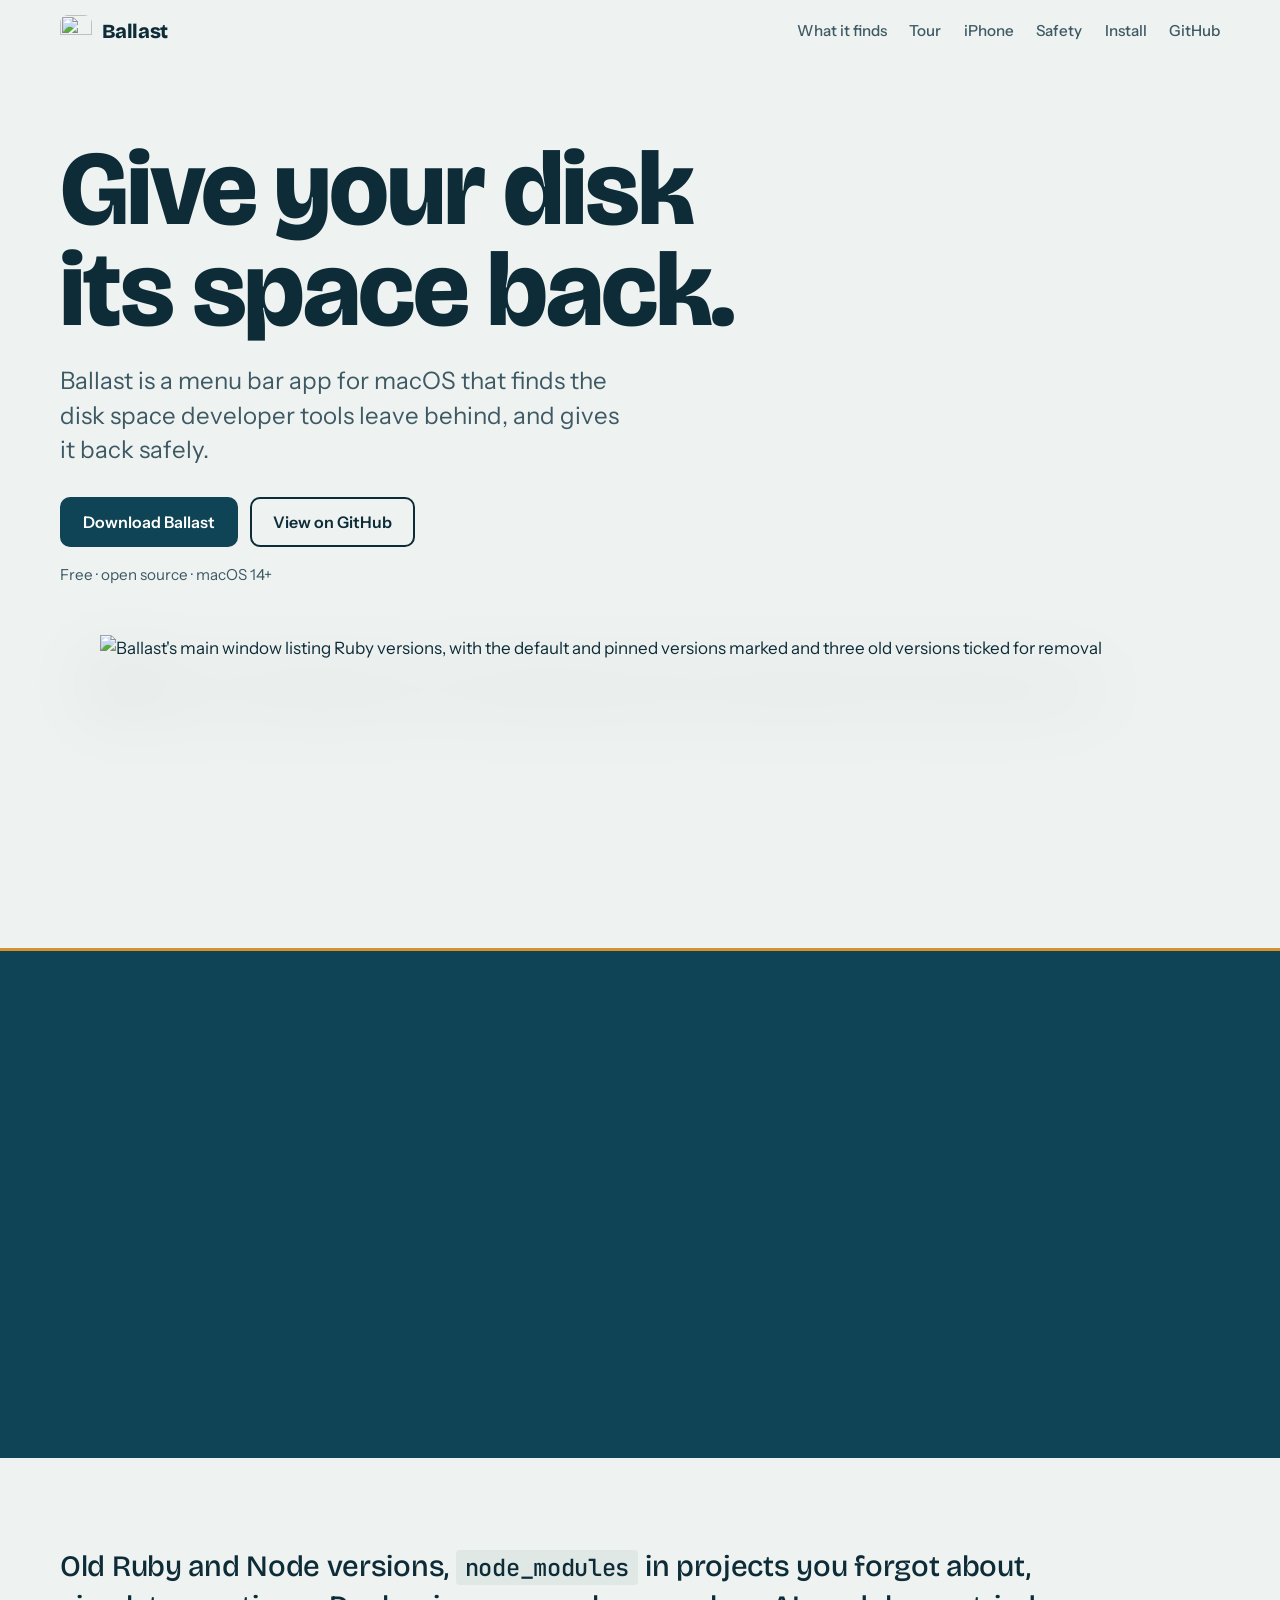
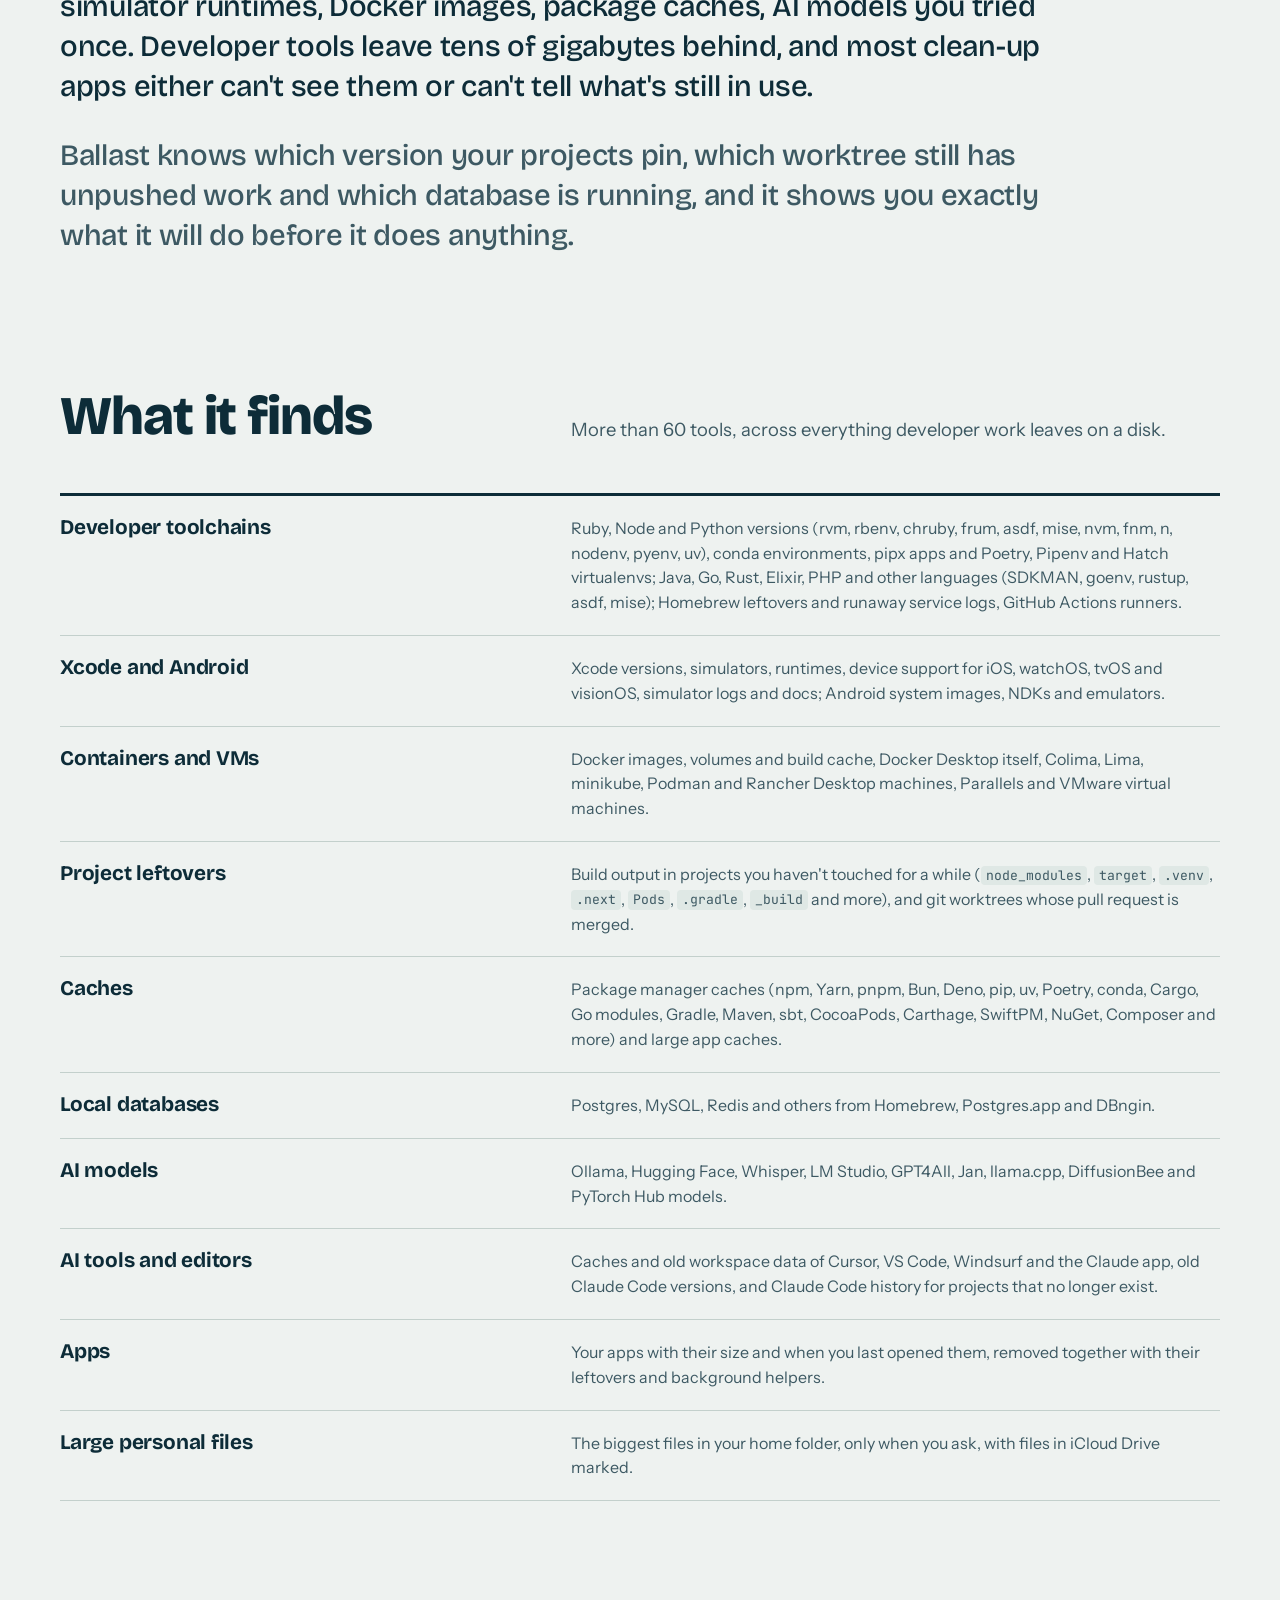
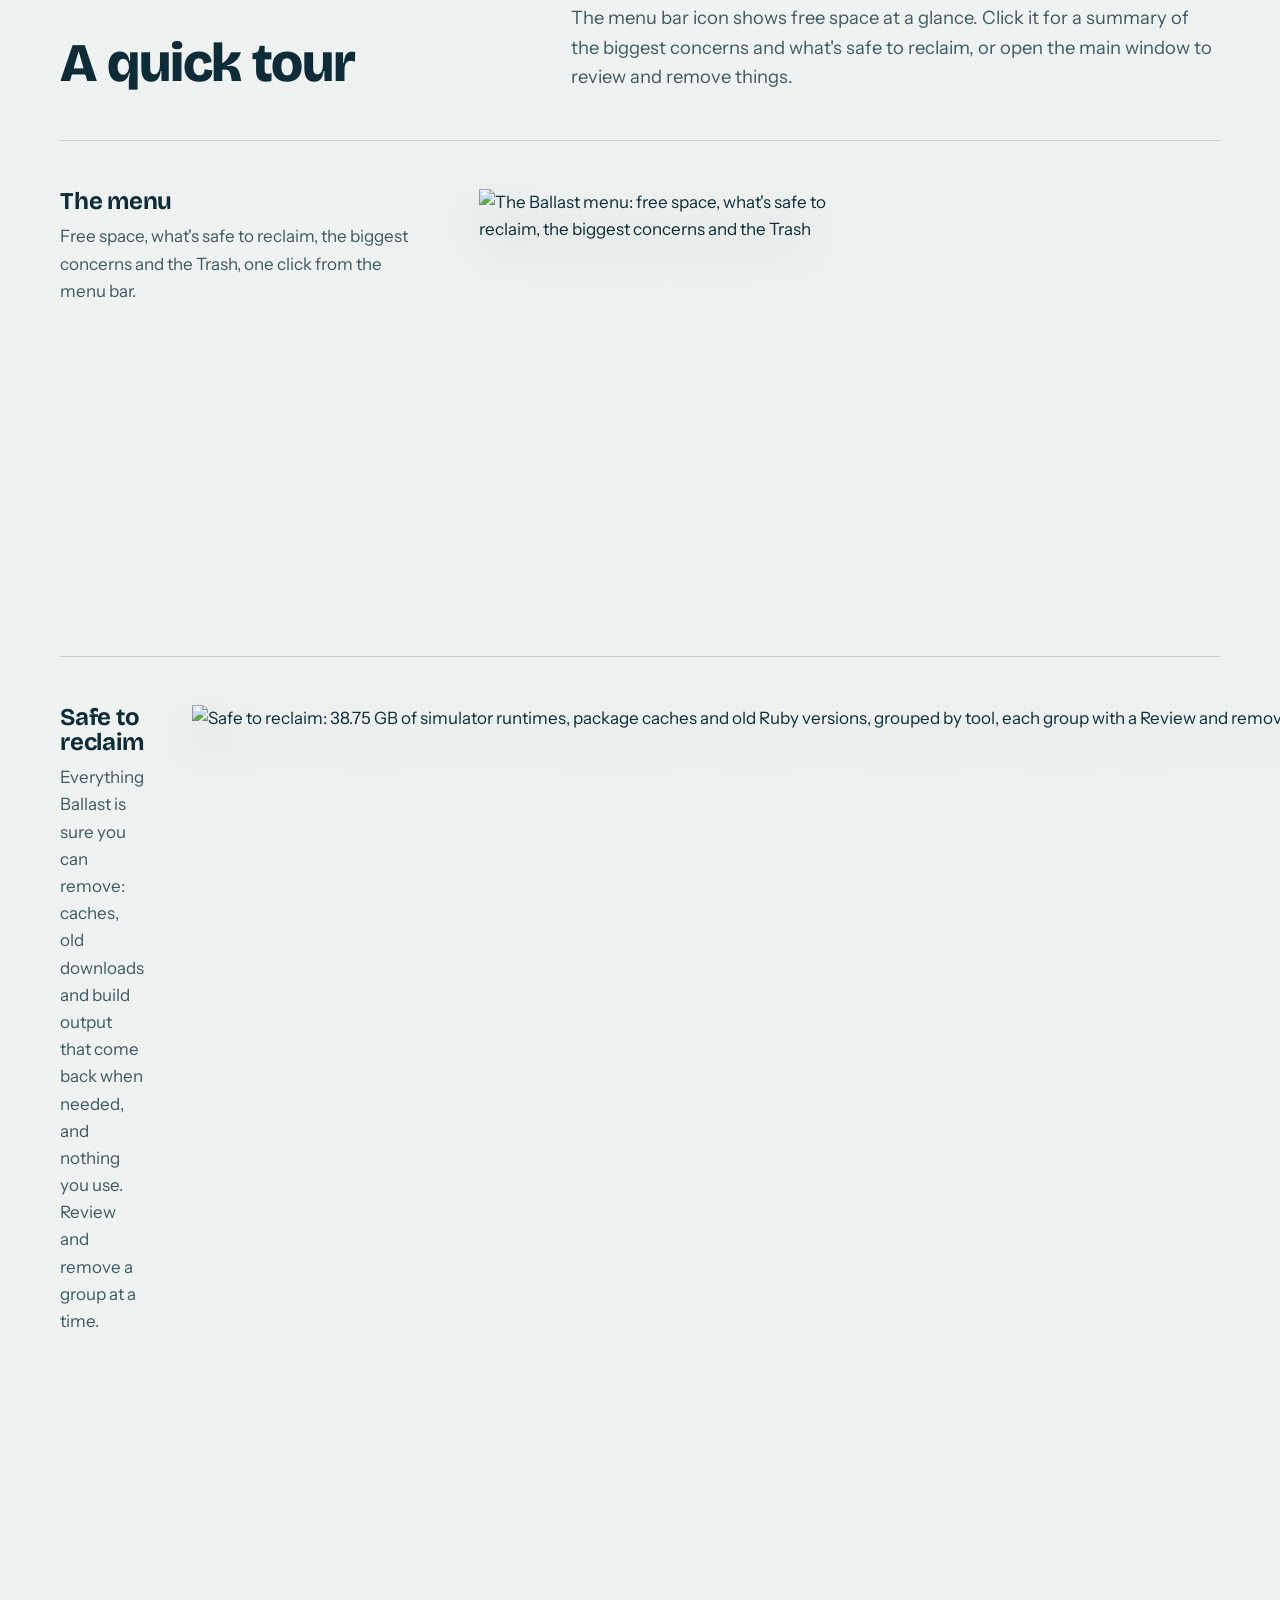
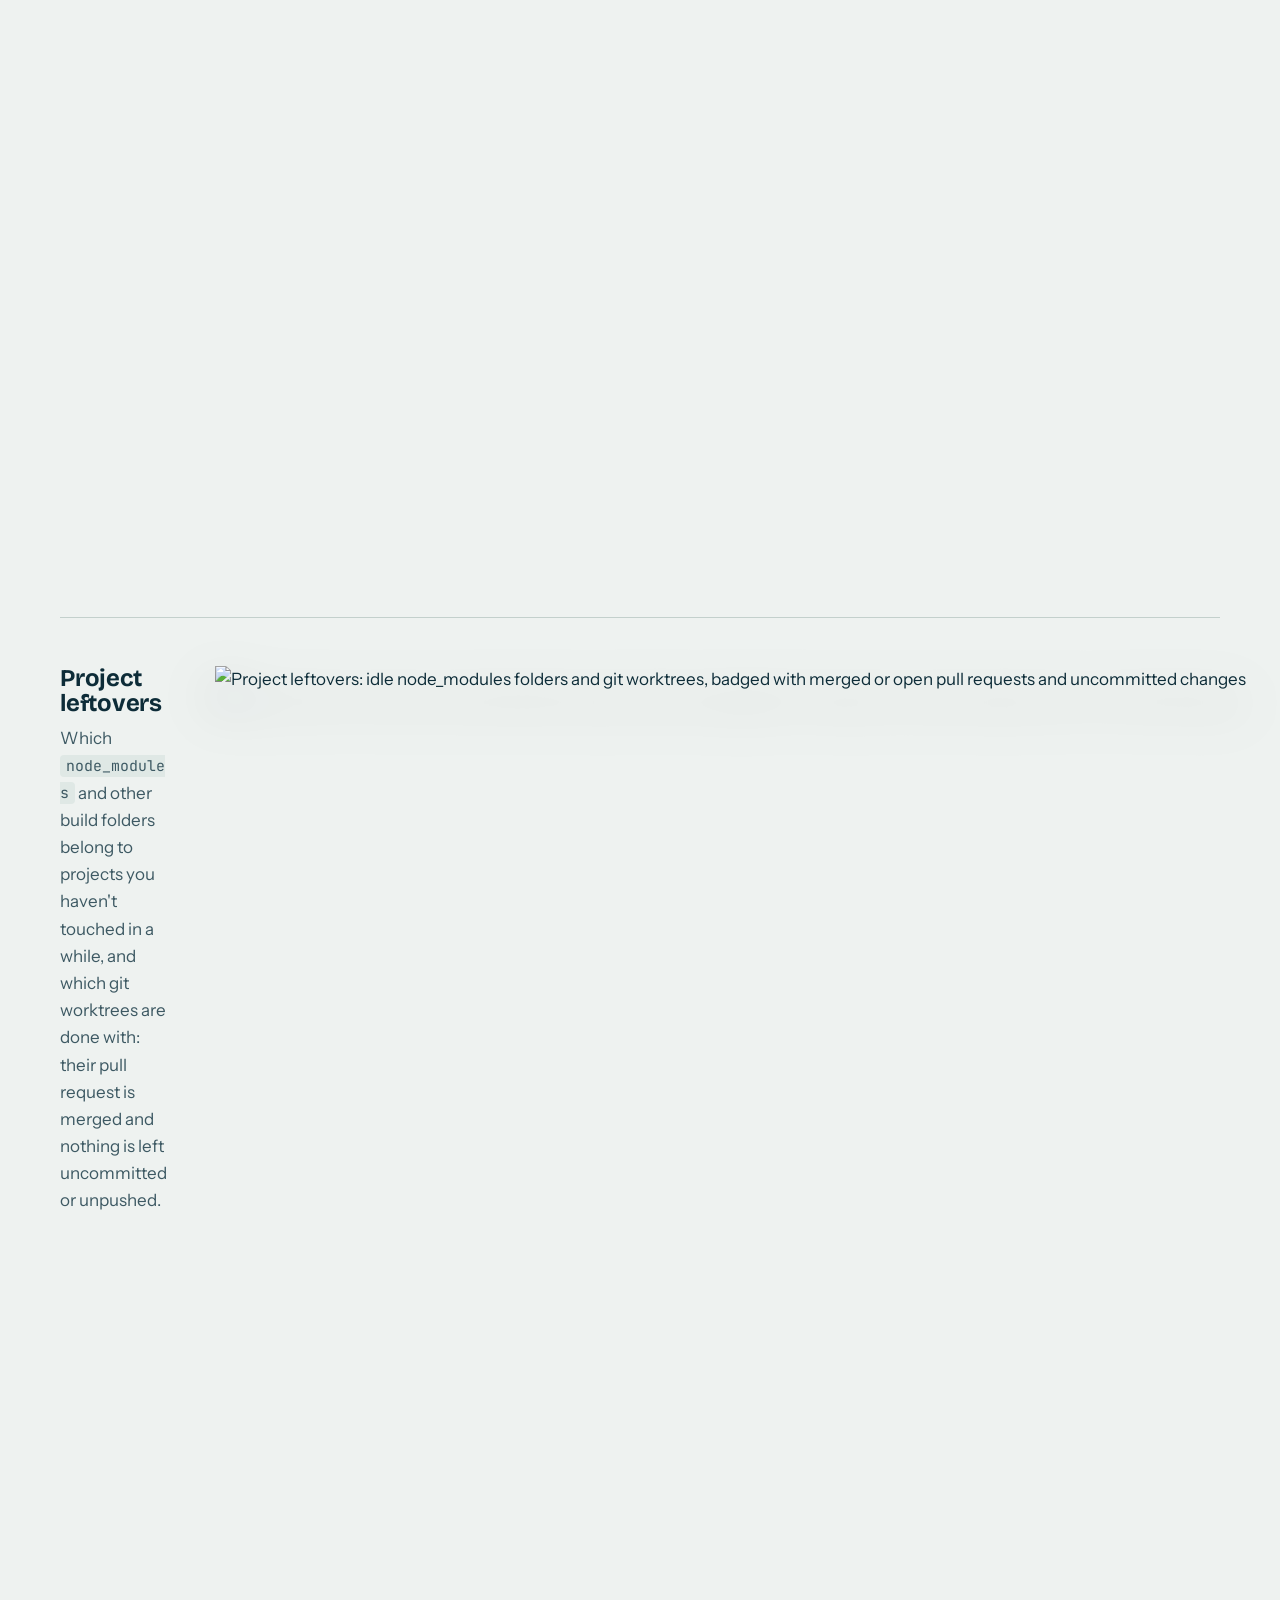
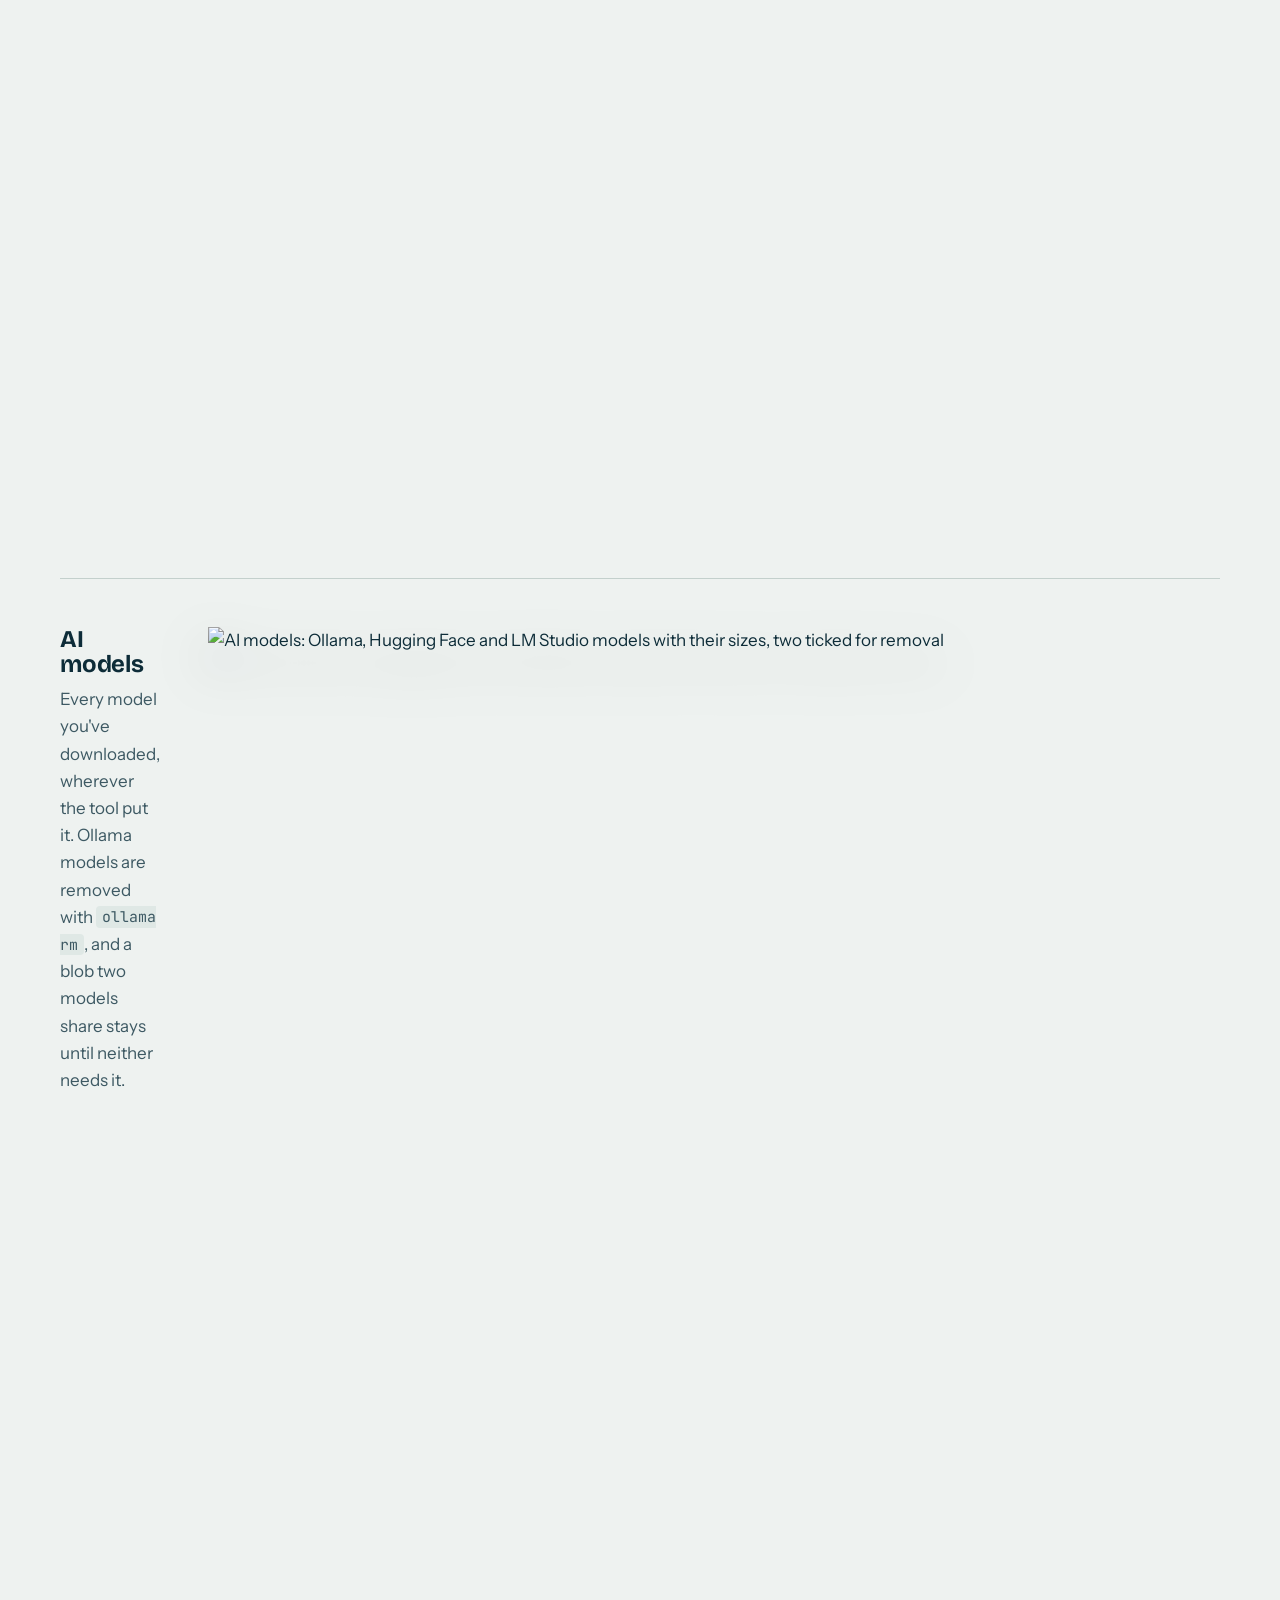
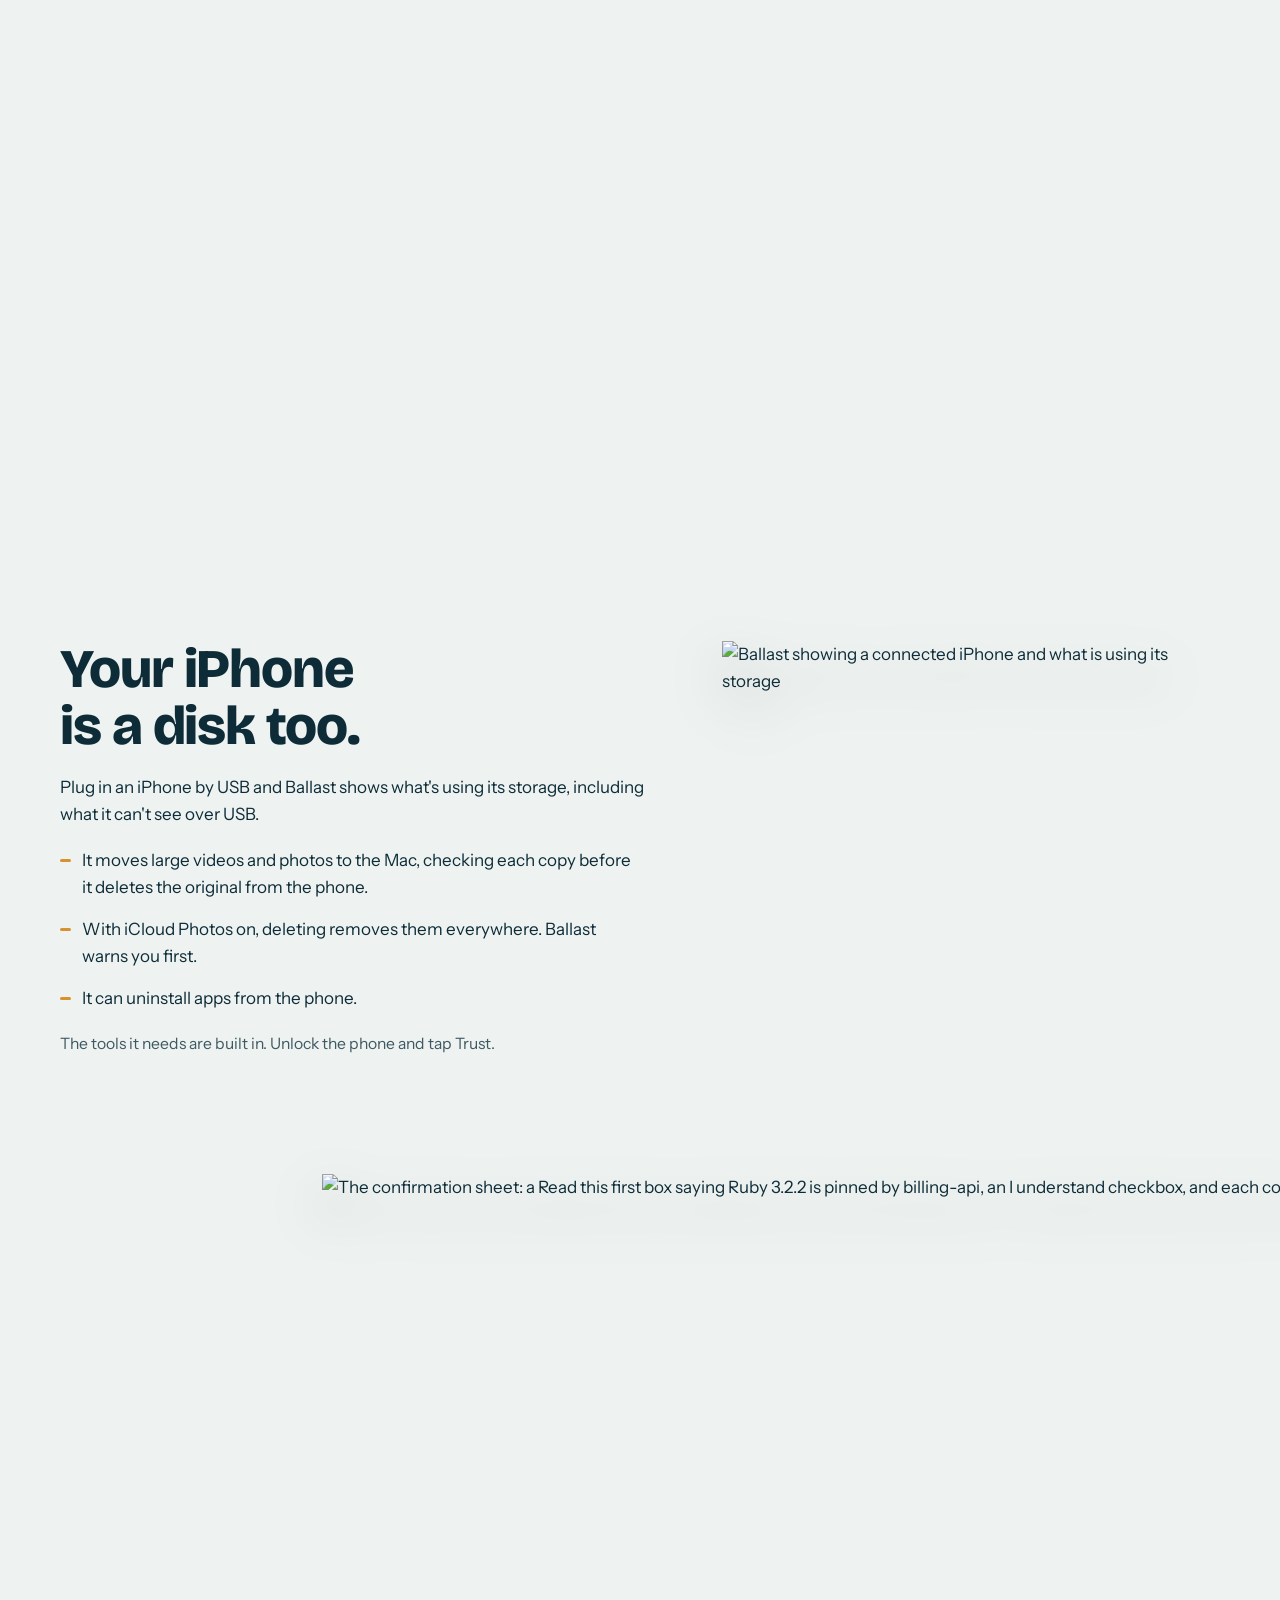
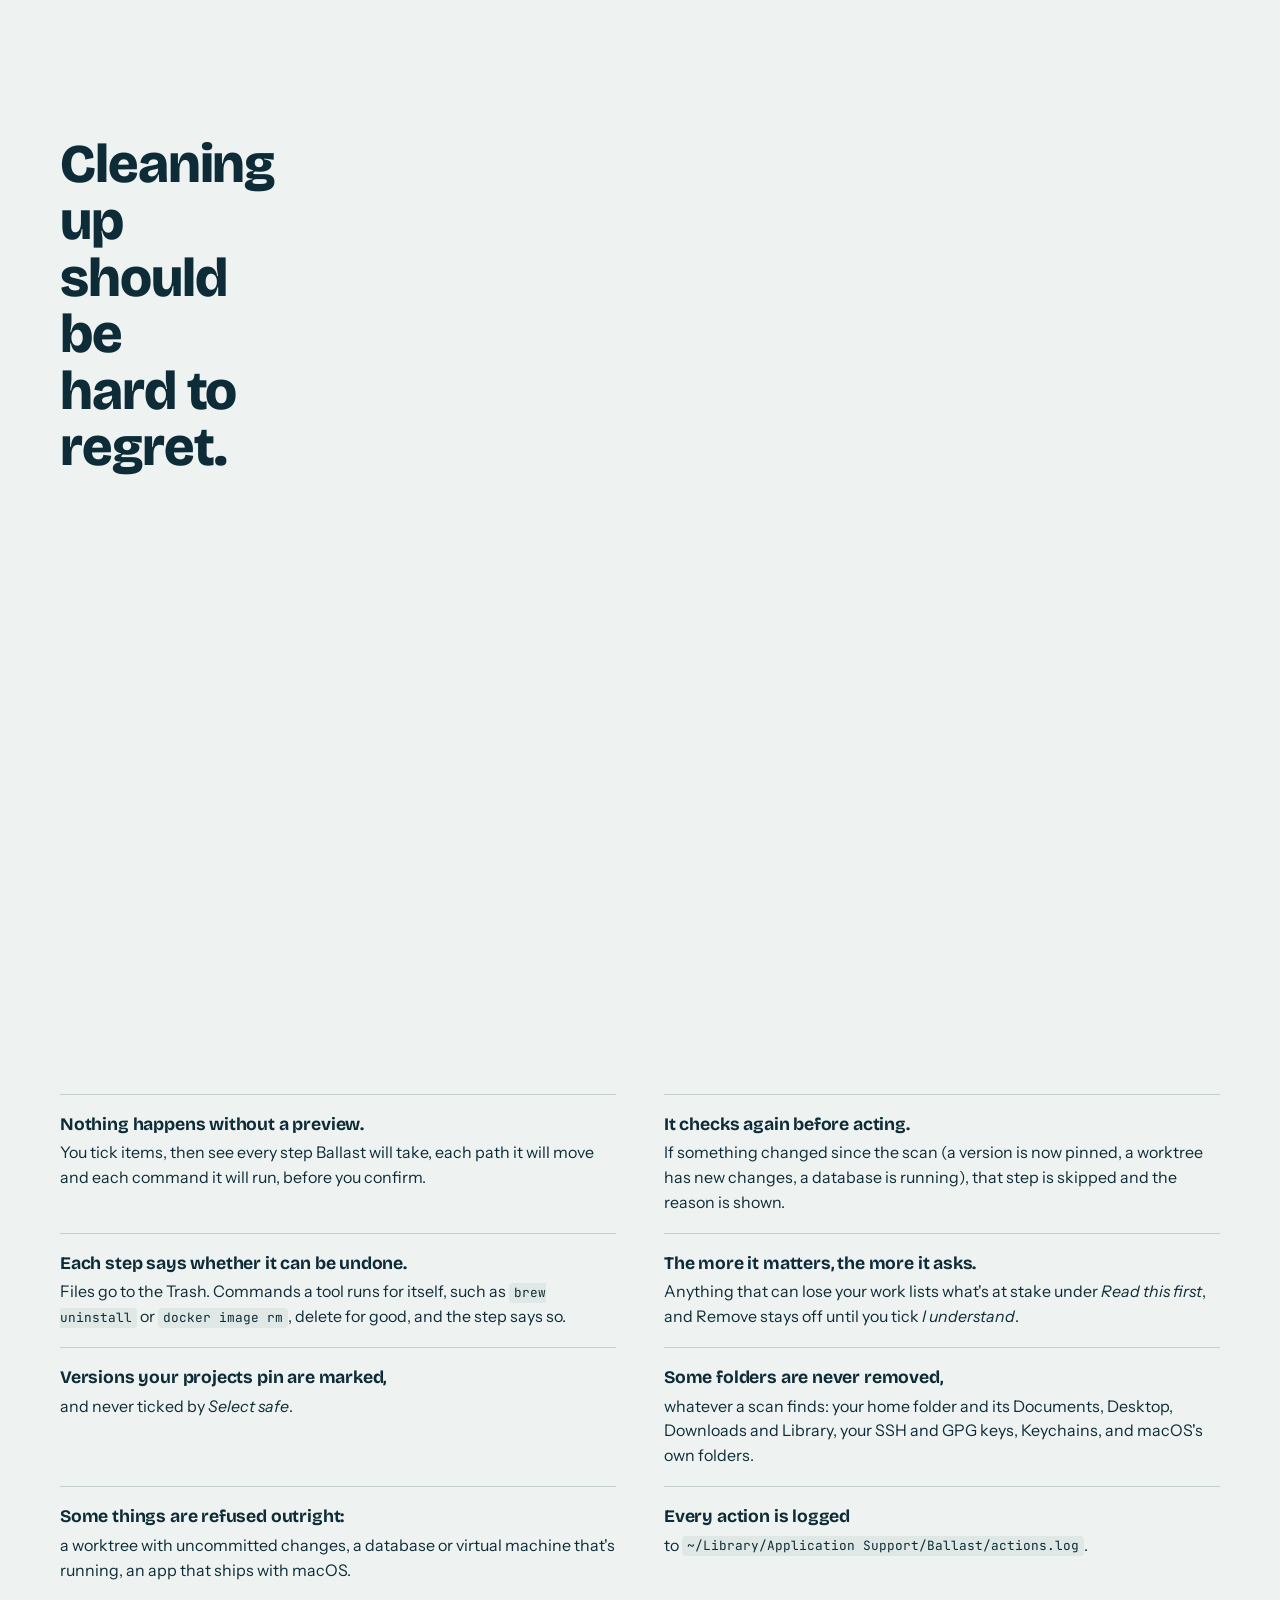
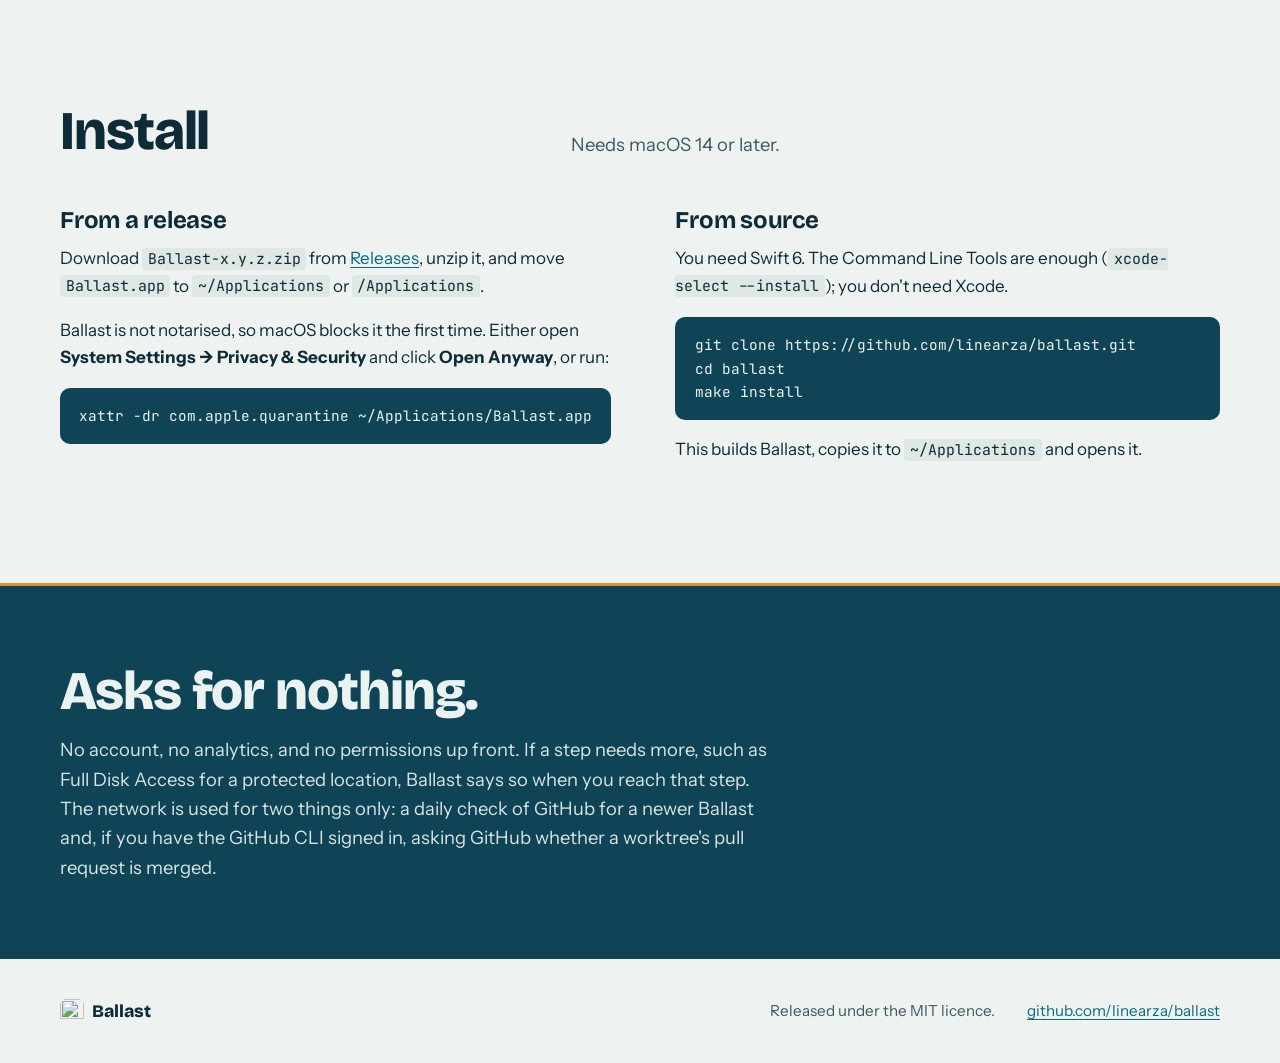
==== site/index.html @ 3a7b8b42 "Bundle the iPhone tools into the app with licences; bump to 0.5.1 Co-Authored-By: Claude Opus 5.5 <n" ====
<!doctype html>
<html lang="en">
<head>
<meta charset="utf-8">
<meta name="viewport" content="width=device-width, initial-scale=1">
<title>Ballast: get your disk space back from developer tools</title>
<meta name="description" content="Ballast is a free, open-source menu bar app for macOS that finds the disk space developer tools leave behind, and gives it back safely.">
<meta name="color-scheme" content="light dark">
<link rel="icon" href="icon.png">
<link rel="apple-touch-icon" href="icon.png">
<link rel="canonical" href="https://ballast.linear.co.za/">
<meta property="og:type" content="website">
<meta property="og:title" content="Ballast: get your disk space back from developer tools">
<meta property="og:description" content="A free, open-source macOS menu bar app that finds the disk space developer tools leave behind, and gives it back safely.">
<meta property="og:url" content="https://ballast.linear.co.za/">
<meta property="og:image" content="https://ballast.linear.co.za/screenshots/main.png">
<meta name="twitter:card" content="summary_large_image">
<link rel="preconnect" href="https://fonts.googleapis.com">
<link rel="preconnect" href="https://fonts.gstatic.com" crossorigin>
<link rel="stylesheet" href="https://fonts.googleapis.com/css2?family=Bricolage+Grotesque:opsz,wght@12..96,500;12..96,700;12..96,800&family=Instrument+Sans:wght@400;500;600&family=JetBrains+Mono:wght@400;500&display=swap">
<link rel="stylesheet" href="style.css">
</head>
<body>
<a class="skip" href="#main">Skip to content</a>

<header class="top">
  <a class="brand" href="#top" aria-label="Ballast, back to top"><img src="icon.png" width="32" height="32" alt="">Ballast</a>
  <nav aria-label="Page">
    <a href="#finds">What it finds</a>
    <a href="#tour">Tour</a>
    <a href="#iphone">iPhone</a>
    <a href="#safety">Safety</a>
    <a href="#install">Install</a>
    <a href="https://github.com/linearza/ballast">GitHub</a>
  </nav>
</header>

<main id="main">

<section class="hero" id="top">
  <div class="hero-copy">
    <h1>Give your disk its space back.</h1>
    <p class="lede">Ballast is a menu bar app for macOS that finds the disk space developer tools leave behind, and gives it back safely.</p>
    <p class="actions">
      <a class="btn btn-primary" href="https://github.com/linearza/ballast/releases/latest">Download Ballast</a>
      <a class="btn" href="https://github.com/linearza/ballast">View on GitHub</a>
    </p>
    <p class="fine">Free · open source · macOS 14+</p>
  </div>
  <figure class="hero-shot">
    <picture>
      <source media="(prefers-color-scheme: dark)" srcset="screenshots/main-dark.png">
      <img src="screenshots/main.png" width="2120" height="1464" alt="Ballast's main window listing Ruby versions, with the default and pinned versions marked and three old versions ticked for removal">
    </picture>
  </figure>
</section>

<section class="intro">
  <p>Old Ruby and Node versions, <code>node_modules</code> in projects you forgot about, simulator runtimes, Docker images, package caches, AI models you tried once. Developer tools leave tens of gigabytes behind, and most clean-up apps either can't see them or can't tell what's still in use.</p>
  <p>Ballast knows which version your projects pin, which worktree still has unpushed work and which database is running, and it shows you exactly what it will do before it does anything.</p>
</section>

<section class="finds" id="finds" aria-labelledby="finds-h">
  <div class="sec-head">
    <h2 id="finds-h">What it finds</h2>
    <p>More than 60 tools, across everything developer work leaves on a disk.</p>
  </div>
  <dl class="ledger">
    <div><dt>Developer toolchains</dt><dd>Ruby, Node and Python versions (rvm, rbenv, chruby, frum, asdf, mise, nvm, fnm, n, nodenv, pyenv, uv), conda environments, pipx apps and Poetry, Pipenv and Hatch virtualenvs; Java, Go, Rust, Elixir, PHP and other languages (SDKMAN, goenv, rustup, asdf, mise); Homebrew leftovers and runaway service logs, GitHub Actions runners.</dd></div>
    <div><dt>Xcode and Android</dt><dd>Xcode versions, simulators, runtimes, device support for iOS, watchOS, tvOS and visionOS, simulator logs and docs; Android system images, NDKs and emulators.</dd></div>
    <div><dt>Containers and VMs</dt><dd>Docker images, volumes and build cache, Docker Desktop itself, Colima, Lima, minikube, Podman and Rancher Desktop machines, Parallels and VMware virtual machines.</dd></div>
    <div><dt>Project leftovers</dt><dd>Build output in projects you haven't touched for a while (<code>node_modules</code>, <code>target</code>, <code>.venv</code>, <code>.next</code>, <code>Pods</code>, <code>.gradle</code>, <code>_build</code> and more), and git worktrees whose pull request is merged.</dd></div>
    <div><dt>Caches</dt><dd>Package manager caches (npm, Yarn, pnpm, Bun, Deno, pip, uv, Poetry, conda, Cargo, Go modules, Gradle, Maven, sbt, CocoaPods, Carthage, SwiftPM, NuGet, Composer and more) and large app caches.</dd></div>
    <div><dt>Local databases</dt><dd>Postgres, MySQL, Redis and others from Homebrew, Postgres.app and DBngin.</dd></div>
    <div><dt>AI models</dt><dd>Ollama, Hugging Face, Whisper, LM Studio, GPT4All, Jan, llama.cpp, DiffusionBee and PyTorch Hub models.</dd></div>
    <div><dt>AI tools and editors</dt><dd>Caches and old workspace data of Cursor, VS Code, Windsurf and the Claude app, old Claude Code versions, and Claude Code history for projects that no longer exist.</dd></div>
    <div><dt>Apps</dt><dd>Your apps with their size and when you last opened them, removed together with their leftovers and background helpers.</dd></div>
    <div><dt>Large personal files</dt><dd>The biggest files in your home folder, only when you ask, with files in iCloud Drive marked.</dd></div>
  </dl>
</section>

<section class="tour" id="tour" aria-labelledby="tour-h">
  <div class="sec-head">
    <h2 id="tour-h">A quick tour</h2>
    <p>The menu bar icon shows free space at a glance. Click it for a summary of the biggest concerns and what's safe to reclaim, or open the main window to review and remove things.</p>
  </div>

  <article class="step step-small">
    <div class="step-text">
      <h3>The menu</h3>
      <p>Free space, what's safe to reclaim, the biggest concerns and the Trash, one click from the menu bar.</p>
    </div>
    <figure>
      <picture>
        <source media="(prefers-color-scheme: dark)" srcset="screenshots/menu-dark.png">
        <img src="screenshots/menu.png" width="800" height="838" loading="lazy" alt="The Ballast menu: free space, what's safe to reclaim, the biggest concerns and the Trash">
      </picture>
    </figure>
  </article>

  <article class="step">
    <div class="step-text">
      <h3>Safe to reclaim</h3>
      <p>Everything Ballast is sure you can remove: caches, old downloads and build output that come back when needed, and nothing you use. Review and remove a group at a time.</p>
    </div>
    <figure>
      <picture>
        <source media="(prefers-color-scheme: dark)" srcset="screenshots/safe-dark.png">
        <img src="screenshots/safe.png" width="2120" height="1464" loading="lazy" alt="Safe to reclaim: 38.75 GB of simulator runtimes, package caches and old Ruby versions, grouped by tool, each group with a Review and remove button">
      </picture>
    </figure>
  </article>

  <article class="step">
    <div class="step-text">
      <h3>Project leftovers</h3>
      <p>Which <code>node_modules</code> and other build folders belong to projects you haven't touched in a while, and which git worktrees are done with: their pull request is merged and nothing is left uncommitted or unpushed.</p>
    </div>
    <figure>
      <picture>
        <source media="(prefers-color-scheme: dark)" srcset="screenshots/projects-dark.png">
        <img src="screenshots/projects.png" width="2120" height="1464" loading="lazy" alt="Project leftovers: idle node_modules folders and git worktrees, badged with merged or open pull requests and uncommitted changes">
      </picture>
    </figure>
  </article>

  <article class="step">
    <div class="step-text">
      <h3>AI models</h3>
      <p>Every model you've downloaded, wherever the tool put it. Ollama models are removed with <code>ollama rm</code>, and a blob two models share stays until neither needs it.</p>
    </div>
    <figure>
      <picture>
        <source media="(prefers-color-scheme: dark)" srcset="screenshots/models-dark.png">
        <img src="screenshots/models.png" width="2120" height="1464" loading="lazy" alt="AI models: Ollama, Hugging Face and LM Studio models with their sizes, two ticked for removal">
      </picture>
    </figure>
  </article>
</section>

<section class="iphone" id="iphone" aria-labelledby="iphone-h">
  <div class="iphone-text">
    <h2 id="iphone-h">Your iPhone is a disk too.</h2>
    <p>Plug in an iPhone by USB and Ballast shows what's using its storage, including what it can't see over USB.</p>
    <ul class="plain">
      <li>It moves large videos and photos to the Mac, checking each copy before it deletes the original from the phone.</li>
      <li>With iCloud Photos on, deleting removes them everywhere. Ballast warns you first.</li>
      <li>It can uninstall apps from the phone.</li>
    </ul>
    <p class="note">The tools it needs are built in. Unlock the phone and tap Trust.</p>
  </div>
  <figure>
    <picture>
      <source media="(prefers-color-scheme: dark)" srcset="screenshots/iphone-dark.png">
      <img src="screenshots/iphone.png" loading="lazy" alt="Ballast showing a connected iPhone and what is using its storage">
    </picture>
  </figure>
</section>

<section class="safety" id="safety" aria-labelledby="safety-h">
  <div class="safety-head">
    <h2 id="safety-h">Cleaning up should be hard to regret.</h2>
    <figure>
      <picture>
        <source media="(prefers-color-scheme: dark)" srcset="screenshots/confirm-dark.png">
        <img src="screenshots/confirm.png" width="2120" height="1464" loading="lazy" alt="The confirmation sheet: a Read this first box saying Ruby 3.2.2 is pinned by billing-api, an I understand checkbox, and each command marked Deleted for good">
      </picture>
    </figure>
  </div>
  <ul class="rules">
    <li><strong>Nothing happens without a preview.</strong> You tick items, then see every step Ballast will take, each path it will move and each command it will run, before you confirm.</li>
    <li><strong>It checks again before acting.</strong> If something changed since the scan (a version is now pinned, a worktree has new changes, a database is running), that step is skipped and the reason is shown.</li>
    <li><strong>Each step says whether it can be undone.</strong> Files go to the Trash. Commands a tool runs for itself, such as <code>brew uninstall</code> or <code>docker image rm</code>, delete for good, and the step says so.</li>
    <li><strong>The more it matters, the more it asks.</strong> Anything that can lose your work lists what's at stake under <em>Read this first</em>, and Remove stays off until you tick <em>I understand</em>.</li>
    <li><strong>Versions your projects pin are marked,</strong> and never ticked by <em>Select safe</em>.</li>
    <li><strong>Some folders are never removed,</strong> whatever a scan finds: your home folder and its Documents, Desktop, Downloads and Library, your SSH and GPG keys, Keychains, and macOS's own folders.</li>
    <li><strong>Some things are refused outright:</strong> a worktree with uncommitted changes, a database or virtual machine that's running, an app that ships with macOS.</li>
    <li><strong>Every action is logged</strong> to <code>~/Library/Application Support/Ballast/actions.log</code>.</li>
  </ul>
</section>

<section class="install" id="install" aria-labelledby="install-h">
  <div class="sec-head">
    <h2 id="install-h">Install</h2>
    <p>Needs macOS 14 or later.</p>
  </div>
  <div class="install-grid">
    <div>
      <h3>From a release</h3>
      <p>Download <code>Ballast-x.y.z.zip</code> from <a href="https://github.com/linearza/ballast/releases/latest">Releases</a>, unzip it, and move <code>Ballast.app</code> to <code>~/Applications</code> or <code>/Applications</code>.</p>
      <p>Ballast is not notarised, so macOS blocks it the first time. Either open <strong>System Settings → Privacy &amp; Security</strong> and click <strong>Open Anyway</strong>, or run:</p>
      <pre><code>xattr -dr com.apple.quarantine ~/Applications/Ballast.app</code></pre>
    </div>
    <div>
      <h3>From source</h3>
      <p>You need Swift 6. The Command Line Tools are enough (<code>xcode-select --install</code>); you don't need Xcode.</p>
      <pre><code>git clone https://github.com/linearza/ballast.git
cd ballast
make install</code></pre>
      <p>This builds Ballast, copies it to <code>~/Applications</code> and opens it.</p>
    </div>
  </div>
</section>

<section class="privacy" aria-labelledby="privacy-h">
  <h2 id="privacy-h">Asks for nothing.</h2>
  <p>No account, no analytics, and no permissions up front. If a step needs more, such as Full Disk Access for a protected location, Ballast says so when you reach that step. The network is used for two things only: a daily check of GitHub for a newer Ballast and, if you have the GitHub CLI signed in, asking GitHub whether a worktree's pull request is merged.</p>
</section>

</main>

<footer class="foot">
  <p class="foot-brand"><img src="icon.png" width="24" height="24" alt="">Ballast</p>
  <p>Released under the MIT licence.</p>
  <p><a href="https://github.com/linearza/ballast">github.com/linearza/ballast</a></p>
</footer>
</body>
</html>
---- site/style.css ----
/* Ballast site. Palette comes from the app icon: harbour teal, white weight, a brass waterline. */
:root {
  --paper: #eef2f0;
  --paper-2: #e2e9e6;
  --ink: #0d2c38;
  --ink-soft: #3d5963;
  --rule: #c3d0cc;
  --deep: #0f4456;
  --deep-ink: #eaf3f1;
  --brass: #d9902f;
  --brass-ink: #6b3f00;
  --link: #0b6a82;
  --btn-bg: #0f4456;
  --btn-fg: #ffffff;
  --code-bg: #dfe8e5;
  --shadow: 0 30px 60px -28px rgba(8, 40, 52, .55);
  --display: "Bricolage Grotesque", "Avenir Next", "Segoe UI", system-ui, sans-serif;
  --body: "Instrument Sans", system-ui, -apple-system, "Segoe UI", sans-serif;
  --mono: "JetBrains Mono", ui-monospace, "SF Mono", Menlo, monospace;
  --gutter: 16px;
  --wrap: 1160px;
}

@media (prefers-color-scheme: dark) {
  :root:not([data-theme="light"]) {
    --paper: #0a171d;
    --paper-2: #112630;
    --ink: #e6efed;
    --ink-soft: #9db5bb;
    --rule: #223d47;
    --deep: #0f3a4a;
    --deep-ink: #eaf3f1;
    --brass: #e9a443;
    --brass-ink: #f3c27a;
    --link: #6cc6dd;
    --btn-bg: #e9a443;
    --btn-fg: #1b1100;
    --code-bg: #14303b;
    --shadow: 0 30px 60px -24px rgba(0, 0, 0, .8);
  }
}

*, *::before, *::after { box-sizing: border-box; }
html { scroll-behavior: smooth; -webkit-text-size-adjust: 100%; }
@media (prefers-reduced-motion: reduce) { html { scroll-behavior: auto; } }

body {
  margin: 0;
  background: var(--paper);
  color: var(--ink);
  font: 400 1.0625rem/1.6 var(--body);
  overflow-x: hidden;
}

img { max-width: 100%; height: auto; display: block; }
a { color: var(--link); text-underline-offset: .18em; }
a:hover { text-decoration-thickness: 2px; }
:focus-visible { outline: 3px solid var(--brass); outline-offset: 3px; border-radius: 4px; }

code, pre { font-family: var(--mono); font-size: .875em; }
code { background: var(--code-bg); padding: .1em .38em; border-radius: 4px; overflow-wrap: anywhere; }

h1, h2, h3 { font-family: var(--display); line-height: 1.04; margin: 0; letter-spacing: -.02em; text-wrap: balance; }
h2 { font-size: clamp(2rem, 1.3rem + 3vw, 3.4rem); font-weight: 800; }
h3 { font-size: 1.5rem; font-weight: 700; letter-spacing: -.01em; }
p { margin: 0 0 1em; max-width: 66ch; }

.skip { position: absolute; left: var(--gutter); top: -4rem; background: var(--ink); color: var(--paper); padding: .6rem 1rem; border-radius: 6px; z-index: 10; }
.skip:focus { top: var(--gutter); }

/* Page rhythm: every section pads itself to the same centred column. */
.top, .intro, .finds, .tour, .iphone, .safety, .install, .privacy, .foot, .hero-copy {
  padding-inline: max(var(--gutter), calc((100% - var(--wrap)) / 2));
}
.finds, .tour, .iphone, .safety, .install, .privacy { padding-block: clamp(3.5rem, 8vw, 7rem) 0; }

/* Header */
.top { display: flex; align-items: center; justify-content: space-between; gap: 1rem; padding-block: 14px; }
.brand { display: inline-flex; align-items: center; gap: .6rem; font: 800 1.25rem var(--display); color: var(--ink); text-decoration: none; letter-spacing: -.02em; }
.brand img { border-radius: 8px; }
.top nav { display: flex; gap: 1.4rem; font-size: .95rem; font-weight: 500; }
.top nav a { color: var(--ink-soft); text-decoration: none; padding: .3rem 0; }
.top nav a:hover { color: var(--ink); text-decoration: underline; text-underline-offset: .3em; }
@media (max-width: 760px) { .top nav a:not(:last-child) { display: none; } }

/* Buttons */
.btn { display: inline-block; font: 600 1rem var(--body); text-decoration: none; padding: .8rem 1.3rem; border-radius: 10px; border: 2px solid var(--ink); color: var(--ink); background: transparent; }
.btn:hover { background: var(--paper-2); }
.btn-primary { background: var(--btn-bg); border-color: var(--btn-bg); color: var(--btn-fg); }
.btn-primary:hover { background: var(--btn-bg); filter: brightness(1.12); }

/* Hero: the window straddles a waterline, half in the paper, half in the deep. */
.hero { padding-top: clamp(2rem, 6vw, 5rem); }
.hero-copy { max-width: none; }
.hero h1 { font-size: clamp(2.9rem, 1.2rem + 7vw, 6.6rem); font-weight: 800; letter-spacing: -.02em; line-height: .96; max-width: 11ch; margin-bottom: 1.4rem; }
.lede { font-size: clamp(1.15rem, 1rem + .7vw, 1.5rem); line-height: 1.45; max-width: 36ch; color: var(--ink-soft); }
.actions { display: flex; flex-wrap: wrap; gap: .8rem; margin: 1.8rem 0 1rem; }
.fine { font-size: .95rem; color: var(--ink-soft); margin: 0; }

.hero-shot {
  margin: clamp(1rem, 4vw, 3rem) 0 0;
  padding: 0 var(--gutter) clamp(2rem, 6vw, 5rem);
  background: linear-gradient(to bottom, transparent 0 38%, var(--brass) 38% calc(38% + 3px), var(--deep) calc(38% + 3px));
}
.hero-shot picture { display: block; max-width: 1080px; margin-inline: auto; }
.hero-shot img { width: 100%; filter: drop-shadow(0 40px 40px rgba(4, 24, 32, .45)); }

/* Intro */
.intro { padding-block: clamp(3rem, 7vw, 6rem) 0; }
.intro p { font: 500 clamp(1.25rem, 1rem + 1.2vw, 1.85rem)/1.35 var(--display); letter-spacing: -.01em; max-width: 34em; }
.intro p + p { color: var(--ink-soft); font-weight: 500; }
.intro code { font-size: .8em; }

.sec-head { margin-bottom: clamp(1.8rem, 4vw, 3rem); display: grid; grid-template-columns: minmax(0, 1fr); gap: 1rem; }
.sec-head p { margin: 0; color: var(--ink-soft); font-size: 1.15rem; }
@media (min-width: 900px) {
  .sec-head { grid-template-columns: 5fr 7fr; align-items: end; gap: 3rem; }
}

/* What it finds: a ledger, rules not cards */
.ledger { margin: 0; border-top: 3px solid var(--ink); }
.ledger > div { display: grid; grid-template-columns: minmax(0, 1fr); gap: .35rem 3rem; padding: 1.25rem 0; border-bottom: 1px solid var(--rule); }
.ledger dt { font: 700 1.3rem/1.2 var(--display); letter-spacing: -.01em; }
.ledger dd { margin: 0; color: var(--ink-soft); font-size: 1rem; line-height: 1.55; max-width: 70ch; }
.ledger code { font-size: .82em; }
@media (min-width: 900px) {
  .ledger > div { grid-template-columns: 5fr 7fr; }
}

/* Tour */
.step { display: grid; grid-template-columns: minmax(0, 1fr); gap: 1.4rem; padding-block: clamp(1.8rem, 4vw, 3rem); border-top: 1px solid var(--rule); }
.step-text p { margin: .6rem 0 0; color: var(--ink-soft); }
.step figure, .iphone figure, .safety figure { margin: 0; }
.step img, .iphone img, .safety-head img { filter: drop-shadow(0 22px 26px rgba(4, 24, 32, .28)); }
@media (min-width: 900px) {
  .step { grid-template-columns: 4fr 8fr; gap: 3rem; align-items: center; }
  .step-text { align-self: start; position: sticky; top: 2rem; }
  .step-small figure { max-width: 400px; }
  .step-small { align-items: center; }
}

/* iPhone */
.iphone { display: grid; grid-template-columns: minmax(0, 1fr); gap: 2.4rem; }
.iphone-text { align-self: center; }
.iphone h2 { margin-bottom: 1.2rem; }
.iphone figure img { max-width: min(520px, 100%); margin-inline: auto; }
.plain { list-style: none; margin: 1.2rem 0; padding: 0; display: grid; gap: .9rem; }
.plain li { padding-left: 1.4rem; position: relative; max-width: 52ch; }
.plain li::before { content: ""; position: absolute; left: 0; top: .72em; width: .7rem; height: 3px; background: var(--brass); border-radius: 2px; }
.note { color: var(--ink-soft); font-size: .98rem; }
@media (min-width: 900px) { .iphone { grid-template-columns: 6fr 5fr; gap: 4rem; } }

/* Safety */
.safety-head { display: grid; grid-template-columns: minmax(0, 1fr); gap: 2rem; margin-bottom: clamp(2rem, 5vw, 3.5rem); }
.safety h2 { max-width: 14ch; }
.rules { list-style: none; margin: 0; padding: 0; display: grid; grid-template-columns: minmax(0, 1fr); gap: 0 3rem; counter-reset: none; }
.rules li { padding: 1.15rem 0; border-top: 1px solid var(--rule); font-size: 1rem; line-height: 1.55; }
.rules strong { display: block; font: 700 1.1rem/1.3 var(--display); letter-spacing: -.01em; margin-bottom: .25rem; }
.rules code { font-size: .8em; }
@media (min-width: 900px) {
  .safety-head { grid-template-columns: 4fr 8fr; align-items: center; gap: 3rem; }
  .rules { grid-template-columns: 1fr 1fr; }
}

/* Install */
.install-grid { display: grid; grid-template-columns: minmax(0, 1fr); gap: 2.5rem; }
.install h3 { margin-bottom: .8rem; }
pre { background: var(--deep); color: var(--deep-ink); padding: 1rem 1.2rem; border-radius: 10px; overflow-x: auto; line-height: 1.6; margin: 1rem 0; }
pre code { background: none; padding: 0; overflow-wrap: normal; font-size: .9rem; }
@media (min-width: 900px) { .install-grid { grid-template-columns: 1fr 1fr; gap: 4rem; } }

/* Privacy: the second waterline */
.privacy { margin-top: clamp(3.5rem, 8vw, 7rem); padding-block: clamp(3rem, 6vw, 5rem); background: var(--deep); color: var(--deep-ink); border-top: 3px solid var(--brass); }
.privacy h2 { margin-bottom: 1rem; }
.privacy p { font-size: 1.15rem; max-width: 60ch; margin: 0; color: var(--deep-ink); opacity: .92; }

/* Footer */
.foot { padding-block: 2.5rem; display: flex; flex-wrap: wrap; gap: .6rem 2rem; align-items: center; font-size: .95rem; color: var(--ink-soft); }
.foot p { margin: 0; }
.foot-brand { display: inline-flex; align-items: center; gap: .5rem; font: 800 1.1rem var(--display); color: var(--ink); margin-right: auto !important; }
.foot-brand img { border-radius: 6px; }

/* 404 */
.lost { min-height: 100vh; display: grid; place-items: center; text-align: center; padding: var(--gutter); }
.lost img { margin: 0 auto 1.5rem; border-radius: 22px; }
.lost h1 { font-size: clamp(2.4rem, 8vw, 4rem); font-weight: 800; margin-bottom: 1rem; }
.lost p { margin-inline: auto; }

@media (max-width: 560px) {
  body { font-size: 1rem; }
  .btn { padding: .75rem 1.1rem; }
}
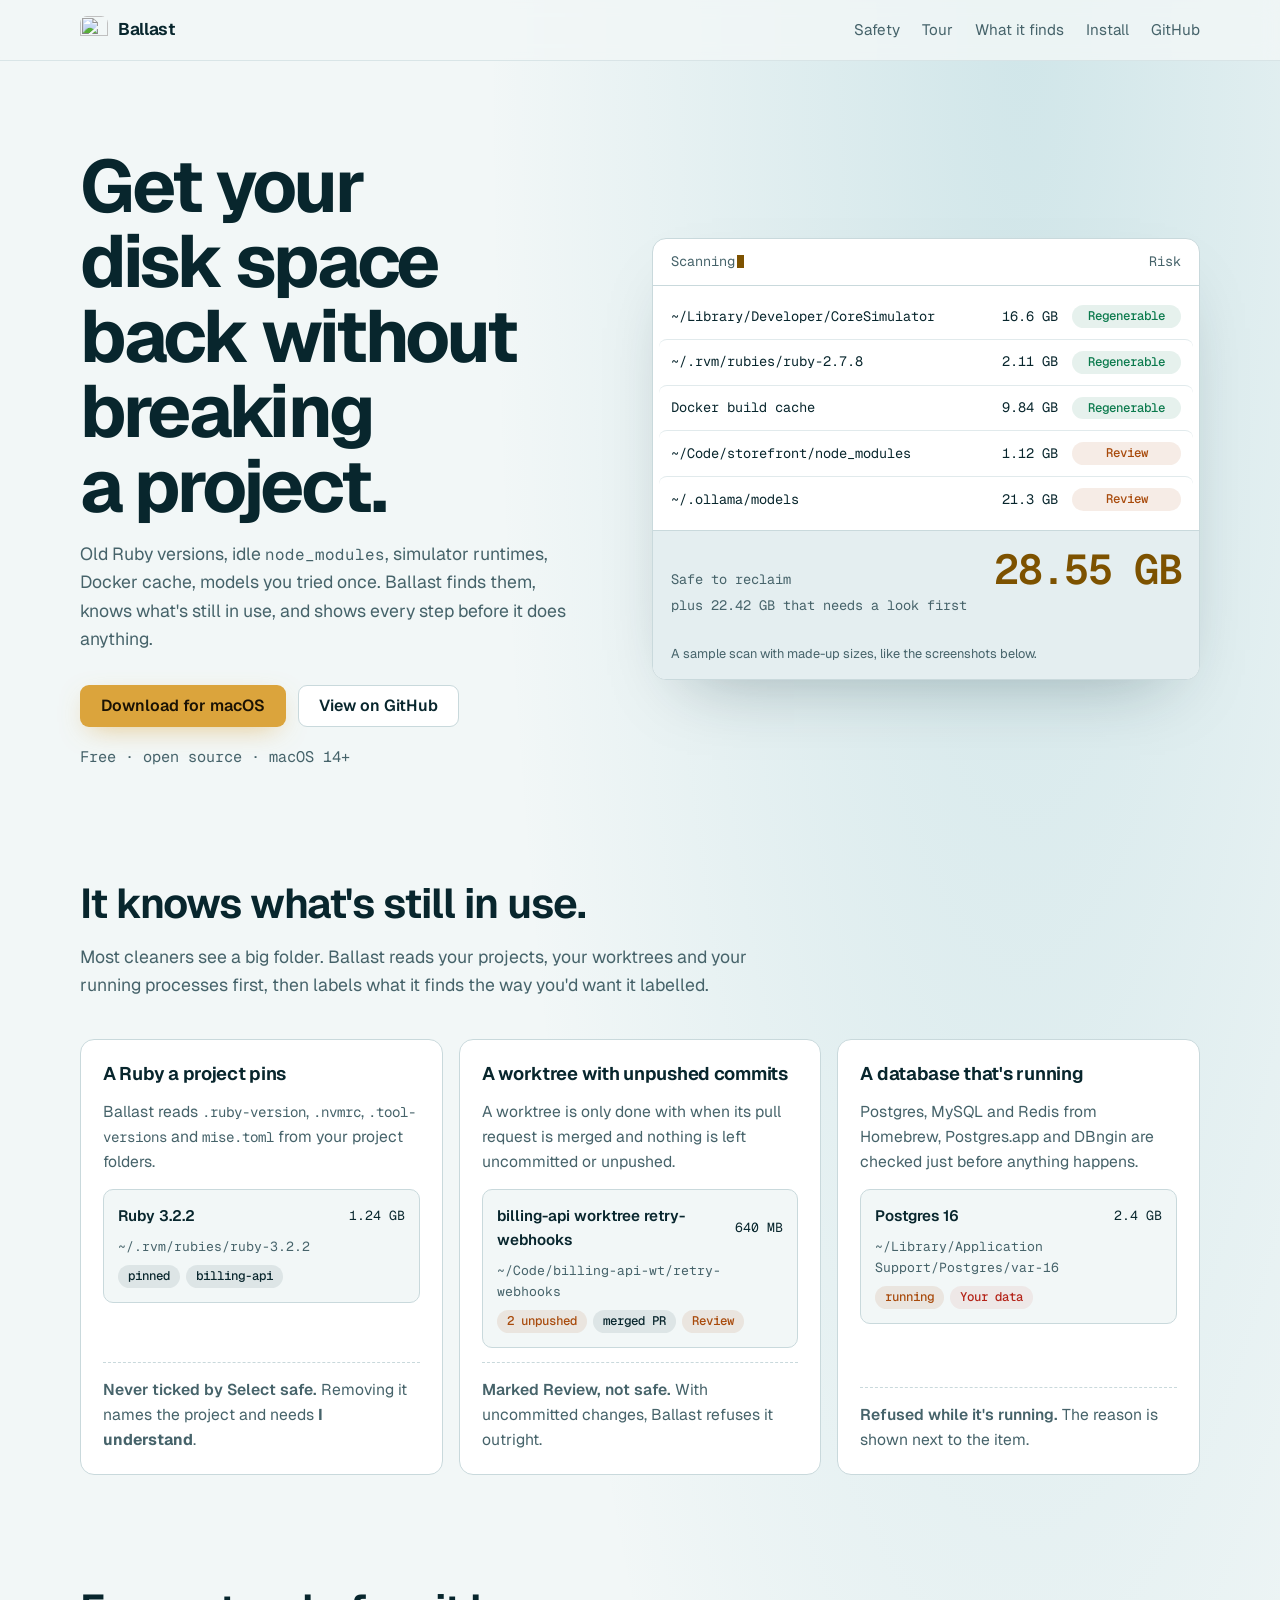
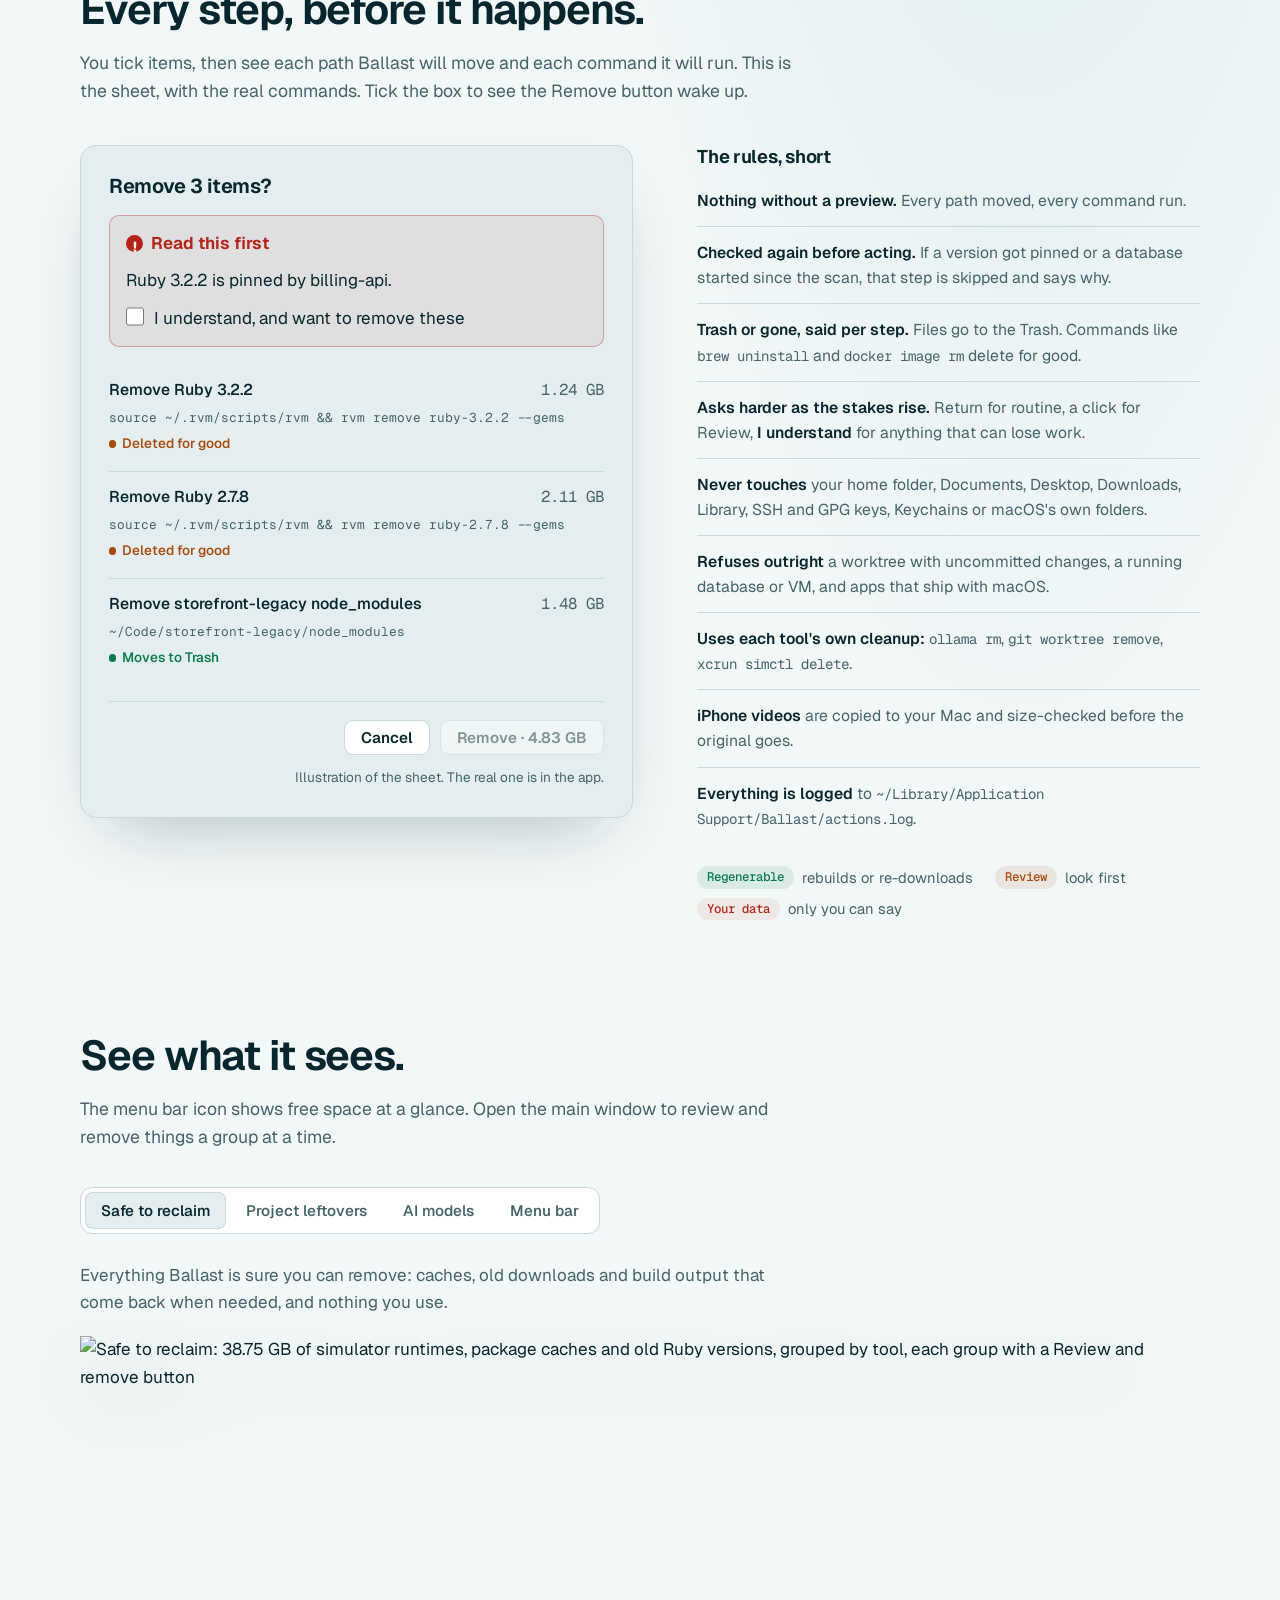
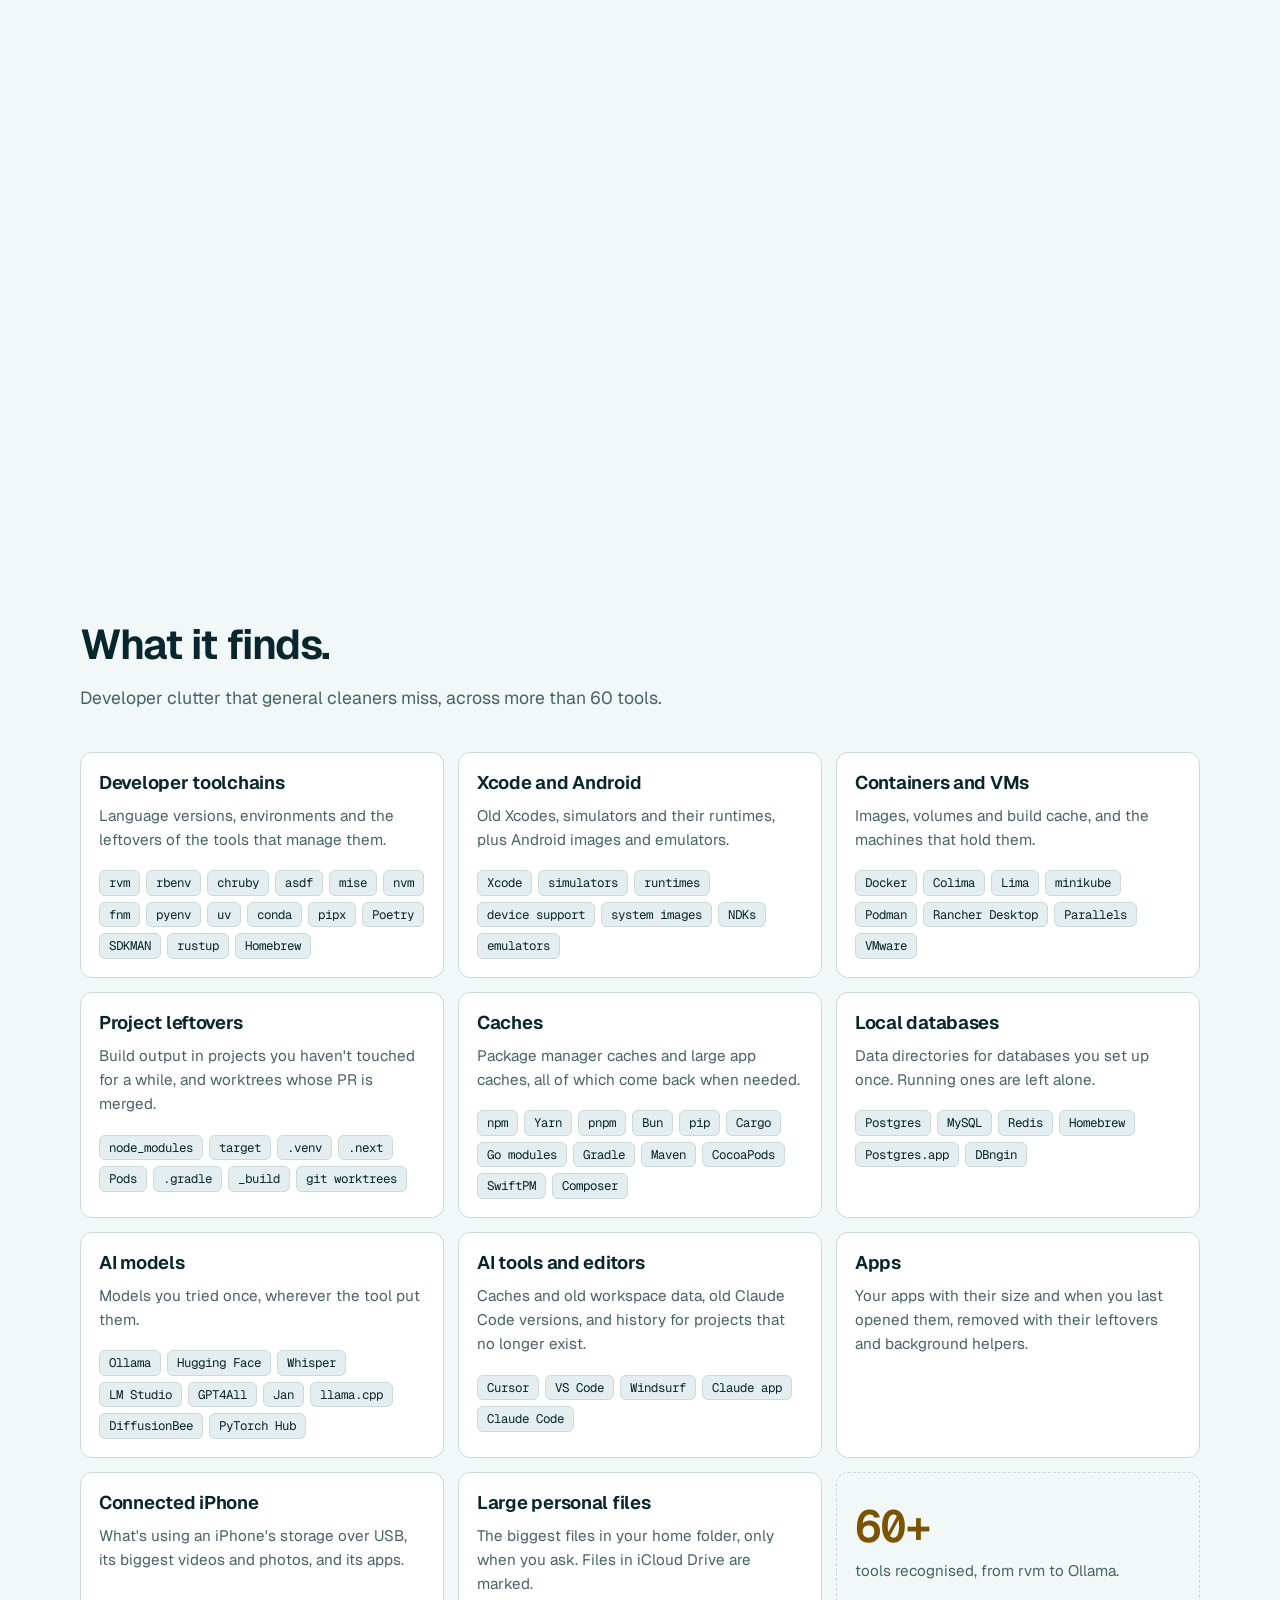
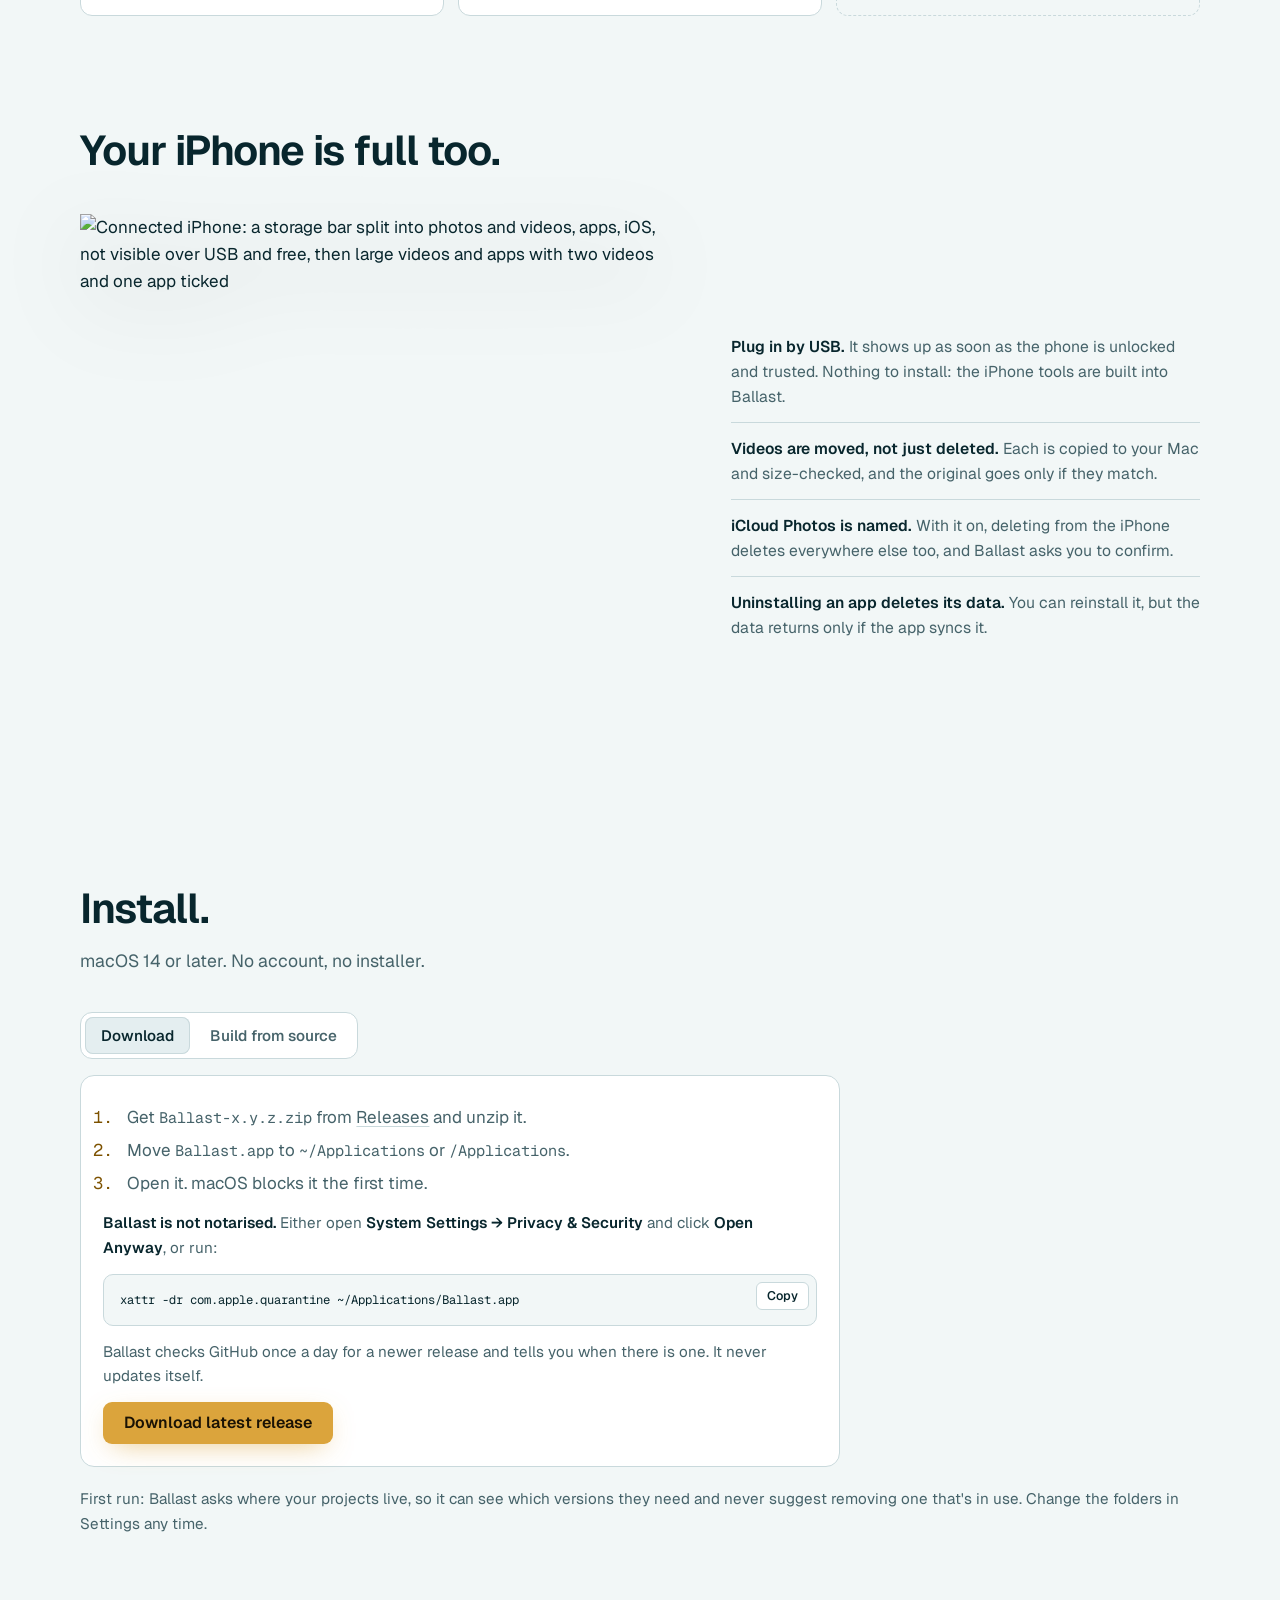
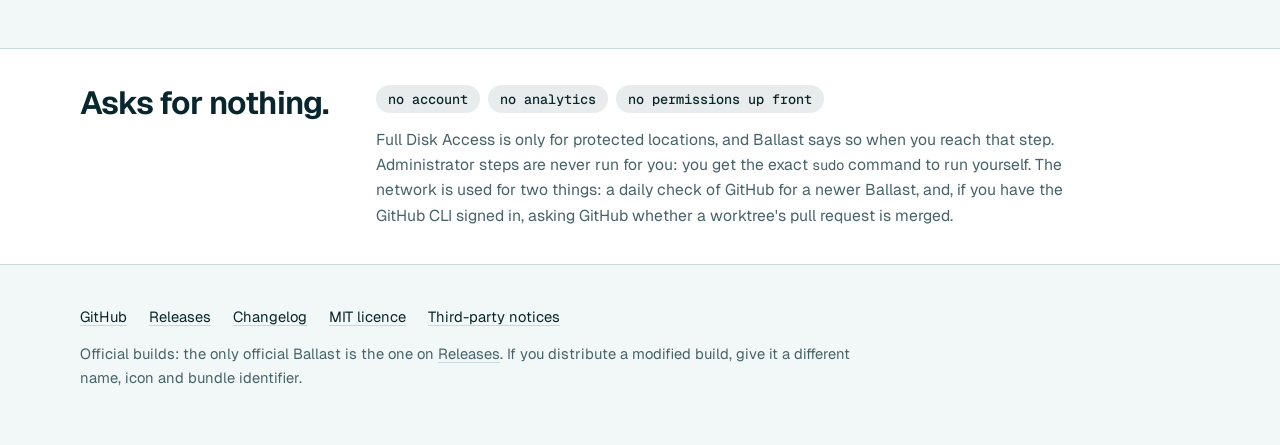
==== commit 94ab6ada: "WIP: site v2 redesign (checkpoint) Co-Authored-By: Claude Opus 5.5 <noreply@anthropic.com> Claude-Se" ====
--- a/site/index.html
+++ b/site/index.html
@@ -5,7 +5,7 @@
 <meta name="viewport" content="width=device-width, initial-scale=1">
 <title>Ballast: get your disk space back from developer tools</title>
 <meta name="description" content="Ballast is a free, open-source menu bar app for macOS that finds the disk space developer tools leave behind, and gives it back safely.">
-<meta name="color-scheme" content="light dark">
+<meta name="color-scheme" content="dark light">
 <link rel="icon" href="icon.png">
 <link rel="apple-touch-icon" href="icon.png">
 <link rel="canonical" href="https://ballast.linear.co.za/">
@@ -17,202 +17,368 @@
 <meta name="twitter:card" content="summary_large_image">
 <link rel="preconnect" href="https://fonts.googleapis.com">
 <link rel="preconnect" href="https://fonts.gstatic.com" crossorigin>
-<link rel="stylesheet" href="https://fonts.googleapis.com/css2?family=Bricolage+Grotesque:opsz,wght@12..96,500;12..96,700;12..96,800&family=Instrument+Sans:wght@400;500;600&family=JetBrains+Mono:wght@400;500&display=swap">
+<link rel="stylesheet" href="https://fonts.googleapis.com/css2?family=Geist:wght@400..700&family=Geist+Mono:wght@400..600&display=swap">
 <link rel="stylesheet" href="style.css">
+<script>document.documentElement.classList.add("js")</script>
 </head>
 <body>
 <a class="skip" href="#main">Skip to content</a>
 
 <header class="top">
-  <a class="brand" href="#top" aria-label="Ballast, back to top"><img src="icon.png" width="32" height="32" alt="">Ballast</a>
-  <nav aria-label="Page">
-    <a href="#finds">What it finds</a>
-    <a href="#tour">Tour</a>
-    <a href="#iphone">iPhone</a>
-    <a href="#safety">Safety</a>
-    <a href="#install">Install</a>
-    <a href="https://github.com/linearza/ballast">GitHub</a>
-  </nav>
+  <div class="wrap">
+    <a class="brand" href="#top"><img src="icon.png" width="28" height="28" alt="">Ballast</a>
+    <nav aria-label="Main">
+      <a href="#safety">Safety</a>
+      <a href="#tour">Tour</a>
+      <a href="#finds">What it finds</a>
+      <a href="#install">Install</a>
+      <a class="gh" href="https://github.com/linearza/ballast">GitHub</a>
+    </nav>
+  </div>
 </header>
 
 <main id="main">
 
 <section class="hero" id="top">
-  <div class="hero-copy">
-    <h1>Give your disk its space back.</h1>
-    <p class="lede">Ballast is a menu bar app for macOS that finds the disk space developer tools leave behind, and gives it back safely.</p>
-    <p class="actions">
-      <a class="btn btn-primary" href="https://github.com/linearza/ballast/releases/latest">Download Ballast</a>
-      <a class="btn" href="https://github.com/linearza/ballast">View on GitHub</a>
-    </p>
-    <p class="fine">Free · open source · macOS 14+</p>
-  </div>
-  <figure class="hero-shot">
-    <picture>
-      <source media="(prefers-color-scheme: dark)" srcset="screenshots/main-dark.png">
-      <img src="screenshots/main.png" width="2120" height="1464" alt="Ballast's main window listing Ruby versions, with the default and pinned versions marked and three old versions ticked for removal">
-    </picture>
-  </figure>
-</section>
-
-<section class="intro">
-  <p>Old Ruby and Node versions, <code>node_modules</code> in projects you forgot about, simulator runtimes, Docker images, package caches, AI models you tried once. Developer tools leave tens of gigabytes behind, and most clean-up apps either can't see them or can't tell what's still in use.</p>
-  <p>Ballast knows which version your projects pin, which worktree still has unpushed work and which database is running, and it shows you exactly what it will do before it does anything.</p>
-</section>
-
-<section class="finds" id="finds" aria-labelledby="finds-h">
-  <div class="sec-head">
-    <h2 id="finds-h">What it finds</h2>
-    <p>More than 60 tools, across everything developer work leaves on a disk.</p>
-  </div>
-  <dl class="ledger">
-    <div><dt>Developer toolchains</dt><dd>Ruby, Node and Python versions (rvm, rbenv, chruby, frum, asdf, mise, nvm, fnm, n, nodenv, pyenv, uv), conda environments, pipx apps and Poetry, Pipenv and Hatch virtualenvs; Java, Go, Rust, Elixir, PHP and other languages (SDKMAN, goenv, rustup, asdf, mise); Homebrew leftovers and runaway service logs, GitHub Actions runners.</dd></div>
-    <div><dt>Xcode and Android</dt><dd>Xcode versions, simulators, runtimes, device support for iOS, watchOS, tvOS and visionOS, simulator logs and docs; Android system images, NDKs and emulators.</dd></div>
-    <div><dt>Containers and VMs</dt><dd>Docker images, volumes and build cache, Docker Desktop itself, Colima, Lima, minikube, Podman and Rancher Desktop machines, Parallels and VMware virtual machines.</dd></div>
-    <div><dt>Project leftovers</dt><dd>Build output in projects you haven't touched for a while (<code>node_modules</code>, <code>target</code>, <code>.venv</code>, <code>.next</code>, <code>Pods</code>, <code>.gradle</code>, <code>_build</code> and more), and git worktrees whose pull request is merged.</dd></div>
-    <div><dt>Caches</dt><dd>Package manager caches (npm, Yarn, pnpm, Bun, Deno, pip, uv, Poetry, conda, Cargo, Go modules, Gradle, Maven, sbt, CocoaPods, Carthage, SwiftPM, NuGet, Composer and more) and large app caches.</dd></div>
-    <div><dt>Local databases</dt><dd>Postgres, MySQL, Redis and others from Homebrew, Postgres.app and DBngin.</dd></div>
-    <div><dt>AI models</dt><dd>Ollama, Hugging Face, Whisper, LM Studio, GPT4All, Jan, llama.cpp, DiffusionBee and PyTorch Hub models.</dd></div>
-    <div><dt>AI tools and editors</dt><dd>Caches and old workspace data of Cursor, VS Code, Windsurf and the Claude app, old Claude Code versions, and Claude Code history for projects that no longer exist.</dd></div>
-    <div><dt>Apps</dt><dd>Your apps with their size and when you last opened them, removed together with their leftovers and background helpers.</dd></div>
-    <div><dt>Large personal files</dt><dd>The biggest files in your home folder, only when you ask, with files in iCloud Drive marked.</dd></div>
-  </dl>
-</section>
-
-<section class="tour" id="tour" aria-labelledby="tour-h">
-  <div class="sec-head">
-    <h2 id="tour-h">A quick tour</h2>
-    <p>The menu bar icon shows free space at a glance. Click it for a summary of the biggest concerns and what's safe to reclaim, or open the main window to review and remove things.</p>
-  </div>
-
-  <article class="step step-small">
-    <div class="step-text">
-      <h3>The menu</h3>
-      <p>Free space, what's safe to reclaim, the biggest concerns and the Trash, one click from the menu bar.</p>
-    </div>
-    <figure>
-      <picture>
+  <div class="wrap">
+    <div>
+      <h1>Get your disk space back without breaking a project.</h1>
+      <p class="lede">Old Ruby versions, idle <code>node_modules</code>, simulator runtimes, Docker cache, models you tried once. Ballast finds them, knows what's still in use, and shows every step before it does anything.</p>
+      <div class="cta-row">
+        <a class="btn primary" href="https://github.com/linearza/ballast/releases/latest">Download for macOS</a>
+        <a class="btn" href="https://github.com/linearza/ballast">View on GitHub</a>
+      </div>
+      <p class="fine">Free · open source · macOS 14+</p>
+    </div>
+
+    <figure class="ledger" id="ledger" style="margin:0" aria-label="A sample Ballast scan">
+      <div class="ledger-head"><span id="ledger-status">Scan complete</span><span>Risk</span></div>
+      <div class="ledger-body" id="ledger-rows">
+        <div class="row" data-safe="16.6"><span class="path">~/Library/Developer/CoreSimulator</span><span class="size">16.6 GB</span><span class="tag regenerable">Regenerable</span></div>
+        <div class="row" data-safe="2.11"><span class="path">~/.rvm/rubies/ruby-2.7.8</span><span class="size">2.11 GB</span><span class="tag regenerable">Regenerable</span></div>
+        <div class="row" data-safe="9.84"><span class="path">Docker build cache</span><span class="size">9.84 GB</span><span class="tag regenerable">Regenerable</span></div>
+        <div class="row"><span class="path">~/Code/storefront/node_modules</span><span class="size">1.12 GB</span><span class="tag review">Review</span></div>
+        <div class="row"><span class="path">~/.ollama/models</span><span class="size">21.3 GB</span><span class="tag review">Review</span></div>
+      </div>
+      <div class="ledger-total">
+        <span class="label">Safe to reclaim</span>
+        <span class="num" id="ledger-num">28.55 GB</span>
+        <span class="rest">plus 22.42 GB that needs a look first</span>
+      </div>
+      <figcaption class="ledger-note">A sample scan with made-up sizes, like the screenshots below.</figcaption>
+    </figure>
+  </div>
+</section>
+
+<section id="in-use">
+  <div class="wrap">
+    <h2>It knows what's still in use.</h2>
+    <p class="lede">Most cleaners see a big folder. Ballast reads your projects, your worktrees and your running processes first, then labels what it finds the way you'd want it labelled.</p>
+
+    <div class="cards">
+      <article class="card">
+        <h3>A Ruby a project pins</h3>
+        <p>Ballast reads <code>.ruby-version</code>, <code>.nvmrc</code>, <code>.tool-versions</code> and <code>mise.toml</code> from your project folders.</p>
+        <div class="item">
+          <div class="meta"><span class="name">Ruby 3.2.2</span><span>1.24 GB</span></div>
+          <span class="sub">~/.rvm/rubies/ruby-3.2.2</span>
+          <div class="tags"><span class="tag">pinned</span><span class="tag">billing-api</span></div>
+        </div>
+        <p class="outcome"><strong>Never ticked by Select safe.</strong> Removing it names the project and needs <b>I understand</b>.</p>
+      </article>
+
+      <article class="card">
+        <h3>A worktree with unpushed commits</h3>
+        <p>A worktree is only done with when its pull request is merged and nothing is left uncommitted or unpushed.</p>
+        <div class="item">
+          <div class="meta"><span class="name">billing-api worktree retry-webhooks</span><span>640 MB</span></div>
+          <span class="sub">~/Code/billing-api-wt/retry-webhooks</span>
+          <div class="tags"><span class="tag warn">2 unpushed</span><span class="tag">merged PR</span><span class="tag review">Review</span></div>
+        </div>
+        <p class="outcome"><strong>Marked Review, not safe.</strong> With uncommitted changes, Ballast refuses it outright.</p>
+      </article>
+
+      <article class="card">
+        <h3>A database that's running</h3>
+        <p>Postgres, MySQL and Redis from Homebrew, Postgres.app and DBngin are checked just before anything happens.</p>
+        <div class="item">
+          <div class="meta"><span class="name">Postgres 16</span><span>2.4 GB</span></div>
+          <span class="sub">~/Library/Application Support/Postgres/var-16</span>
+          <div class="tags"><span class="tag warn">running</span><span class="tag data">Your data</span></div>
+        </div>
+        <p class="outcome"><strong>Refused while it's running.</strong> The reason is shown next to the item.</p>
+      </article>
+    </div>
+  </div>
+</section>
+
+<section id="safety">
+  <div class="wrap">
+    <h2>Every step, before it happens.</h2>
+    <p class="lede">You tick items, then see each path Ballast will move and each command it will run. This is the sheet, with the real commands. Tick the box to see the Remove button wake up.</p>
+
+    <div class="split">
+      <div class="sheet" role="group" aria-label="Example confirmation sheet">
+        <h3>Remove 3 items?</h3>
+        <div class="warning">
+          <span class="wt">Read this first</span>
+          <span>Ruby 3.2.2 is pinned by billing-api.</span>
+          <label class="ack"><input type="checkbox"> <span>I understand, and want to remove these</span></label>
+        </div>
+        <ul class="steps">
+          <li class="step">
+            <div class="head"><span>Remove Ruby 3.2.2</span><span>1.24 GB</span></div>
+            <code>source ~/.rvm/scripts/rvm &amp;&amp; rvm remove ruby-3.2.2 --gems</code>
+            <span class="fate gone">Deleted for good</span>
+          </li>
+          <li class="step">
+            <div class="head"><span>Remove Ruby 2.7.8</span><span>2.11 GB</span></div>
+            <code>source ~/.rvm/scripts/rvm &amp;&amp; rvm remove ruby-2.7.8 --gems</code>
+            <span class="fate gone">Deleted for good</span>
+          </li>
+          <li class="step">
+            <div class="head"><span>Remove storefront-legacy node_modules</span><span>1.48 GB</span></div>
+            <code>~/Code/storefront-legacy/node_modules</code>
+            <span class="fate trash">Moves to Trash</span>
+          </li>
+        </ul>
+        <div class="sheet-actions" aria-hidden="true">
+          <span class="btn">Cancel</span>
+          <span class="btn remove">Remove · 4.83 GB</span>
+        </div>
+        <p class="sheet-hint">Illustration of the sheet. The real one is in the app.</p>
+      </div>
+
+      <div>
+        <h3 style="margin-bottom:20px">The rules, short</h3>
+        <ul class="rules">
+          <li><b>Nothing without a preview.</b> Every path moved, every command run.</li>
+          <li><b>Checked again before acting.</b> If a version got pinned or a database started since the scan, that step is skipped and says why.</li>
+          <li><b>Trash or gone, said per step.</b> Files go to the Trash. Commands like <code>brew uninstall</code> and <code>docker image rm</code> delete for good.</li>
+          <li><b>Asks harder as the stakes rise.</b> Return for routine, a click for Review, <b>I understand</b> for anything that can lose work.</li>
+          <li><b>Never touches</b> your home folder, Documents, Desktop, Downloads, Library, SSH and GPG keys, Keychains or macOS's own folders.</li>
+          <li><b>Refuses outright</b> a worktree with uncommitted changes, a running database or VM, and apps that ship with macOS.</li>
+          <li><b>Uses each tool's own cleanup:</b> <code>ollama rm</code>, <code>git worktree remove</code>, <code>xcrun simctl delete</code>.</li>
+          <li><b>iPhone videos</b> are copied to your Mac and size-checked before the original goes.</li>
+          <li><b>Everything is logged</b> to <code>~/Library/Application Support/Ballast/actions.log</code>.</li>
+        </ul>
+        <div class="risk">
+          <span><span class="tag regenerable">Regenerable</span> rebuilds or re-downloads</span>
+          <span><span class="tag review">Review</span> look first</span>
+          <span><span class="tag data">Your data</span> only you can say</span>
+        </div>
+      </div>
+    </div>
+  </div>
+</section>
+
+<section id="tour">
+  <div class="wrap">
+    <h2>See what it sees.</h2>
+    <p class="lede">The menu bar icon shows free space at a glance. Open the main window to review and remove things a group at a time.</p>
+
+    <div class="tabs" role="tablist" aria-label="Product tour" id="tour-tabs" hidden>
+      <button class="tab" role="tab" id="t-safe" aria-controls="p-safe" aria-selected="true">Safe to reclaim</button>
+      <button class="tab" role="tab" id="t-proj" aria-controls="p-proj" aria-selected="false" tabindex="-1">Project leftovers</button>
+      <button class="tab" role="tab" id="t-ai" aria-controls="p-ai" aria-selected="false" tabindex="-1">AI models</button>
+      <button class="tab" role="tab" id="t-menu" aria-controls="p-menu" aria-selected="false" tabindex="-1">Menu bar</button>
+    </div>
+
+    <div class="panel" id="p-safe" role="tabpanel" aria-labelledby="t-safe" tabindex="0">
+      <h3>Safe to reclaim</h3>
+      <p class="cap">Everything Ballast is sure you can remove: caches, old downloads and build output that come back when needed, and nothing you use.</p>
+      <figure class="shot"><picture>
+        <source media="(prefers-color-scheme: dark)" srcset="screenshots/safe-dark.png">
+        <img src="screenshots/safe.png" width="2120" height="1464" loading="lazy" decoding="async" alt="Safe to reclaim: 38.75 GB of simulator runtimes, package caches and old Ruby versions, grouped by tool, each group with a Review and remove button">
+      </picture></figure>
+    </div>
+
+    <div class="panel" id="p-proj" role="tabpanel" aria-labelledby="t-proj" tabindex="0">
+      <h3>Project leftovers</h3>
+      <p class="cap">Which <code>node_modules</code> and build folders belong to projects you haven't touched in a while, and which git worktrees are done with.</p>
+      <figure class="shot"><picture>
+        <source media="(prefers-color-scheme: dark)" srcset="screenshots/projects-dark.png">
+        <img src="screenshots/projects.png" width="2120" height="1464" loading="lazy" decoding="async" alt="Project leftovers: idle node_modules folders and git worktrees, badged with merged or open pull requests and uncommitted changes">
+      </picture></figure>
+    </div>
+
+    <div class="panel" id="p-ai" role="tabpanel" aria-labelledby="t-ai" tabindex="0">
+      <h3>AI models</h3>
+      <p class="cap">Every model you've downloaded, wherever the tool put it. Ollama models go with <code>ollama rm</code>, and a blob two models share stays until neither needs it.</p>
+      <figure class="shot"><picture>
+        <source media="(prefers-color-scheme: dark)" srcset="screenshots/models-dark.png">
+        <img src="screenshots/models.png" width="2120" height="1464" loading="lazy" decoding="async" alt="AI models: Ollama, Hugging Face and LM Studio models with their sizes, two ticked for removal">
+      </picture></figure>
+    </div>
+
+    <div class="panel menu-panel" id="p-menu" role="tabpanel" aria-labelledby="t-menu" tabindex="0">
+      <div>
+        <h3>Menu bar</h3>
+        <p class="cap">Free space at a glance. Click for the biggest concerns, what's safe to reclaim and a connected iPhone's storage. Only one copy of Ballast runs at a time: opening it again brings up the window you already have.</p>
+      </div>
+      <figure class="shot narrow"><picture>
         <source media="(prefers-color-scheme: dark)" srcset="screenshots/menu-dark.png">
-        <img src="screenshots/menu.png" width="800" height="838" loading="lazy" alt="The Ballast menu: free space, what's safe to reclaim, the biggest concerns and the Trash">
-      </picture>
-    </figure>
-  </article>
-
-  <article class="step">
-    <div class="step-text">
-      <h3>Safe to reclaim</h3>
-      <p>Everything Ballast is sure you can remove: caches, old downloads and build output that come back when needed, and nothing you use. Review and remove a group at a time.</p>
-    </div>
-    <figure>
-      <picture>
-        <source media="(prefers-color-scheme: dark)" srcset="screenshots/safe-dark.png">
-        <img src="screenshots/safe.png" width="2120" height="1464" loading="lazy" alt="Safe to reclaim: 38.75 GB of simulator runtimes, package caches and old Ruby versions, grouped by tool, each group with a Review and remove button">
-      </picture>
-    </figure>
-  </article>
-
-  <article class="step">
-    <div class="step-text">
-      <h3>Project leftovers</h3>
-      <p>Which <code>node_modules</code> and other build folders belong to projects you haven't touched in a while, and which git worktrees are done with: their pull request is merged and nothing is left uncommitted or unpushed.</p>
-    </div>
-    <figure>
-      <picture>
-        <source media="(prefers-color-scheme: dark)" srcset="screenshots/projects-dark.png">
-        <img src="screenshots/projects.png" width="2120" height="1464" loading="lazy" alt="Project leftovers: idle node_modules folders and git worktrees, badged with merged or open pull requests and uncommitted changes">
-      </picture>
-    </figure>
-  </article>
-
-  <article class="step">
-    <div class="step-text">
-      <h3>AI models</h3>
-      <p>Every model you've downloaded, wherever the tool put it. Ollama models are removed with <code>ollama rm</code>, and a blob two models share stays until neither needs it.</p>
-    </div>
-    <figure>
-      <picture>
-        <source media="(prefers-color-scheme: dark)" srcset="screenshots/models-dark.png">
-        <img src="screenshots/models.png" width="2120" height="1464" loading="lazy" alt="AI models: Ollama, Hugging Face and LM Studio models with their sizes, two ticked for removal">
-      </picture>
-    </figure>
-  </article>
-</section>
-
-<section class="iphone" id="iphone" aria-labelledby="iphone-h">
-  <div class="iphone-text">
-    <h2 id="iphone-h">Your iPhone is a disk too.</h2>
-    <p>Plug in an iPhone by USB and Ballast shows what's using its storage, including what it can't see over USB.</p>
-    <ul class="plain">
-      <li>It moves large videos and photos to the Mac, checking each copy before it deletes the original from the phone.</li>
-      <li>With iCloud Photos on, deleting removes them everywhere. Ballast warns you first.</li>
-      <li>It can uninstall apps from the phone.</li>
-    </ul>
-    <p class="note">The tools it needs are built in. Unlock the phone and tap Trust.</p>
-  </div>
-  <figure>
-    <picture>
-      <source media="(prefers-color-scheme: dark)" srcset="screenshots/iphone-dark.png">
-      <img src="screenshots/iphone.png" loading="lazy" alt="Ballast showing a connected iPhone and what is using its storage">
-    </picture>
-  </figure>
-</section>
-
-<section class="safety" id="safety" aria-labelledby="safety-h">
-  <div class="safety-head">
-    <h2 id="safety-h">Cleaning up should be hard to regret.</h2>
-    <figure>
-      <picture>
-        <source media="(prefers-color-scheme: dark)" srcset="screenshots/confirm-dark.png">
-        <img src="screenshots/confirm.png" width="2120" height="1464" loading="lazy" alt="The confirmation sheet: a Read this first box saying Ruby 3.2.2 is pinned by billing-api, an I understand checkbox, and each command marked Deleted for good">
-      </picture>
-    </figure>
-  </div>
-  <ul class="rules">
-    <li><strong>Nothing happens without a preview.</strong> You tick items, then see every step Ballast will take, each path it will move and each command it will run, before you confirm.</li>
-    <li><strong>It checks again before acting.</strong> If something changed since the scan (a version is now pinned, a worktree has new changes, a database is running), that step is skipped and the reason is shown.</li>
-    <li><strong>Each step says whether it can be undone.</strong> Files go to the Trash. Commands a tool runs for itself, such as <code>brew uninstall</code> or <code>docker image rm</code>, delete for good, and the step says so.</li>
-    <li><strong>The more it matters, the more it asks.</strong> Anything that can lose your work lists what's at stake under <em>Read this first</em>, and Remove stays off until you tick <em>I understand</em>.</li>
-    <li><strong>Versions your projects pin are marked,</strong> and never ticked by <em>Select safe</em>.</li>
-    <li><strong>Some folders are never removed,</strong> whatever a scan finds: your home folder and its Documents, Desktop, Downloads and Library, your SSH and GPG keys, Keychains, and macOS's own folders.</li>
-    <li><strong>Some things are refused outright:</strong> a worktree with uncommitted changes, a database or virtual machine that's running, an app that ships with macOS.</li>
-    <li><strong>Every action is logged</strong> to <code>~/Library/Application Support/Ballast/actions.log</code>.</li>
-  </ul>
-</section>
-
-<section class="install" id="install" aria-labelledby="install-h">
-  <div class="sec-head">
-    <h2 id="install-h">Install</h2>
-    <p>Needs macOS 14 or later.</p>
-  </div>
-  <div class="install-grid">
+        <img src="screenshots/menu.png" width="800" height="974" loading="lazy" decoding="async" alt="The Ballast menu: free space, what's safe to reclaim, the biggest concerns and the Trash">
+      </picture></figure>
+    </div>
+  </div>
+</section>
+
+<section id="finds">
+  <div class="wrap">
+    <h2>What it finds.</h2>
+    <p class="lede">Developer clutter that general cleaners miss, across more than 60 tools.</p>
+
+    <div class="grid">
+      <article class="cat">
+        <h3>Developer toolchains</h3>
+        <p>Language versions, environments and the leftovers of the tools that manage them.</p>
+        <details open><summary>Tools</summary><ul class="chips"><li>rvm</li><li>rbenv</li><li>chruby</li><li>asdf</li><li>mise</li><li>nvm</li><li>fnm</li><li>pyenv</li><li>uv</li><li>conda</li><li>pipx</li><li>Poetry</li><li>SDKMAN</li><li>rustup</li><li>Homebrew</li></ul></details>
+      </article>
+      <article class="cat">
+        <h3>Xcode and Android</h3>
+        <p>Old Xcodes, simulators and their runtimes, plus Android images and emulators.</p>
+        <details open><summary>Tools</summary><ul class="chips"><li>Xcode</li><li>simulators</li><li>runtimes</li><li>device support</li><li>system images</li><li>NDKs</li><li>emulators</li></ul></details>
+      </article>
+      <article class="cat">
+        <h3>Containers and VMs</h3>
+        <p>Images, volumes and build cache, and the machines that hold them.</p>
+        <details open><summary>Tools</summary><ul class="chips"><li>Docker</li><li>Colima</li><li>Lima</li><li>minikube</li><li>Podman</li><li>Rancher Desktop</li><li>Parallels</li><li>VMware</li></ul></details>
+      </article>
+      <article class="cat">
+        <h3>Project leftovers</h3>
+        <p>Build output in projects you haven't touched for a while, and worktrees whose PR is merged.</p>
+        <details open><summary>Folders</summary><ul class="chips"><li>node_modules</li><li>target</li><li>.venv</li><li>.next</li><li>Pods</li><li>.gradle</li><li>_build</li><li>git worktrees</li></ul></details>
+      </article>
+      <article class="cat">
+        <h3>Caches</h3>
+        <p>Package manager caches and large app caches, all of which come back when needed.</p>
+        <details open><summary>Tools</summary><ul class="chips"><li>npm</li><li>Yarn</li><li>pnpm</li><li>Bun</li><li>pip</li><li>Cargo</li><li>Go modules</li><li>Gradle</li><li>Maven</li><li>CocoaPods</li><li>SwiftPM</li><li>Composer</li></ul></details>
+      </article>
+      <article class="cat">
+        <h3>Local databases</h3>
+        <p>Data directories for databases you set up once. Running ones are left alone.</p>
+        <details open><summary>Tools</summary><ul class="chips"><li>Postgres</li><li>MySQL</li><li>Redis</li><li>Homebrew</li><li>Postgres.app</li><li>DBngin</li></ul></details>
+      </article>
+      <article class="cat">
+        <h3>AI models</h3>
+        <p>Models you tried once, wherever the tool put them.</p>
+        <details open><summary>Tools</summary><ul class="chips"><li>Ollama</li><li>Hugging Face</li><li>Whisper</li><li>LM Studio</li><li>GPT4All</li><li>Jan</li><li>llama.cpp</li><li>DiffusionBee</li><li>PyTorch Hub</li></ul></details>
+      </article>
+      <article class="cat">
+        <h3>AI tools and editors</h3>
+        <p>Caches and old workspace data, old Claude Code versions, and history for projects that no longer exist.</p>
+        <details open><summary>Tools</summary><ul class="chips"><li>Cursor</li><li>VS Code</li><li>Windsurf</li><li>Claude app</li><li>Claude Code</li></ul></details>
+      </article>
+      <article class="cat">
+        <h3>Apps</h3>
+        <p>Your apps with their size and when you last opened them, removed with their leftovers and background helpers.</p>
+        
+      </article>
+      <article class="cat">
+        <h3>Connected iPhone</h3>
+        <p>What's using an iPhone's storage over USB, its biggest videos and photos, and its apps.</p>
+        
+      </article>
+      <article class="cat">
+        <h3>Large personal files</h3>
+        <p>The biggest files in your home folder, only when you ask. Files in iCloud Drive are marked.</p>
+        
+      </article>
+      <article class="cat count" aria-label="Tool count">
+        <span class="big">60+</span>
+        <p>tools recognised, from rvm to Ollama.</p>
+      </article>
+    </div>
+  </div>
+</section>
+
+<section id="iphone">
+  <div class="wrap">
+    <h2>Your iPhone is full too.</h2>
+    <div class="phone">
+      <figure class="shot" style="margin:0"><picture>
+        <source media="(prefers-color-scheme: dark)" srcset="screenshots/iphone-dark.png">
+        <img src="screenshots/iphone.png" width="2120" height="2024" loading="lazy" decoding="async" alt="Connected iPhone: a storage bar split into photos and videos, apps, iOS, not visible over USB and free, then large videos and apps with two videos and one app ticked">
+      </picture></figure>
+      <ul>
+        <li><b>Plug in by USB.</b> It shows up as soon as the phone is unlocked and trusted. Nothing to install: the iPhone tools are built into Ballast.</li>
+        <li><b>Videos are moved, not just deleted.</b> Each is copied to your Mac and size-checked, and the original goes only if they match.</li>
+        <li><b>iCloud Photos is named.</b> With it on, deleting from the iPhone deletes everywhere else too, and Ballast asks you to confirm.</li>
+        <li><b>Uninstalling an app deletes its data.</b> You can reinstall it, but the data returns only if the app syncs it.</li>
+      </ul>
+    </div>
+  </div>
+</section>
+
+<section id="install">
+  <div class="wrap">
+    <h2>Install.</h2>
+    <p class="lede">macOS 14 or later. No account, no installer.</p>
+
+    <div class="tabs install-tabs" role="tablist" aria-label="Install method" id="install-tabs" hidden>
+      <button class="tab" role="tab" id="i-dl" aria-controls="ip-dl" aria-selected="true">Download</button>
+      <button class="tab" role="tab" id="i-src" aria-controls="ip-src" aria-selected="false" tabindex="-1">Build from source</button>
+    </div>
+
+    <div class="install-panels">
+      <div class="panel" id="ip-dl" role="tabpanel" aria-labelledby="i-dl">
+        <h3>Download</h3>
+        <ol class="steplist">
+          <li>Get <code>Ballast-x.y.z.zip</code> from <a href="https://github.com/linearza/ballast/releases/latest">Releases</a> and unzip it.</li>
+          <li>Move <code>Ballast.app</code> to <code>~/Applications</code> or <code>/Applications</code>.</li>
+          <li>Open it. macOS blocks it the first time.</li>
+        </ol>
+        <p class="note"><b>Ballast is not notarised.</b> Either open <b>System Settings → Privacy &amp; Security</b> and click <b>Open Anyway</b>, or run:</p>
+        <div class="code"><pre><code>xattr -dr com.apple.quarantine ~/Applications/Ballast.app</code></pre></div>
+        <p class="note">Ballast checks GitHub once a day for a newer release and tells you when there is one. It never updates itself.</p>
+        <a class="btn primary" href="https://github.com/linearza/ballast/releases/latest">Download latest release</a>
+      </div>
+
+      <div class="panel" id="ip-src" role="tabpanel" aria-labelledby="i-src">
+        <h3>Build from source</h3>
+        <p class="note" style="margin-top:0">You need Swift 6. The Command Line Tools are enough (<code>xcode-select --install</code>); you don't need Xcode.</p>
+        <div class="code"><pre><code>git clone https://github.com/linearza/ballast.git
+cd ballast
+make install</code></pre></div>
+        <p class="note">This builds Ballast, copies it to <code>~/Applications</code> and opens it. The iPhone tools are built on the way, which takes a few minutes the first time and needs <code>brew install cmake pkg-config</code>. Without them the app still builds and looks for the tools on your PATH.</p>
+        <p class="note">To remove it again: <code>make uninstall</code>.</p>
+      </div>
+    </div>
+
+    <p class="note" style="margin-top:20px">First run: Ballast asks where your projects live, so it can see which versions they need and never suggest removing one that's in use. Change the folders in Settings any time.</p>
+  </div>
+</section>
+
+<section class="ask" aria-labelledby="ask-h">
+  <div class="wrap">
+    <h2 id="ask-h">Asks for nothing.</h2>
     <div>
-      <h3>From a release</h3>
-      <p>Download <code>Ballast-x.y.z.zip</code> from <a href="https://github.com/linearza/ballast/releases/latest">Releases</a>, unzip it, and move <code>Ballast.app</code> to <code>~/Applications</code> or <code>/Applications</code>.</p>
-      <p>Ballast is not notarised, so macOS blocks it the first time. Either open <strong>System Settings → Privacy &amp; Security</strong> and click <strong>Open Anyway</strong>, or run:</p>
-      <pre><code>xattr -dr com.apple.quarantine ~/Applications/Ballast.app</code></pre>
-    </div>
-    <div>
-      <h3>From source</h3>
-      <p>You need Swift 6. The Command Line Tools are enough (<code>xcode-select --install</code>); you don't need Xcode.</p>
-      <pre><code>git clone https://github.com/linearza/ballast.git
-cd ballast
-make install</code></pre>
-      <p>This builds Ballast, copies it to <code>~/Applications</code> and opens it.</p>
-    </div>
-  </div>
-</section>
-
-<section class="privacy" aria-labelledby="privacy-h">
-  <h2 id="privacy-h">Asks for nothing.</h2>
-  <p>No account, no analytics, and no permissions up front. If a step needs more, such as Full Disk Access for a protected location, Ballast says so when you reach that step. The network is used for two things only: a daily check of GitHub for a newer Ballast and, if you have the GitHub CLI signed in, asking GitHub whether a worktree's pull request is merged.</p>
+      <ul>
+        <li><span class="tag">no account</span></li>
+        <li><span class="tag">no analytics</span></li>
+        <li><span class="tag">no permissions up front</span></li>
+      </ul>
+      <p>Full Disk Access is only for protected locations, and Ballast says so when you reach that step. Administrator steps are never run for you: you get the exact <code>sudo</code> command to run yourself. The network is used for two things: a daily check of GitHub for a newer Ballast, and, if you have the GitHub CLI signed in, asking GitHub whether a worktree's pull request is merged.</p>
+    </div>
+  </div>
 </section>
 
 </main>
 
-<footer class="foot">
-  <p class="foot-brand"><img src="icon.png" width="24" height="24" alt="">Ballast</p>
-  <p>Released under the MIT licence.</p>
-  <p><a href="https://github.com/linearza/ballast">github.com/linearza/ballast</a></p>
+<footer>
+  <div class="wrap">
+    <nav aria-label="Footer">
+      <a href="https://github.com/linearza/ballast">GitHub</a>
+      <a href="https://github.com/linearza/ballast/releases">Releases</a>
+      <a href="https://github.com/linearza/ballast/blob/main/CHANGELOG.md">Changelog</a>
+      <a href="https://github.com/linearza/ballast/blob/main/LICENSE">MIT licence</a>
+      <a href="https://github.com/linearza/ballast#third-party-software">Third-party notices</a>
+    </nav>
+    <p>Official builds: the only official Ballast is the one on <a href="https://github.com/linearza/ballast/releases">Releases</a>. If you distribute a modified build, give it a different name, icon and bundle identifier.</p>
+  </div>
 </footer>
+
+<script src="app.js" defer></script>
 </body>
 </html>
--- a/site/style.css
+++ b/site/style.css
@@ -1,192 +1,274 @@
-/* Ballast site. Palette comes from the app icon: harbour teal, white weight, a brass waterline. */
+/* Ballast site. Static, no build step. Dark first, light via prefers-color-scheme. */
+
 :root {
-  --paper: #eef2f0;
-  --paper-2: #e2e9e6;
-  --ink: #0d2c38;
-  --ink-soft: #3d5963;
-  --rule: #c3d0cc;
-  --deep: #0f4456;
-  --deep-ink: #eaf3f1;
-  --brass: #d9902f;
-  --brass-ink: #6b3f00;
-  --link: #0b6a82;
-  --btn-bg: #0f4456;
-  --btn-fg: #ffffff;
-  --code-bg: #dfe8e5;
-  --shadow: 0 30px 60px -28px rgba(8, 40, 52, .55);
-  --display: "Bricolage Grotesque", "Avenir Next", "Segoe UI", system-ui, sans-serif;
-  --body: "Instrument Sans", system-ui, -apple-system, "Segoe UI", sans-serif;
-  --mono: "JetBrains Mono", ui-monospace, "SF Mono", Menlo, monospace;
-  --gutter: 16px;
-  --wrap: 1160px;
-}
-
-@media (prefers-color-scheme: dark) {
-  :root:not([data-theme="light"]) {
-    --paper: #0a171d;
-    --paper-2: #112630;
-    --ink: #e6efed;
-    --ink-soft: #9db5bb;
-    --rule: #223d47;
-    --deep: #0f3a4a;
-    --deep-ink: #eaf3f1;
-    --brass: #e9a443;
-    --brass-ink: #f3c27a;
-    --link: #6cc6dd;
-    --btn-bg: #e9a443;
-    --btn-fg: #1b1100;
-    --code-bg: #14303b;
-    --shadow: 0 30px 60px -24px rgba(0, 0, 0, .8);
+  color-scheme: dark light;
+  /* dark: harbour teal-black */
+  --bg: #061418;
+  --bg-2: #0a1e24;
+  --bg-3: #10303a;
+  --line: #1f3f48;
+  --text: #e9f2f3;
+  --muted: #93aeb3;
+  --accent: #e3b04b;          /* brass: the waterline */
+  --cta-bg: #e3b04b;
+  --cta-text: #1a1204;
+  --ok: #4fd19a;
+  --review: #ff9a5c;
+  --danger: #ff6b6b;
+  --danger-bg: rgba(255, 107, 107, 0.1);
+  --danger-line: rgba(255, 107, 107, 0.4);
+  --tint-ok: rgba(79, 209, 154, 0.12);
+  --tint-review: rgba(255, 154, 92, 0.13);
+  --tint-neutral: rgba(147, 174, 179, 0.16);
+  --shadow: 0 30px 80px -30px rgba(0, 0, 0, 0.7);
+  --glow: radial-gradient(60% 50% at 80% 0%, rgba(32, 110, 128, 0.35), transparent 70%);
+  --sans: "Geist", ui-sans-serif, system-ui, -apple-system, "Segoe UI", sans-serif;
+  --mono: "Geist Mono", ui-monospace, "SF Mono", Menlo, Consolas, monospace;
+  --wrap: 1200px;
+  --gutter: clamp(16px, 4vw, 40px);
+}
+
+@media (prefers-color-scheme: light) {
+  :root {
+    --bg: #f2f7f7;
+    --bg-2: #ffffff;
+    --bg-3: #e4eef0;
+    --line: #c9d9dc;
+    --text: #08262d;
+    --muted: #46636a;
+    --accent: #7d5200;
+    --cta-bg: #dba43c;
+    --cta-text: #1a1204;
+    --ok: #0b7a4d;
+    --review: #a84a0b;
+    --danger: #b42318;
+    --danger-bg: rgba(180, 35, 24, 0.07);
+    --danger-line: rgba(180, 35, 24, 0.35);
+    --tint-ok: rgba(11, 122, 77, 0.1);
+    --tint-review: rgba(168, 74, 11, 0.1);
+    --tint-neutral: rgba(70, 99, 106, 0.12);
+    --shadow: 0 30px 70px -35px rgba(8, 38, 45, 0.35);
+    --glow: radial-gradient(60% 50% at 80% 0%, rgba(32, 140, 160, 0.16), transparent 70%);
   }
 }
 
 *, *::before, *::after { box-sizing: border-box; }
-html { scroll-behavior: smooth; -webkit-text-size-adjust: 100%; }
-@media (prefers-reduced-motion: reduce) { html { scroll-behavior: auto; } }
-
+html { -webkit-text-size-adjust: 100%; scroll-behavior: smooth; scroll-padding-top: 72px; }
 body {
   margin: 0;
-  background: var(--paper);
-  color: var(--ink);
-  font: 400 1.0625rem/1.6 var(--body);
+  background: var(--bg);
+  background-image: var(--glow);
+  background-repeat: no-repeat;
+  color: var(--text);
+  font: 400 1.0625rem/1.6 var(--sans);
+  -webkit-font-smoothing: antialiased;
   overflow-x: hidden;
 }
-
 img { max-width: 100%; height: auto; display: block; }
-a { color: var(--link); text-underline-offset: .18em; }
-a:hover { text-decoration-thickness: 2px; }
-:focus-visible { outline: 3px solid var(--brass); outline-offset: 3px; border-radius: 4px; }
-
-code, pre { font-family: var(--mono); font-size: .875em; }
-code { background: var(--code-bg); padding: .1em .38em; border-radius: 4px; overflow-wrap: anywhere; }
-
-h1, h2, h3 { font-family: var(--display); line-height: 1.04; margin: 0; letter-spacing: -.02em; text-wrap: balance; }
-h2 { font-size: clamp(2rem, 1.3rem + 3vw, 3.4rem); font-weight: 800; }
-h3 { font-size: 1.5rem; font-weight: 700; letter-spacing: -.01em; }
-p { margin: 0 0 1em; max-width: 66ch; }
-
-.skip { position: absolute; left: var(--gutter); top: -4rem; background: var(--ink); color: var(--paper); padding: .6rem 1rem; border-radius: 6px; z-index: 10; }
-.skip:focus { top: var(--gutter); }
-
-/* Page rhythm: every section pads itself to the same centred column. */
-.top, .intro, .finds, .tour, .iphone, .safety, .install, .privacy, .foot, .hero-copy {
-  padding-inline: max(var(--gutter), calc((100% - var(--wrap)) / 2));
-}
-.finds, .tour, .iphone, .safety, .install, .privacy { padding-block: clamp(3.5rem, 8vw, 7rem) 0; }
-
-/* Header */
-.top { display: flex; align-items: center; justify-content: space-between; gap: 1rem; padding-block: 14px; }
-.brand { display: inline-flex; align-items: center; gap: .6rem; font: 800 1.25rem var(--display); color: var(--ink); text-decoration: none; letter-spacing: -.02em; }
-.brand img { border-radius: 8px; }
-.top nav { display: flex; gap: 1.4rem; font-size: .95rem; font-weight: 500; }
-.top nav a { color: var(--ink-soft); text-decoration: none; padding: .3rem 0; }
-.top nav a:hover { color: var(--ink); text-decoration: underline; text-underline-offset: .3em; }
-@media (max-width: 760px) { .top nav a:not(:last-child) { display: none; } }
-
-/* Buttons */
-.btn { display: inline-block; font: 600 1rem var(--body); text-decoration: none; padding: .8rem 1.3rem; border-radius: 10px; border: 2px solid var(--ink); color: var(--ink); background: transparent; }
-.btn:hover { background: var(--paper-2); }
-.btn-primary { background: var(--btn-bg); border-color: var(--btn-bg); color: var(--btn-fg); }
-.btn-primary:hover { background: var(--btn-bg); filter: brightness(1.12); }
-
-/* Hero: the window straddles a waterline, half in the paper, half in the deep. */
-.hero { padding-top: clamp(2rem, 6vw, 5rem); }
-.hero-copy { max-width: none; }
-.hero h1 { font-size: clamp(2.9rem, 1.2rem + 7vw, 6.6rem); font-weight: 800; letter-spacing: -.02em; line-height: .96; max-width: 11ch; margin-bottom: 1.4rem; }
-.lede { font-size: clamp(1.15rem, 1rem + .7vw, 1.5rem); line-height: 1.45; max-width: 36ch; color: var(--ink-soft); }
-.actions { display: flex; flex-wrap: wrap; gap: .8rem; margin: 1.8rem 0 1rem; }
-.fine { font-size: .95rem; color: var(--ink-soft); margin: 0; }
-
-.hero-shot {
-  margin: clamp(1rem, 4vw, 3rem) 0 0;
-  padding: 0 var(--gutter) clamp(2rem, 6vw, 5rem);
-  background: linear-gradient(to bottom, transparent 0 38%, var(--brass) 38% calc(38% + 3px), var(--deep) calc(38% + 3px));
-}
-.hero-shot picture { display: block; max-width: 1080px; margin-inline: auto; }
-.hero-shot img { width: 100%; filter: drop-shadow(0 40px 40px rgba(4, 24, 32, .45)); }
-
-/* Intro */
-.intro { padding-block: clamp(3rem, 7vw, 6rem) 0; }
-.intro p { font: 500 clamp(1.25rem, 1rem + 1.2vw, 1.85rem)/1.35 var(--display); letter-spacing: -.01em; max-width: 34em; }
-.intro p + p { color: var(--ink-soft); font-weight: 500; }
-.intro code { font-size: .8em; }
-
-.sec-head { margin-bottom: clamp(1.8rem, 4vw, 3rem); display: grid; grid-template-columns: minmax(0, 1fr); gap: 1rem; }
-.sec-head p { margin: 0; color: var(--ink-soft); font-size: 1.15rem; }
-@media (min-width: 900px) {
-  .sec-head { grid-template-columns: 5fr 7fr; align-items: end; gap: 3rem; }
-}
-
-/* What it finds: a ledger, rules not cards */
-.ledger { margin: 0; border-top: 3px solid var(--ink); }
-.ledger > div { display: grid; grid-template-columns: minmax(0, 1fr); gap: .35rem 3rem; padding: 1.25rem 0; border-bottom: 1px solid var(--rule); }
-.ledger dt { font: 700 1.3rem/1.2 var(--display); letter-spacing: -.01em; }
-.ledger dd { margin: 0; color: var(--ink-soft); font-size: 1rem; line-height: 1.55; max-width: 70ch; }
-.ledger code { font-size: .82em; }
-@media (min-width: 900px) {
-  .ledger > div { grid-template-columns: 5fr 7fr; }
-}
-
-/* Tour */
-.step { display: grid; grid-template-columns: minmax(0, 1fr); gap: 1.4rem; padding-block: clamp(1.8rem, 4vw, 3rem); border-top: 1px solid var(--rule); }
-.step-text p { margin: .6rem 0 0; color: var(--ink-soft); }
-.step figure, .iphone figure, .safety figure { margin: 0; }
-.step img, .iphone img, .safety-head img { filter: drop-shadow(0 22px 26px rgba(4, 24, 32, .28)); }
-@media (min-width: 900px) {
-  .step { grid-template-columns: 4fr 8fr; gap: 3rem; align-items: center; }
-  .step-text { align-self: start; position: sticky; top: 2rem; }
-  .step-small figure { max-width: 400px; }
-  .step-small { align-items: center; }
-}
-
-/* iPhone */
-.iphone { display: grid; grid-template-columns: minmax(0, 1fr); gap: 2.4rem; }
-.iphone-text { align-self: center; }
-.iphone h2 { margin-bottom: 1.2rem; }
-.iphone figure img { max-width: min(520px, 100%); margin-inline: auto; }
-.plain { list-style: none; margin: 1.2rem 0; padding: 0; display: grid; gap: .9rem; }
-.plain li { padding-left: 1.4rem; position: relative; max-width: 52ch; }
-.plain li::before { content: ""; position: absolute; left: 0; top: .72em; width: .7rem; height: 3px; background: var(--brass); border-radius: 2px; }
-.note { color: var(--ink-soft); font-size: .98rem; }
-@media (min-width: 900px) { .iphone { grid-template-columns: 6fr 5fr; gap: 4rem; } }
-
-/* Safety */
-.safety-head { display: grid; grid-template-columns: minmax(0, 1fr); gap: 2rem; margin-bottom: clamp(2rem, 5vw, 3.5rem); }
-.safety h2 { max-width: 14ch; }
-.rules { list-style: none; margin: 0; padding: 0; display: grid; grid-template-columns: minmax(0, 1fr); gap: 0 3rem; counter-reset: none; }
-.rules li { padding: 1.15rem 0; border-top: 1px solid var(--rule); font-size: 1rem; line-height: 1.55; }
-.rules strong { display: block; font: 700 1.1rem/1.3 var(--display); letter-spacing: -.01em; margin-bottom: .25rem; }
-.rules code { font-size: .8em; }
-@media (min-width: 900px) {
-  .safety-head { grid-template-columns: 4fr 8fr; align-items: center; gap: 3rem; }
-  .rules { grid-template-columns: 1fr 1fr; }
-}
-
-/* Install */
-.install-grid { display: grid; grid-template-columns: minmax(0, 1fr); gap: 2.5rem; }
-.install h3 { margin-bottom: .8rem; }
-pre { background: var(--deep); color: var(--deep-ink); padding: 1rem 1.2rem; border-radius: 10px; overflow-x: auto; line-height: 1.6; margin: 1rem 0; }
-pre code { background: none; padding: 0; overflow-wrap: normal; font-size: .9rem; }
-@media (min-width: 900px) { .install-grid { grid-template-columns: 1fr 1fr; gap: 4rem; } }
-
-/* Privacy: the second waterline */
-.privacy { margin-top: clamp(3.5rem, 8vw, 7rem); padding-block: clamp(3rem, 6vw, 5rem); background: var(--deep); color: var(--deep-ink); border-top: 3px solid var(--brass); }
-.privacy h2 { margin-bottom: 1rem; }
-.privacy p { font-size: 1.15rem; max-width: 60ch; margin: 0; color: var(--deep-ink); opacity: .92; }
-
-/* Footer */
-.foot { padding-block: 2.5rem; display: flex; flex-wrap: wrap; gap: .6rem 2rem; align-items: center; font-size: .95rem; color: var(--ink-soft); }
-.foot p { margin: 0; }
-.foot-brand { display: inline-flex; align-items: center; gap: .5rem; font: 800 1.1rem var(--display); color: var(--ink); margin-right: auto !important; }
-.foot-brand img { border-radius: 6px; }
-
-/* 404 */
-.lost { min-height: 100vh; display: grid; place-items: center; text-align: center; padding: var(--gutter); }
-.lost img { margin: 0 auto 1.5rem; border-radius: 22px; }
-.lost h1 { font-size: clamp(2.4rem, 8vw, 4rem); font-weight: 800; margin-bottom: 1rem; }
-.lost p { margin-inline: auto; }
-
-@media (max-width: 560px) {
-  body { font-size: 1rem; }
-  .btn { padding: .75rem 1.1rem; }
-}
+a { color: inherit; text-decoration-color: var(--line); text-underline-offset: 3px; }
+a:hover { text-decoration-color: currentColor; }
+code, kbd, pre { font-family: var(--mono); font-size: 0.9em; }
+:focus-visible { outline: 2px solid var(--accent); outline-offset: 3px; border-radius: 4px; }
+.skip { position: absolute; left: 8px; top: -60px; background: var(--cta-bg); color: var(--cta-text); padding: 8px 14px; border-radius: 6px; z-index: 20; }
+.skip:focus { top: 8px; }
+
+.wrap { max-width: var(--wrap); margin: 0 auto; padding: 0 var(--gutter); }
+section { padding: clamp(56px, 9vw, 112px) 0 0; }
+h1, h2, h3 { margin: 0; font-weight: 650; letter-spacing: -0.025em; line-height: 1.1; text-wrap: balance; }
+h2 { font-size: clamp(1.75rem, 3.6vw, 2.6rem); max-width: 22ch; }
+h3 { font-size: 1.15rem; letter-spacing: -0.015em; line-height: 1.25; }
+p { margin: 0; }
+.lede { color: var(--muted); max-width: 60ch; margin-top: 16px; font-size: 1.1rem; }
+.mono { font-family: var(--mono); }
+
+/* ---------- header ---------- */
+.top { position: sticky; top: 0; z-index: 10; background: color-mix(in srgb, var(--bg) 82%, transparent); backdrop-filter: blur(10px); -webkit-backdrop-filter: blur(10px); border-bottom: 1px solid color-mix(in srgb, var(--line) 60%, transparent); }
+.top .wrap { display: flex; align-items: center; gap: 24px; height: 60px; }
+.brand { display: flex; align-items: center; gap: 10px; font-weight: 650; text-decoration: none; letter-spacing: -0.02em; }
+.brand img { border-radius: 7px; }
+.top nav { margin-left: auto; display: flex; gap: 22px; align-items: center; font-size: 0.95rem; }
+.top nav a { text-decoration: none; color: var(--muted); }
+.top nav a:hover { color: var(--text); }
+@media (max-width: 720px) { .top nav a:not(.gh) { display: none; } }
+
+/* ---------- buttons ---------- */
+.btn { display: inline-flex; align-items: center; gap: 8px; padding: 12px 20px; border-radius: 9px; font: 600 1rem/1 var(--sans); text-decoration: none; border: 1px solid var(--line); background: var(--bg-2); color: var(--text); cursor: pointer; }
+.btn:hover { border-color: var(--muted); }
+.btn.primary { background: var(--cta-bg); border-color: transparent; color: var(--cta-text); box-shadow: 0 8px 28px -10px color-mix(in srgb, var(--cta-bg) 70%, transparent); }
+.btn.primary:hover { filter: brightness(1.07); }
+
+/* ---------- hero ---------- */
+.hero { padding-top: clamp(40px, 7vw, 88px); }
+.hero .wrap { display: grid; gap: clamp(32px, 5vw, 64px); align-items: center; }
+@media (min-width: 980px) { .hero .wrap { grid-template-columns: minmax(0, 1fr) minmax(0, 1.08fr); } }
+h1 { font-size: clamp(2.5rem, 6.2vw, 4.6rem); font-weight: 700; letter-spacing: -0.045em; line-height: 1.02; }
+.hero .lede { max-width: 46ch; }
+.cta-row { display: flex; flex-wrap: wrap; gap: 12px; margin-top: 32px; }
+.fine { margin-top: 18px; color: var(--muted); font-size: 0.95rem; font-family: var(--mono); }
+
+/* ---------- ledger ---------- */
+.ledger { background: var(--bg-2); border: 1px solid var(--line); border-radius: 14px; box-shadow: var(--shadow); font-family: var(--mono); font-size: 0.85rem; overflow: hidden; min-width: 0; }
+.ledger-head { display: flex; justify-content: space-between; gap: 12px; padding: 12px 18px; border-bottom: 1px solid var(--line); color: var(--muted); }
+.ledger-body { padding: 8px 6px; }
+.row { display: grid; grid-template-columns: minmax(0, 1fr) auto; gap: 2px 14px; padding: 11px 12px; border-radius: 8px; }
+.row + .row { border-top: 1px solid color-mix(in srgb, var(--line) 55%, transparent); }
+.row { grid-template-areas: "p p" "t s"; align-items: center; }
+.row .path { grid-area: p; min-width: 0; overflow-wrap: anywhere; }
+.row .size { grid-area: s; text-align: right; font-variant-numeric: tabular-nums; }
+.row .tag { grid-area: t; justify-self: start; }
+@media (min-width: 560px) {
+  .row { grid-template-columns: minmax(0, 1fr) 5.5rem 6.8rem; grid-template-areas: "p s t"; }
+  .row .tag { justify-self: stretch; text-align: center; }
+}
+.row.pending > * { visibility: hidden; }
+.caret::after { content: ""; display: inline-block; width: 0.55em; height: 1em; background: var(--accent); vertical-align: -0.15em; margin-left: 2px; animation: blink 1s steps(2) infinite; }
+@keyframes blink { 50% { opacity: 0; } }
+.ledger-total { display: flex; align-items: baseline; justify-content: space-between; flex-wrap: wrap; gap: 4px 16px; padding: 18px; border-top: 1px solid var(--line); background: var(--bg-3); }
+.ledger-total .label { color: var(--muted); }
+.ledger-total .num { font-size: clamp(1.9rem, 4vw, 2.6rem); font-weight: 600; letter-spacing: -0.04em; color: var(--accent); font-variant-numeric: tabular-nums; line-height: 1; }
+.ledger-total .rest { color: var(--muted); width: 100%; }
+.ledger-note { padding: 10px 18px 14px; color: var(--muted); font-family: var(--sans); font-size: 0.8rem; background: var(--bg-3); }
+
+/* ---------- tags (styled like the app's) ---------- */
+.tag { display: inline-block; padding: 2px 10px; border-radius: 999px; font: 500 0.78rem/1.5 var(--mono); background: var(--tint-neutral); color: var(--text); white-space: nowrap; }
+.tag.regenerable { color: var(--ok); background: var(--tint-ok); }
+.tag.review { color: var(--review); background: var(--tint-review); }
+.tag.data { color: var(--danger); background: var(--danger-bg); }
+.tag.warn { color: var(--review); background: var(--tint-review); }
+
+/* ---------- in-use cards ---------- */
+.cards { display: grid; gap: 16px; margin-top: 40px; }
+@media (min-width: 900px) { .cards { grid-template-columns: repeat(3, 1fr); } }
+.card { background: var(--bg-2); border: 1px solid var(--line); border-radius: 14px; padding: 22px; display: flex; flex-direction: column; gap: 14px; min-width: 0; }
+.card p { color: var(--muted); font-size: 0.98rem; }
+.item { background: var(--bg); border: 1px solid var(--line); border-radius: 10px; padding: 14px; display: grid; gap: 8px; font-family: var(--mono); font-size: 0.82rem; min-width: 0; }
+.item .name { font-family: var(--sans); font-weight: 600; font-size: 0.95rem; }
+.item .sub { color: var(--muted); overflow-wrap: anywhere; }
+.item .tags { display: flex; flex-wrap: wrap; gap: 6px; }
+.item .meta span:last-child { white-space: nowrap; }
+.item .meta { display: flex; justify-content: space-between; gap: 8px; align-items: center; }
+.outcome { margin-top: auto; padding-top: 14px; border-top: 1px dashed var(--line); font-size: 0.95rem; }
+.outcome strong { font-weight: 600; }
+
+/* ---------- confirmation sheet ---------- */
+.split { display: grid; gap: clamp(32px, 5vw, 64px); align-items: start; margin-top: 40px; }
+@media (min-width: 1000px) { .split { grid-template-columns: minmax(0, 1.1fr) minmax(0, 1fr); } }
+.sheet { background: var(--bg-3); border: 1px solid var(--line); border-radius: 16px; padding: clamp(16px, 3vw, 28px); box-shadow: var(--shadow); min-width: 0; }
+.sheet h3 { font-size: 1.25rem; margin-bottom: 16px; }
+.warning { background: var(--danger-bg); border: 1px solid var(--danger-line); border-radius: 10px; padding: 14px 16px; display: grid; gap: 10px; }
+.warning .wt { color: var(--danger); font-weight: 650; display: flex; gap: 8px; align-items: center; }
+.warning .wt::before { content: "!"; display: inline-grid; place-items: center; width: 1.2em; height: 1.2em; border-radius: 50%; background: var(--danger); color: var(--bg); font-size: 0.85em; font-weight: 800; }
+.ack { display: flex; gap: 10px; align-items: flex-start; cursor: pointer; }
+.ack input { width: 1.15rem; height: 1.15rem; margin: 0.2em 0 0; accent-color: var(--accent); flex: none; }
+.steps { list-style: none; padding: 0; margin: 18px 0 0; display: grid; gap: 4px; }
+.step { padding: 12px 0; border-top: 1px solid var(--line); display: grid; gap: 6px; }
+.step:first-child { border-top: 0; }
+.step .head { display: flex; justify-content: space-between; gap: 12px; font-weight: 550; font-size: 0.98rem; }
+.step .head span:last-child { font-family: var(--mono); font-variant-numeric: tabular-nums; color: var(--muted); font-weight: 400; }
+.step code { display: block; color: var(--muted); font-size: 0.8rem; overflow-wrap: anywhere; line-height: 1.5; }
+.fate { font-size: 0.85rem; display: inline-flex; gap: 6px; align-items: center; font-weight: 550; }
+.fate::before { content: ""; width: 0.55em; height: 0.55em; border-radius: 50%; background: currentColor; }
+.fate.gone { color: var(--review); }
+.fate.trash { color: var(--ok); }
+.sheet-actions { display: flex; justify-content: flex-end; gap: 10px; margin-top: 20px; padding-top: 18px; border-top: 1px solid var(--line); }
+.sheet-actions .btn { padding: 9px 16px; font-size: 0.95rem; cursor: default; }
+.sheet-actions .remove { opacity: 0.45; background: var(--bg-2); }
+.sheet:has(.ack input:checked) .remove { opacity: 1; background: var(--danger); color: #fff; border-color: transparent; }
+.sheet-hint { margin-top: 12px; font-size: 0.85rem; color: var(--muted); text-align: right; }
+
+.rules { list-style: none; margin: 0; padding: 0; display: grid; gap: 0; }
+.rules li { padding: 13px 0; border-top: 1px solid var(--line); color: var(--muted); font-size: 0.98rem; }
+.rules li:first-child { border-top: 0; padding-top: 0; }
+.rules b { color: var(--text); font-weight: 600; }
+.risk { display: flex; flex-wrap: wrap; gap: 8px; align-items: center; margin-top: 22px; color: var(--muted); font-size: 0.92rem; }
+.risk > span { display: inline-flex; gap: 8px; align-items: center; margin-right: 14px; }
+
+/* ---------- tour ---------- */
+.tabs { display: flex; flex-wrap: wrap; gap: 4px; margin-top: 36px; padding: 4px; background: var(--bg-2); border: 1px solid var(--line); border-radius: 12px; width: fit-content; max-width: 100%; }
+.tabs[hidden] { display: none; }
+.tab { font: 550 0.95rem/1 var(--sans); padding: 11px 16px; border-radius: 8px; border: 0; background: transparent; color: var(--muted); cursor: pointer; }
+.tab:hover { color: var(--text); }
+.tab[aria-selected="true"] { background: var(--bg-3); color: var(--text); box-shadow: inset 0 0 0 1px var(--line); }
+.panel { margin-top: 28px; }
+.panel[hidden] { display: none; }
+.panel + .panel { margin-top: 64px; }
+.js .panel + .panel { margin-top: 28px; }
+.js .panel > h3 { display: none; }
+.panel > h3 { margin-bottom: 8px; }
+.cap { color: var(--muted); max-width: 64ch; margin-bottom: 20px; }
+.cap code { color: var(--text); }
+.shot { margin: 0; }
+.shot img { margin: 0 auto; filter: drop-shadow(0 24px 40px rgba(0, 0, 0, 0.25)); }
+.shot.narrow img { max-width: min(100%, 400px); }
+.menu-panel { display: grid; gap: 28px; align-items: center; }
+@media (min-width: 860px) { .menu-panel { grid-template-columns: 1fr minmax(0, 420px); } .menu-panel .cap { margin: 0; } }
+
+/* ---------- finds ---------- */
+.grid { display: grid; gap: 14px; margin-top: 40px; grid-template-columns: repeat(auto-fill, minmax(min(100%, 340px), 1fr)); }
+.cat { background: var(--bg-2); border: 1px solid var(--line); border-radius: 12px; padding: 18px; display: grid; gap: 10px; align-content: start; min-width: 0; }
+.cat p { color: var(--muted); font-size: 0.95rem; }
+.cat summary { cursor: pointer; color: var(--muted); font-size: 0.85rem; list-style: none; padding: 4px 0; }
+.cat summary::after { content: " +"; color: var(--accent); font-family: var(--mono); }
+.cat details[open] summary::after { content: " \2212"; }
+@media (min-width: 720px) { .cat summary { display: none; } }
+.chips { display: flex; flex-wrap: wrap; gap: 6px; margin: 8px 0 0; padding: 0; list-style: none; }
+.chips li { font: 400 0.78rem/1.4 var(--mono); padding: 3px 9px; border-radius: 6px; background: var(--bg-3); border: 1px solid var(--line); color: var(--text); }
+.cat.count { background: transparent; border-style: dashed; align-content: center; }
+.cat.count .big { font: 600 clamp(2rem, 4vw, 2.8rem)/1 var(--mono); letter-spacing: -0.04em; color: var(--accent); }
+
+/* ---------- iphone ---------- */
+.phone { display: grid; gap: clamp(28px, 5vw, 64px); align-items: center; margin-top: 40px; }
+@media (min-width: 900px) { .phone { grid-template-columns: minmax(0, 1.25fr) minmax(0, 1fr); } }
+.phone ul { margin: 0; padding: 0; list-style: none; display: grid; gap: 0; }
+.phone li { padding: 13px 0; border-top: 1px solid var(--line); color: var(--muted); font-size: 0.98rem; }
+.phone li:first-child { border-top: 0; padding-top: 0; }
+.phone li b { color: var(--text); font-weight: 600; }
+
+/* ---------- install ---------- */
+.install-tabs { margin-top: 36px; }
+.install-panels { margin-top: 16px; display: grid; gap: 16px; }
+.install-panels .panel { margin: 0; background: var(--bg-2); border: 1px solid var(--line); border-radius: 14px; padding: 22px; min-width: 0; }
+.install-panels .panel[hidden] { display: none; }
+.install-panels h3 { margin-bottom: 14px; }
+.js .install-panels h3 { display: none; }
+@media (min-width: 900px) { .install-panels { grid-template-columns: 1fr 1fr; align-items: start; } .js .install-panels { grid-template-columns: minmax(0, 760px); } }
+.steplist { margin: 0 0 14px; padding-left: 1.2em; color: var(--muted); }
+.steplist li { margin: 6px 0; padding-left: 4px; }
+.steplist li::marker { color: var(--accent); font-family: var(--mono); }
+.note { color: var(--muted); font-size: 0.95rem; margin: 14px 0; }
+.note b { color: var(--text); font-weight: 600; }
+.code { position: relative; margin: 12px 0; }
+.code pre { margin: 0; background: var(--bg); border: 1px solid var(--line); border-radius: 10px; padding: 14px 16px; overflow-x: auto; font-size: 0.85rem; line-height: 1.6; }
+.code pre .c { color: var(--muted); }
+.code.has-copy pre { padding-right: 76px; }
+.copy { position: absolute; top: 8px; right: 8px; font: 550 0.78rem/1 var(--sans); padding: 7px 10px; border-radius: 6px; border: 1px solid var(--line); background: var(--bg-2); color: var(--text); cursor: pointer; }
+.copy:hover { border-color: var(--muted); }
+
+/* ---------- privacy ---------- */
+.ask { padding: 0; margin-top: clamp(56px, 9vw, 112px); border-block: 1px solid var(--line); background: var(--bg-2); }
+.ask .wrap { display: grid; gap: 24px 48px; padding-block: 36px; align-items: start; }
+@media (min-width: 900px) { .ask .wrap { grid-template-columns: auto 1fr; } }
+.ask h2 { font-size: clamp(1.5rem, 3vw, 2rem); }
+.ask ul { margin: 0; padding: 0; list-style: none; display: flex; flex-wrap: wrap; gap: 8px; }
+.ask li { }
+.ask p { color: var(--muted); margin-top: 14px; font-size: 0.98rem; max-width: 70ch; }
+.ask .tag { font-size: 0.85rem; padding: 4px 12px; }
+
+/* ---------- footer ---------- */
+footer { padding: 40px 0 56px; color: var(--muted); font-size: 0.92rem; }
+footer .wrap { display: grid; gap: 14px; }
+footer nav { display: flex; flex-wrap: wrap; gap: 8px 22px; color: var(--text); }
+footer p { max-width: 80ch; }
+
+/* ---------- 404 ---------- */
+.lost { min-height: 100vh; display: grid; place-items: center; text-align: center; }
+.lost main { padding: 40px var(--gutter); display: grid; gap: 16px; justify-items: center; }
+.lost img { border-radius: 22px; }
+.lost h1 { font-size: clamp(2.2rem, 7vw, 3.4rem); }
+.lost p { color: var(--muted); }
+.lost .path { font-family: var(--mono); font-size: 0.95rem; color: var(--text); background: var(--bg-2); border: 1px solid var(--line); padding: 8px 14px; border-radius: 8px; }
+
+@media (prefers-reduced-motion: reduce) {
+  html { scroll-behavior: auto; }
+  .caret::after { animation: none; }
+}
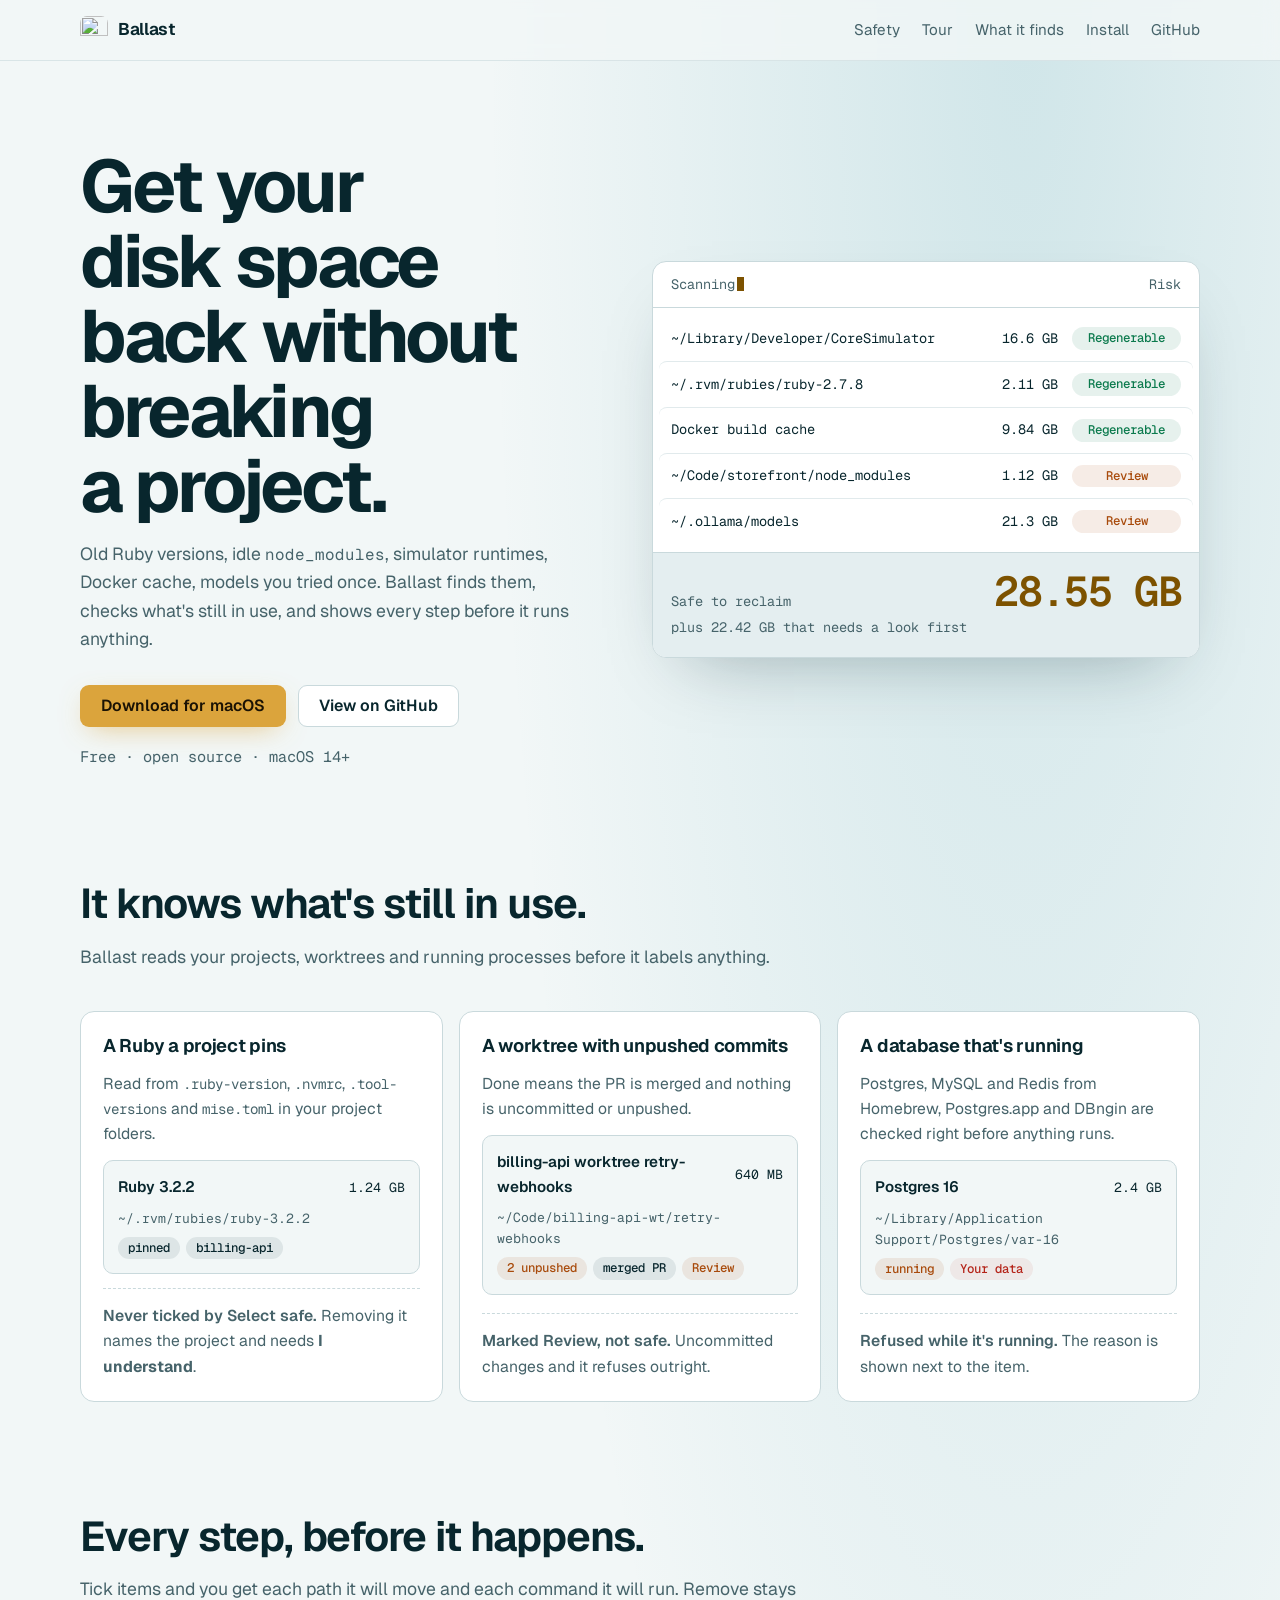
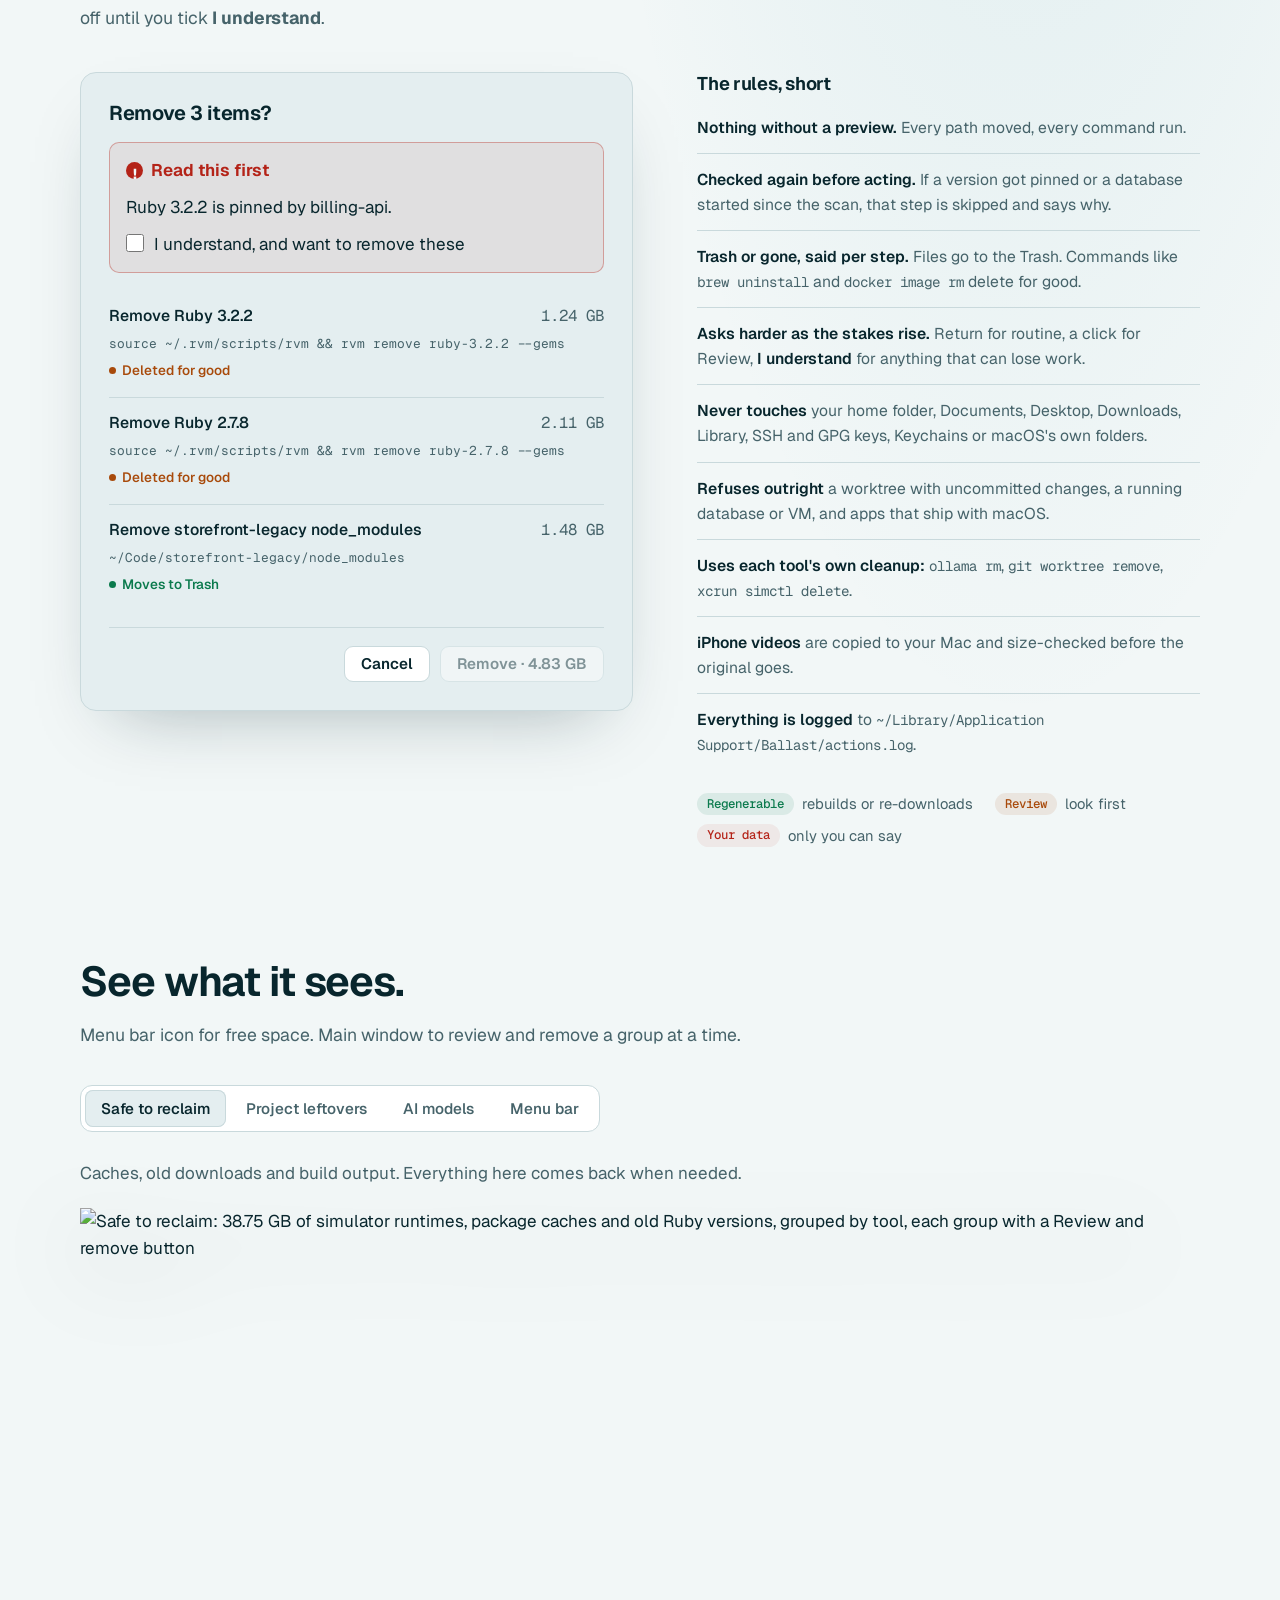
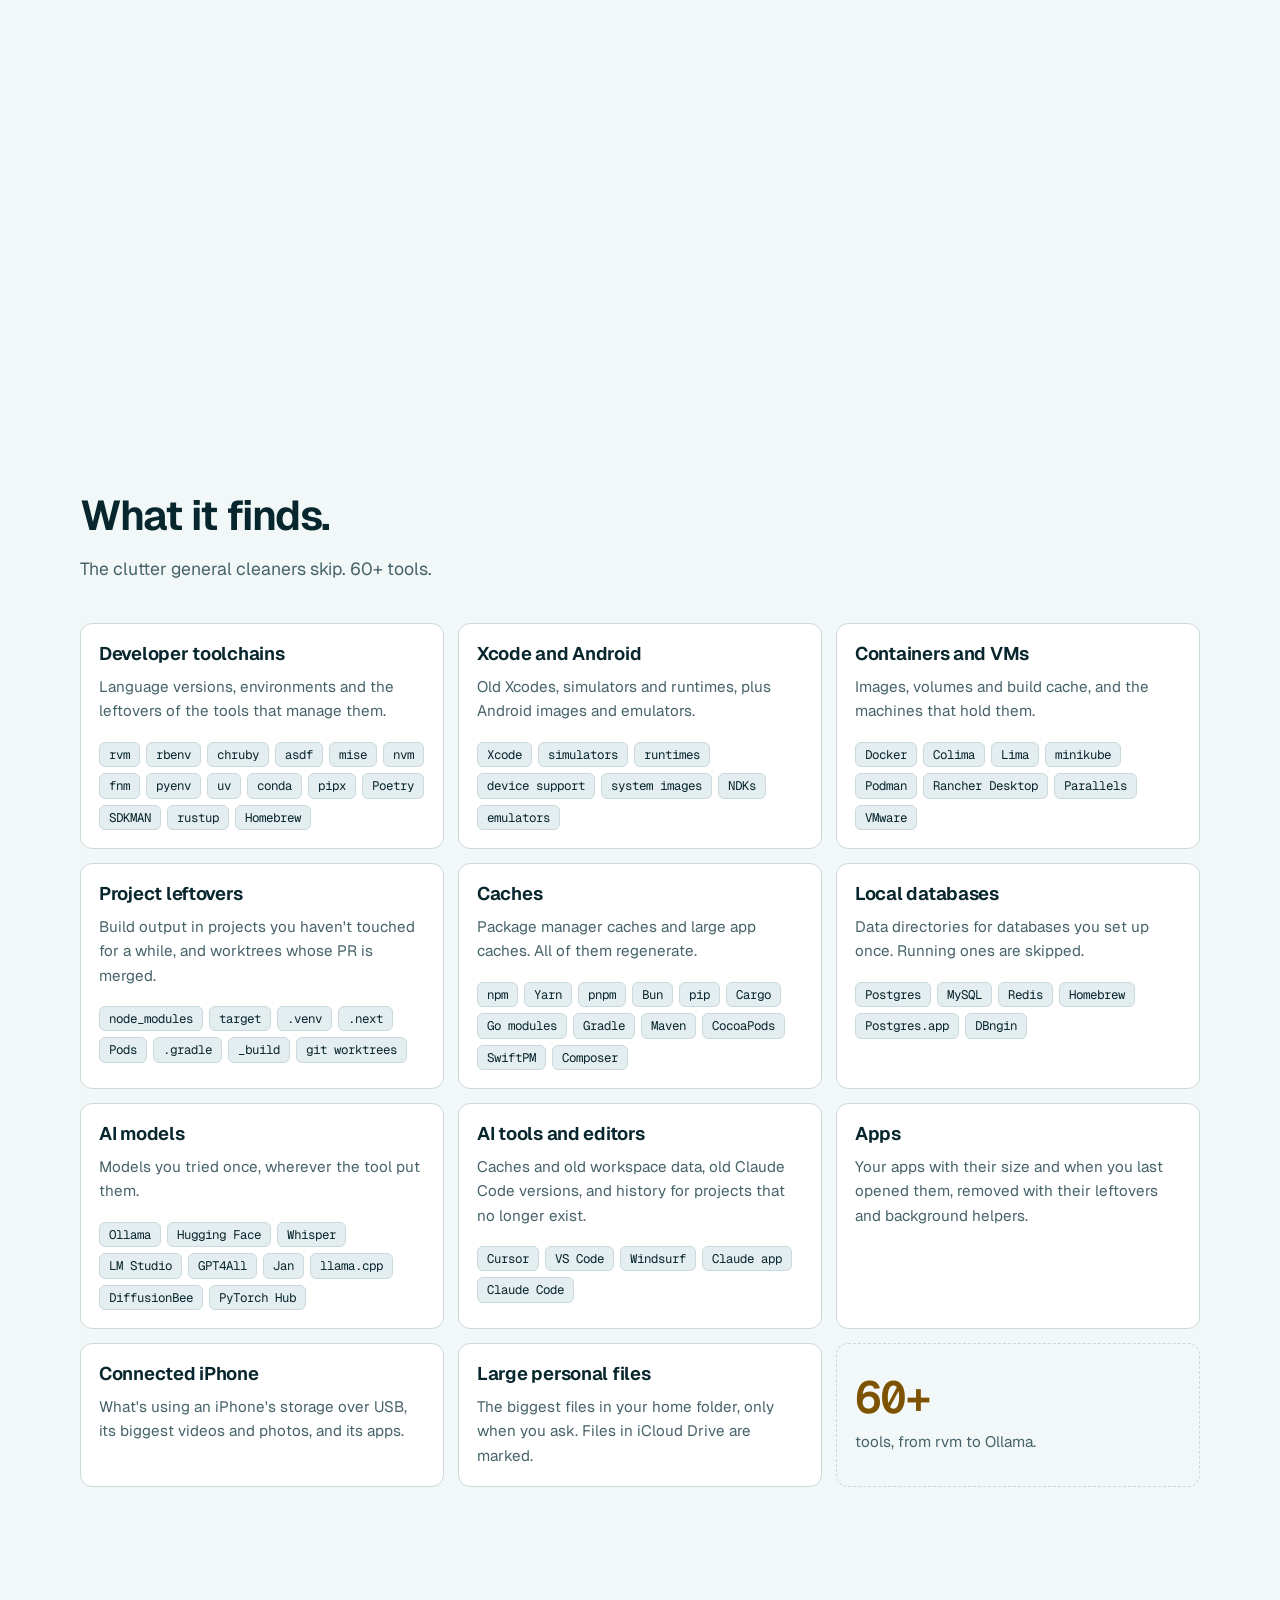
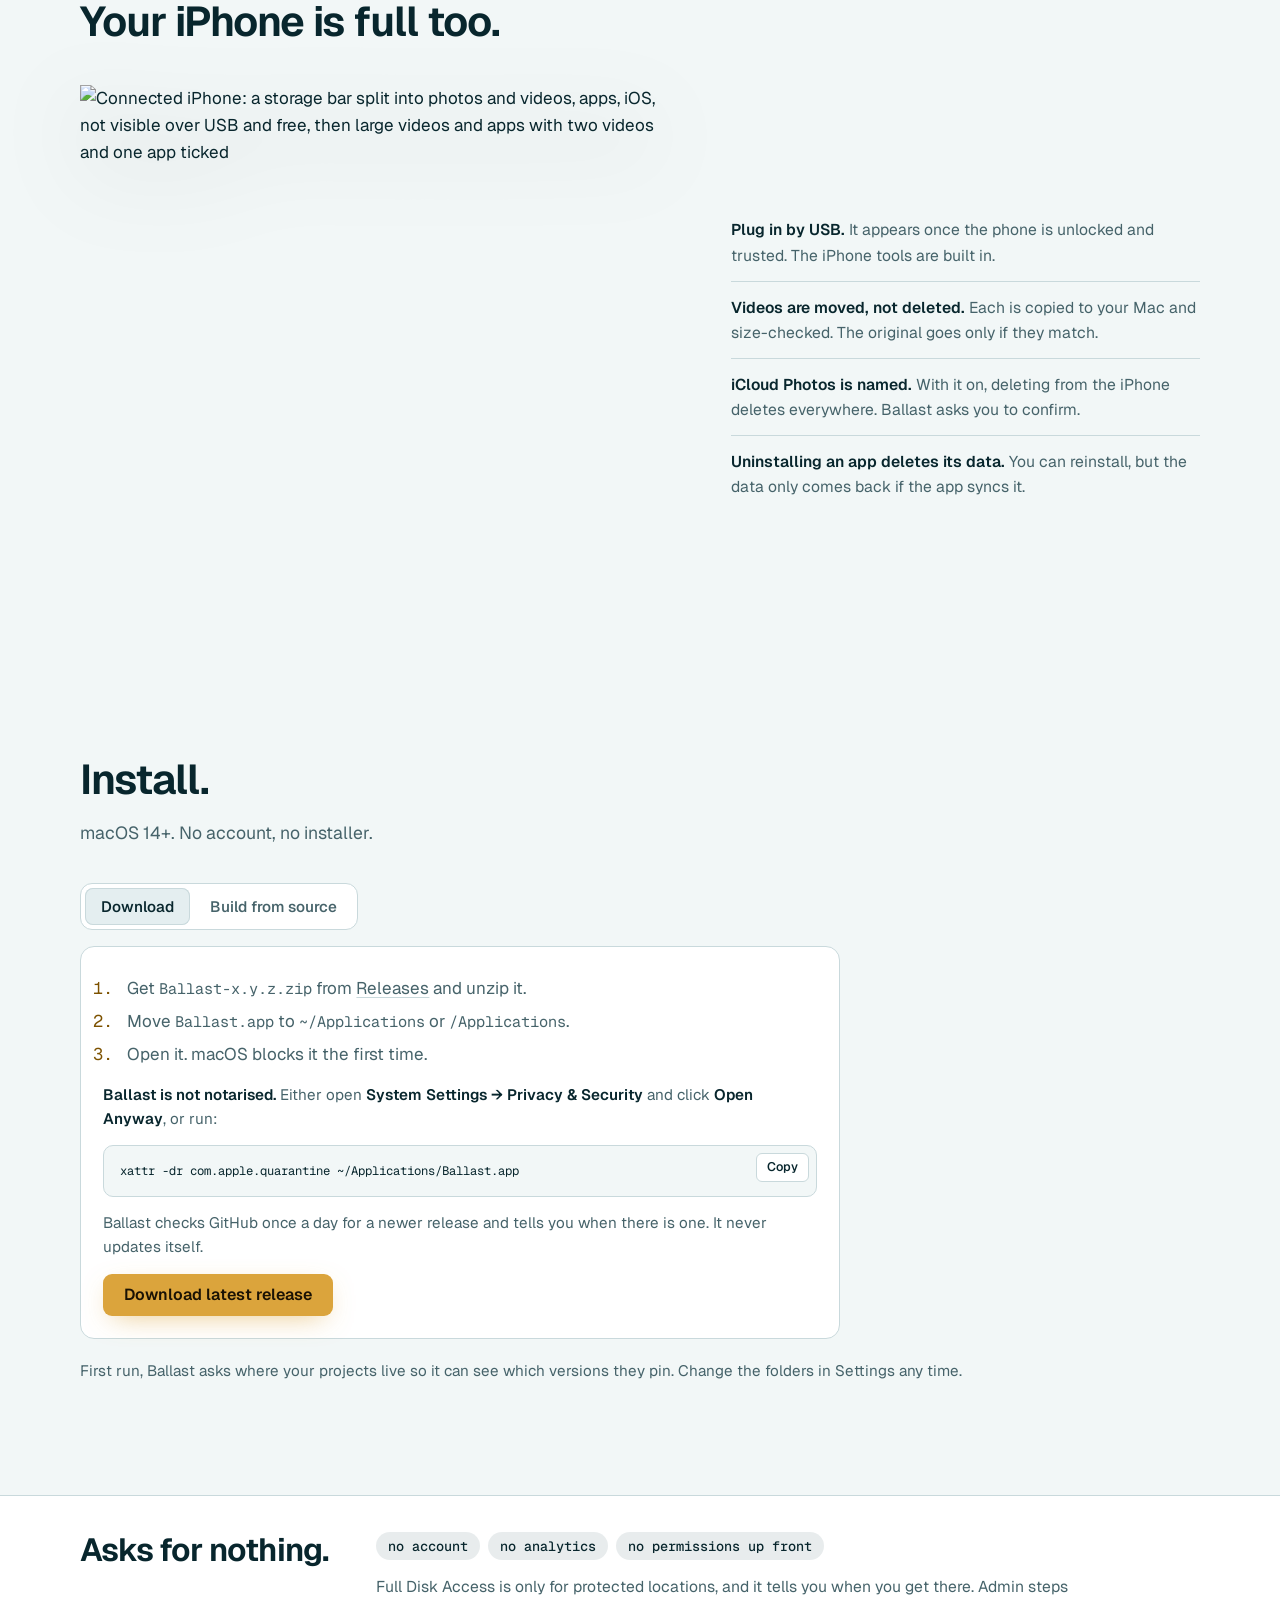
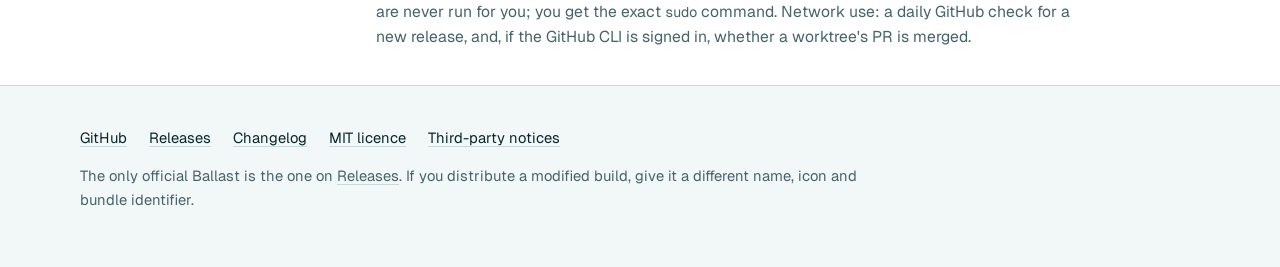
==== commit 36758549: "Site copy: cut meta-commentary, tighten intros to a developer voice Co-Authored-By: Claude Opus 5.5 " ====
--- a/site/index.html
+++ b/site/index.html
@@ -43,7 +43,7 @@
   <div class="wrap">
     <div>
       <h1>Get your disk space back without breaking a project.</h1>
-      <p class="lede">Old Ruby versions, idle <code>node_modules</code>, simulator runtimes, Docker cache, models you tried once. Ballast finds them, knows what's still in use, and shows every step before it does anything.</p>
+      <p class="lede">Old Ruby versions, idle <code>node_modules</code>, simulator runtimes, Docker cache, models you tried once. Ballast finds them, checks what's still in use, and shows every step before it runs anything.</p>
       <div class="cta-row">
         <a class="btn primary" href="https://github.com/linearza/ballast/releases/latest">Download for macOS</a>
         <a class="btn" href="https://github.com/linearza/ballast">View on GitHub</a>
@@ -65,7 +65,6 @@
         <span class="num" id="ledger-num">28.55 GB</span>
         <span class="rest">plus 22.42 GB that needs a look first</span>
       </div>
-      <figcaption class="ledger-note">A sample scan with made-up sizes, like the screenshots below.</figcaption>
     </figure>
   </div>
 </section>
@@ -73,12 +72,12 @@
 <section id="in-use">
   <div class="wrap">
     <h2>It knows what's still in use.</h2>
-    <p class="lede">Most cleaners see a big folder. Ballast reads your projects, your worktrees and your running processes first, then labels what it finds the way you'd want it labelled.</p>
+    <p class="lede">Ballast reads your projects, worktrees and running processes before it labels anything.</p>
 
     <div class="cards">
       <article class="card">
         <h3>A Ruby a project pins</h3>
-        <p>Ballast reads <code>.ruby-version</code>, <code>.nvmrc</code>, <code>.tool-versions</code> and <code>mise.toml</code> from your project folders.</p>
+        <p>Read from <code>.ruby-version</code>, <code>.nvmrc</code>, <code>.tool-versions</code> and <code>mise.toml</code> in your project folders.</p>
         <div class="item">
           <div class="meta"><span class="name">Ruby 3.2.2</span><span>1.24 GB</span></div>
           <span class="sub">~/.rvm/rubies/ruby-3.2.2</span>
@@ -89,18 +88,18 @@
 
       <article class="card">
         <h3>A worktree with unpushed commits</h3>
-        <p>A worktree is only done with when its pull request is merged and nothing is left uncommitted or unpushed.</p>
+        <p>Done means the PR is merged and nothing is uncommitted or unpushed.</p>
         <div class="item">
           <div class="meta"><span class="name">billing-api worktree retry-webhooks</span><span>640 MB</span></div>
           <span class="sub">~/Code/billing-api-wt/retry-webhooks</span>
           <div class="tags"><span class="tag warn">2 unpushed</span><span class="tag">merged PR</span><span class="tag review">Review</span></div>
         </div>
-        <p class="outcome"><strong>Marked Review, not safe.</strong> With uncommitted changes, Ballast refuses it outright.</p>
+        <p class="outcome"><strong>Marked Review, not safe.</strong> Uncommitted changes and it refuses outright.</p>
       </article>
 
       <article class="card">
         <h3>A database that's running</h3>
-        <p>Postgres, MySQL and Redis from Homebrew, Postgres.app and DBngin are checked just before anything happens.</p>
+        <p>Postgres, MySQL and Redis from Homebrew, Postgres.app and DBngin are checked right before anything runs.</p>
         <div class="item">
           <div class="meta"><span class="name">Postgres 16</span><span>2.4 GB</span></div>
           <span class="sub">~/Library/Application Support/Postgres/var-16</span>
@@ -115,7 +114,7 @@
 <section id="safety">
   <div class="wrap">
     <h2>Every step, before it happens.</h2>
-    <p class="lede">You tick items, then see each path Ballast will move and each command it will run. This is the sheet, with the real commands. Tick the box to see the Remove button wake up.</p>
+    <p class="lede">Tick items and you get each path it will move and each command it will run. Remove stays off until you tick <b>I understand</b>.</p>
 
     <div class="split">
       <div class="sheet" role="group" aria-label="Example confirmation sheet">
@@ -146,7 +145,6 @@
           <span class="btn">Cancel</span>
           <span class="btn remove">Remove · 4.83 GB</span>
         </div>
-        <p class="sheet-hint">Illustration of the sheet. The real one is in the app.</p>
       </div>
 
       <div>
@@ -175,7 +173,7 @@
 <section id="tour">
   <div class="wrap">
     <h2>See what it sees.</h2>
-    <p class="lede">The menu bar icon shows free space at a glance. Open the main window to review and remove things a group at a time.</p>
+    <p class="lede">Menu bar icon for free space. Main window to review and remove a group at a time.</p>
 
     <div class="tabs" role="tablist" aria-label="Product tour" id="tour-tabs" hidden>
       <button class="tab" role="tab" id="t-safe" aria-controls="p-safe" aria-selected="true">Safe to reclaim</button>
@@ -186,7 +184,7 @@
 
     <div class="panel" id="p-safe" role="tabpanel" aria-labelledby="t-safe" tabindex="0">
       <h3>Safe to reclaim</h3>
-      <p class="cap">Everything Ballast is sure you can remove: caches, old downloads and build output that come back when needed, and nothing you use.</p>
+      <p class="cap">Caches, old downloads and build output. Everything here comes back when needed.</p>
       <figure class="shot"><picture>
         <source media="(prefers-color-scheme: dark)" srcset="screenshots/safe-dark.png">
         <img src="screenshots/safe.png" width="2120" height="1464" loading="lazy" decoding="async" alt="Safe to reclaim: 38.75 GB of simulator runtimes, package caches and old Ruby versions, grouped by tool, each group with a Review and remove button">
@@ -195,7 +193,7 @@
 
     <div class="panel" id="p-proj" role="tabpanel" aria-labelledby="t-proj" tabindex="0">
       <h3>Project leftovers</h3>
-      <p class="cap">Which <code>node_modules</code> and build folders belong to projects you haven't touched in a while, and which git worktrees are done with.</p>
+      <p class="cap"><code>node_modules</code> and build folders from projects you haven't touched in a while, and git worktrees that are done.</p>
       <figure class="shot"><picture>
         <source media="(prefers-color-scheme: dark)" srcset="screenshots/projects-dark.png">
         <img src="screenshots/projects.png" width="2120" height="1464" loading="lazy" decoding="async" alt="Project leftovers: idle node_modules folders and git worktrees, badged with merged or open pull requests and uncommitted changes">
@@ -204,7 +202,7 @@
 
     <div class="panel" id="p-ai" role="tabpanel" aria-labelledby="t-ai" tabindex="0">
       <h3>AI models</h3>
-      <p class="cap">Every model you've downloaded, wherever the tool put it. Ollama models go with <code>ollama rm</code>, and a blob two models share stays until neither needs it.</p>
+      <p class="cap">Every model you've downloaded, wherever the tool put it. Ollama models go via <code>ollama rm</code>. A blob two models share stays until neither needs it.</p>
       <figure class="shot"><picture>
         <source media="(prefers-color-scheme: dark)" srcset="screenshots/models-dark.png">
         <img src="screenshots/models.png" width="2120" height="1464" loading="lazy" decoding="async" alt="AI models: Ollama, Hugging Face and LM Studio models with their sizes, two ticked for removal">
@@ -214,7 +212,7 @@
     <div class="panel menu-panel" id="p-menu" role="tabpanel" aria-labelledby="t-menu" tabindex="0">
       <div>
         <h3>Menu bar</h3>
-        <p class="cap">Free space at a glance. Click for the biggest concerns, what's safe to reclaim and a connected iPhone's storage. Only one copy of Ballast runs at a time: opening it again brings up the window you already have.</p>
+        <p class="cap">Free space in the bar. Click for the biggest concerns, what's safe to reclaim and a connected iPhone's storage. Only one copy runs at a time; opening it again focuses the existing window.</p>
       </div>
       <figure class="shot narrow"><picture>
         <source media="(prefers-color-scheme: dark)" srcset="screenshots/menu-dark.png">
@@ -227,7 +225,7 @@
 <section id="finds">
   <div class="wrap">
     <h2>What it finds.</h2>
-    <p class="lede">Developer clutter that general cleaners miss, across more than 60 tools.</p>
+    <p class="lede">The clutter general cleaners skip. 60+ tools.</p>
 
     <div class="grid">
       <article class="cat">
@@ -237,7 +235,7 @@
       </article>
       <article class="cat">
         <h3>Xcode and Android</h3>
-        <p>Old Xcodes, simulators and their runtimes, plus Android images and emulators.</p>
+        <p>Old Xcodes, simulators and runtimes, plus Android images and emulators.</p>
         <details open><summary>Tools</summary><ul class="chips"><li>Xcode</li><li>simulators</li><li>runtimes</li><li>device support</li><li>system images</li><li>NDKs</li><li>emulators</li></ul></details>
       </article>
       <article class="cat">
@@ -252,12 +250,12 @@
       </article>
       <article class="cat">
         <h3>Caches</h3>
-        <p>Package manager caches and large app caches, all of which come back when needed.</p>
+        <p>Package manager caches and large app caches. All of them regenerate.</p>
         <details open><summary>Tools</summary><ul class="chips"><li>npm</li><li>Yarn</li><li>pnpm</li><li>Bun</li><li>pip</li><li>Cargo</li><li>Go modules</li><li>Gradle</li><li>Maven</li><li>CocoaPods</li><li>SwiftPM</li><li>Composer</li></ul></details>
       </article>
       <article class="cat">
         <h3>Local databases</h3>
-        <p>Data directories for databases you set up once. Running ones are left alone.</p>
+        <p>Data directories for databases you set up once. Running ones are skipped.</p>
         <details open><summary>Tools</summary><ul class="chips"><li>Postgres</li><li>MySQL</li><li>Redis</li><li>Homebrew</li><li>Postgres.app</li><li>DBngin</li></ul></details>
       </article>
       <article class="cat">
@@ -287,7 +285,7 @@
       </article>
       <article class="cat count" aria-label="Tool count">
         <span class="big">60+</span>
-        <p>tools recognised, from rvm to Ollama.</p>
+        <p>tools, from rvm to Ollama.</p>
       </article>
     </div>
   </div>
@@ -302,10 +300,10 @@
         <img src="screenshots/iphone.png" width="2120" height="2024" loading="lazy" decoding="async" alt="Connected iPhone: a storage bar split into photos and videos, apps, iOS, not visible over USB and free, then large videos and apps with two videos and one app ticked">
       </picture></figure>
       <ul>
-        <li><b>Plug in by USB.</b> It shows up as soon as the phone is unlocked and trusted. Nothing to install: the iPhone tools are built into Ballast.</li>
-        <li><b>Videos are moved, not just deleted.</b> Each is copied to your Mac and size-checked, and the original goes only if they match.</li>
-        <li><b>iCloud Photos is named.</b> With it on, deleting from the iPhone deletes everywhere else too, and Ballast asks you to confirm.</li>
-        <li><b>Uninstalling an app deletes its data.</b> You can reinstall it, but the data returns only if the app syncs it.</li>
+        <li><b>Plug in by USB.</b> It appears once the phone is unlocked and trusted. The iPhone tools are built in.</li>
+        <li><b>Videos are moved, not deleted.</b> Each is copied to your Mac and size-checked. The original goes only if they match.</li>
+        <li><b>iCloud Photos is named.</b> With it on, deleting from the iPhone deletes everywhere. Ballast asks you to confirm.</li>
+        <li><b>Uninstalling an app deletes its data.</b> You can reinstall, but the data only comes back if the app syncs it.</li>
       </ul>
     </div>
   </div>
@@ -314,7 +312,7 @@
 <section id="install">
   <div class="wrap">
     <h2>Install.</h2>
-    <p class="lede">macOS 14 or later. No account, no installer.</p>
+    <p class="lede">macOS 14+. No account, no installer.</p>
 
     <div class="tabs install-tabs" role="tablist" aria-label="Install method" id="install-tabs" hidden>
       <button class="tab" role="tab" id="i-dl" aria-controls="ip-dl" aria-selected="true">Download</button>
@@ -346,7 +344,7 @@
       </div>
     </div>
 
-    <p class="note" style="margin-top:20px">First run: Ballast asks where your projects live, so it can see which versions they need and never suggest removing one that's in use. Change the folders in Settings any time.</p>
+    <p class="note" style="margin-top:20px">First run, Ballast asks where your projects live so it can see which versions they pin. Change the folders in Settings any time.</p>
   </div>
 </section>
 
@@ -359,7 +357,7 @@
         <li><span class="tag">no analytics</span></li>
         <li><span class="tag">no permissions up front</span></li>
       </ul>
-      <p>Full Disk Access is only for protected locations, and Ballast says so when you reach that step. Administrator steps are never run for you: you get the exact <code>sudo</code> command to run yourself. The network is used for two things: a daily check of GitHub for a newer Ballast, and, if you have the GitHub CLI signed in, asking GitHub whether a worktree's pull request is merged.</p>
+      <p>Full Disk Access is only for protected locations, and it tells you when you get there. Admin steps are never run for you; you get the exact <code>sudo</code> command. Network use: a daily GitHub check for a new release, and, if the GitHub CLI is signed in, whether a worktree's PR is merged.</p>
     </div>
   </div>
 </section>
@@ -375,7 +373,7 @@
       <a href="https://github.com/linearza/ballast/blob/main/LICENSE">MIT licence</a>
       <a href="https://github.com/linearza/ballast#third-party-software">Third-party notices</a>
     </nav>
-    <p>Official builds: the only official Ballast is the one on <a href="https://github.com/linearza/ballast/releases">Releases</a>. If you distribute a modified build, give it a different name, icon and bundle identifier.</p>
+    <p>The only official Ballast is the one on <a href="https://github.com/linearza/ballast/releases">Releases</a>. If you distribute a modified build, give it a different name, icon and bundle identifier.</p>
   </div>
 </footer>
 
--- a/site/style.css
+++ b/site/style.css
@@ -272,3 +272,4 @@
   html { scroll-behavior: auto; }
   .caret::after { animation: none; }
 }
+@media (max-width: 600px) { .code.has-copy pre { padding-right: 16px; padding-bottom: 48px; } .copy { top: auto; bottom: 8px; } }
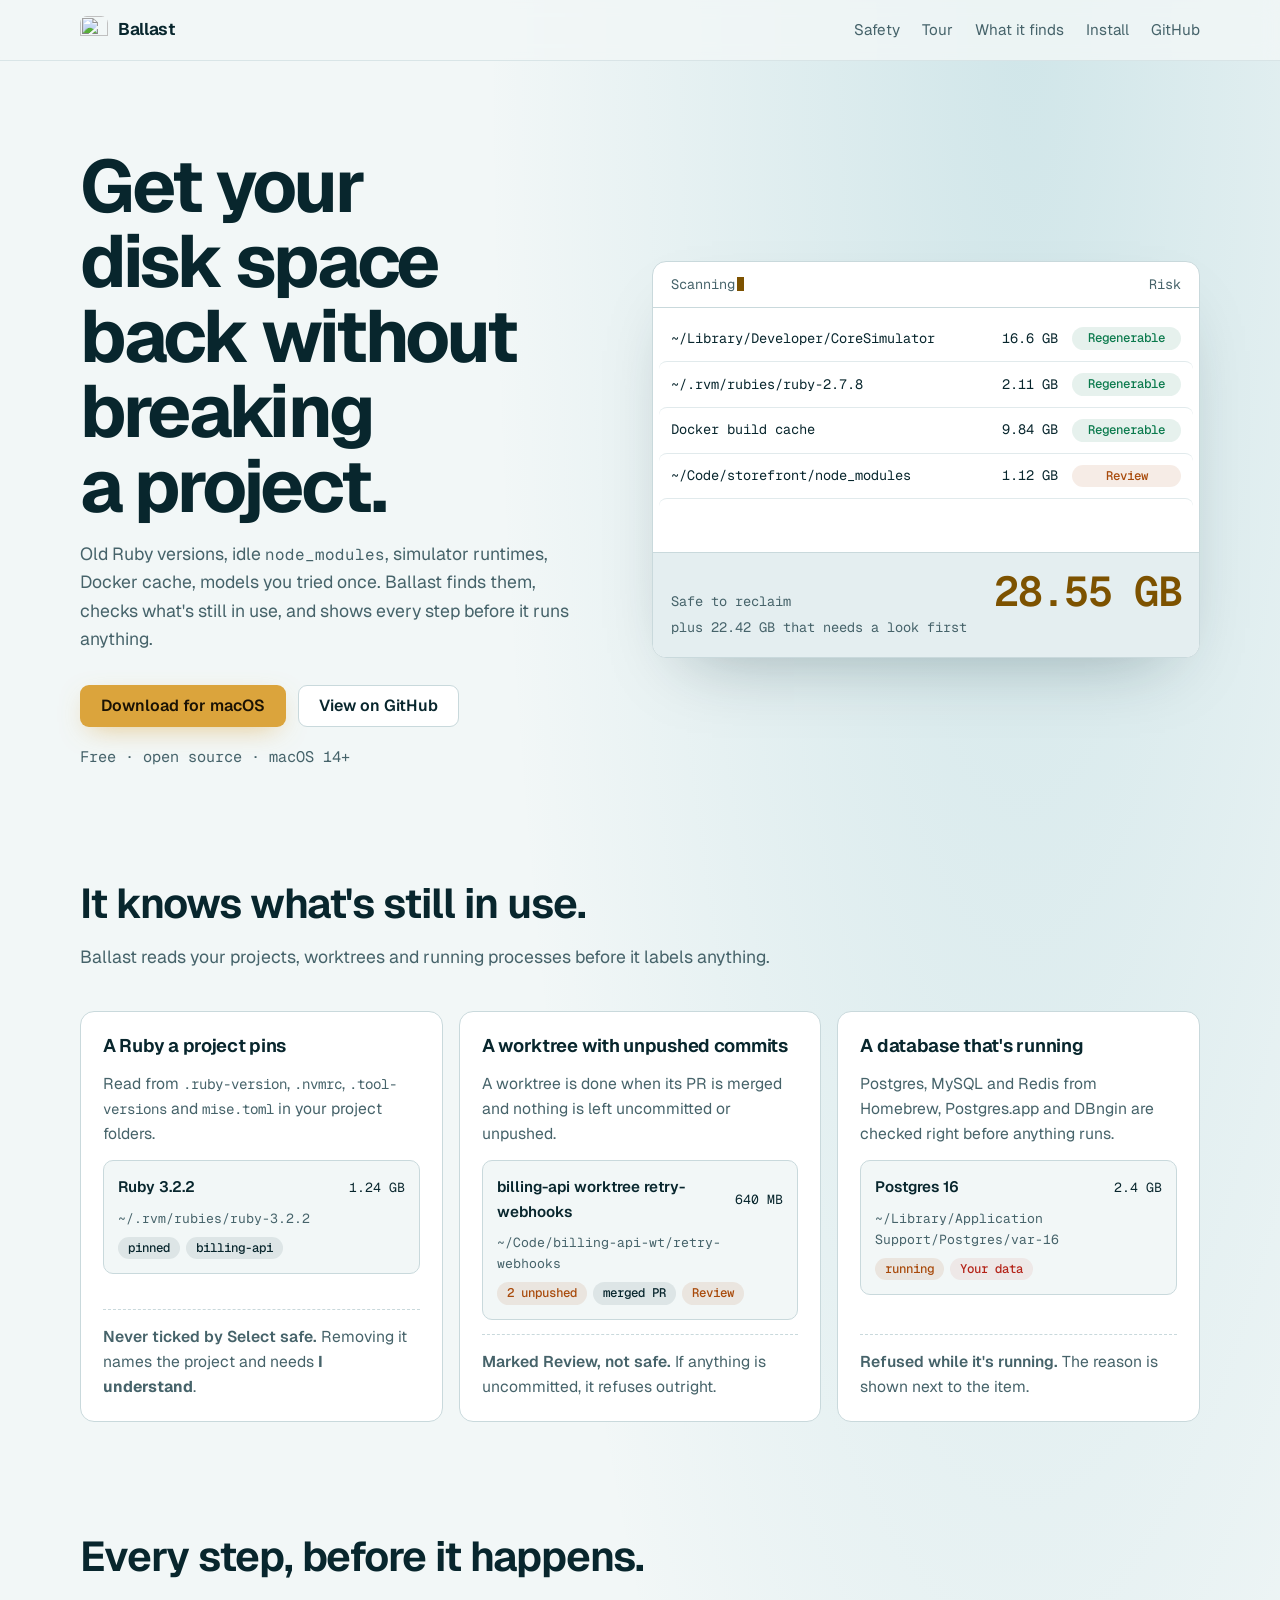
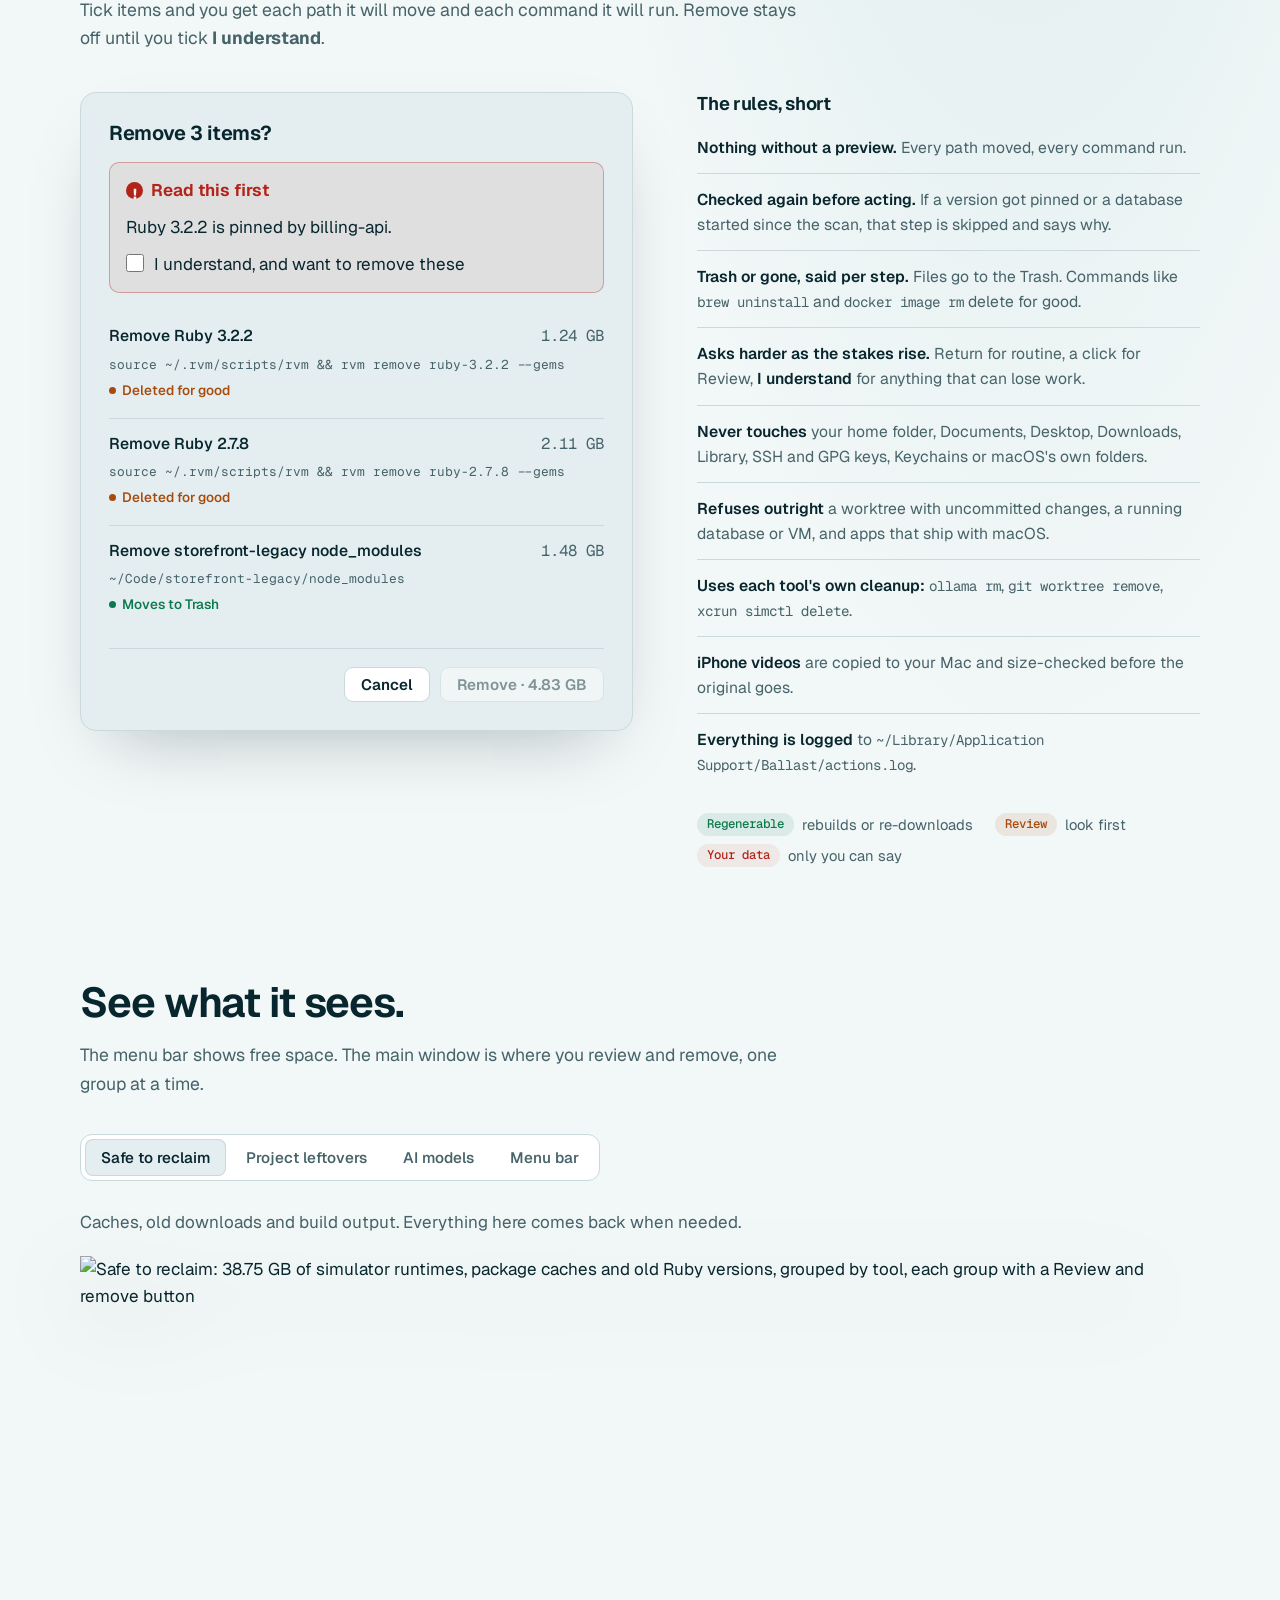
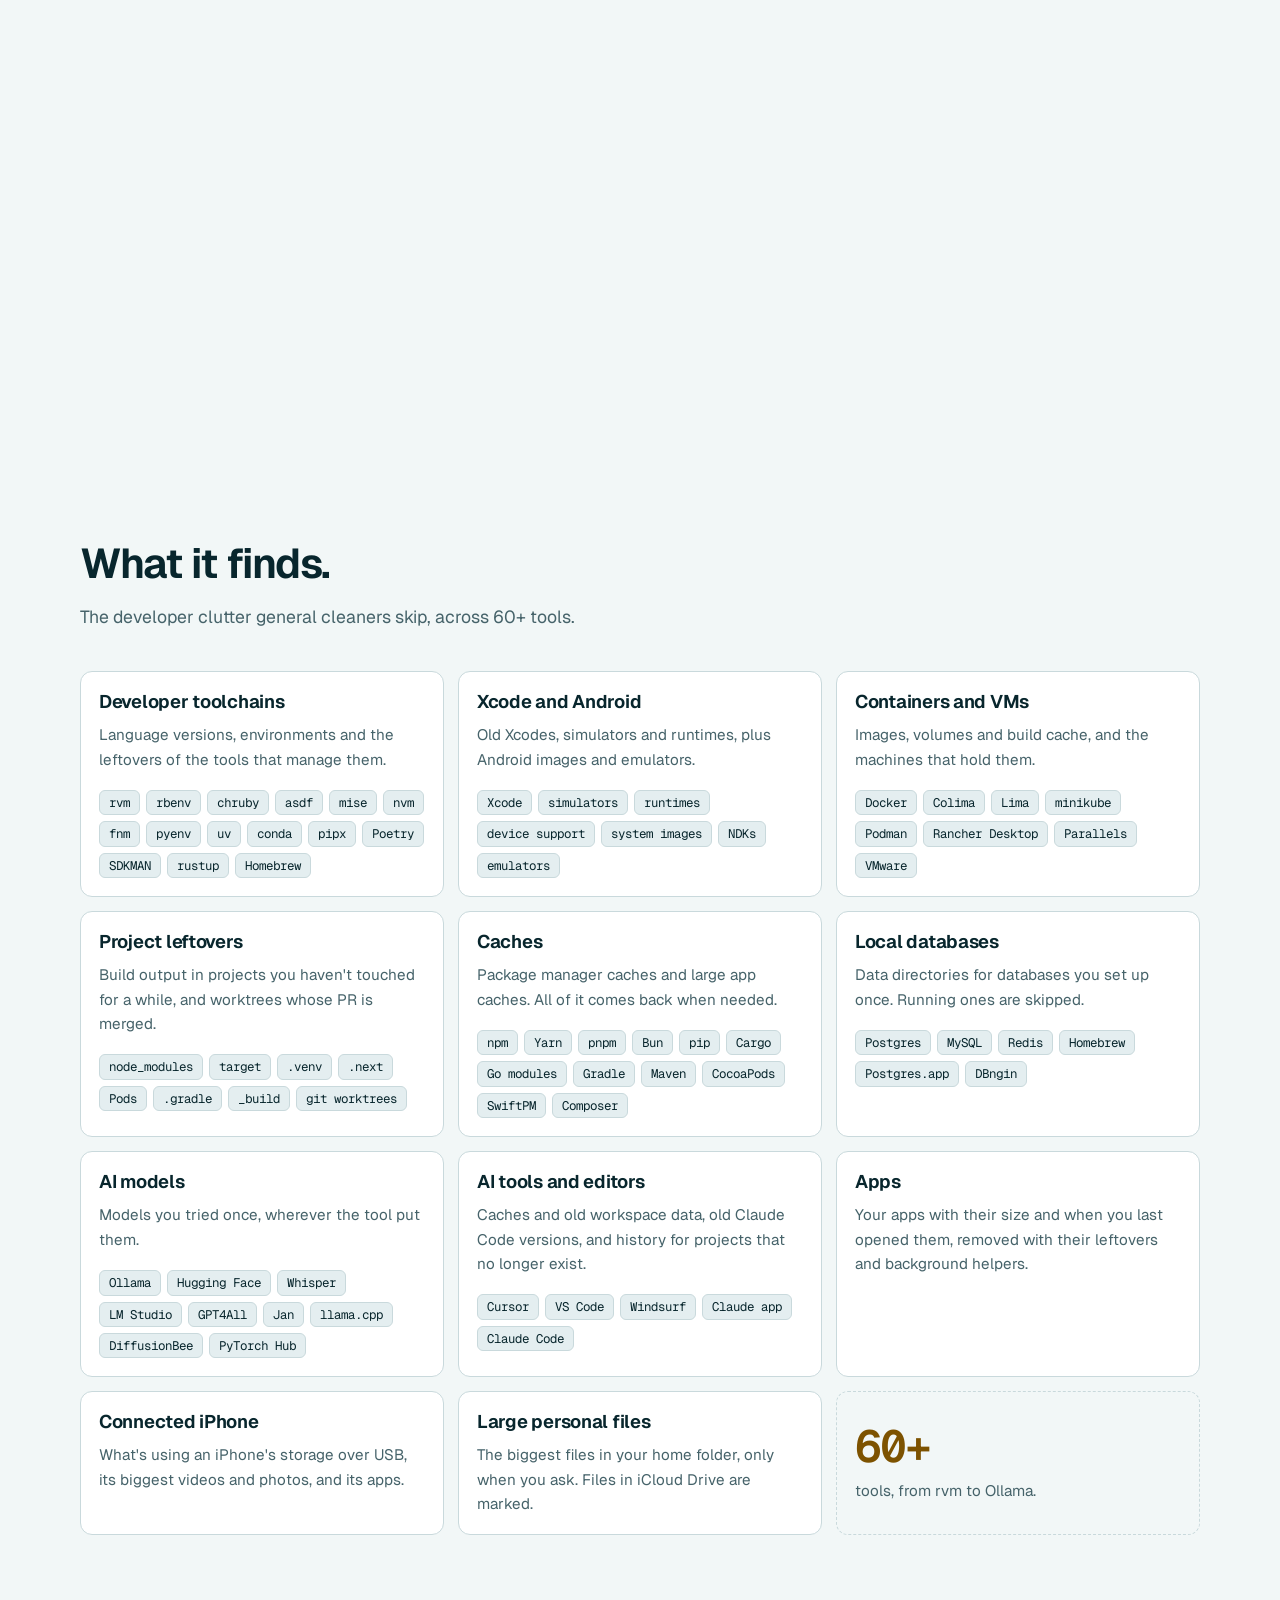
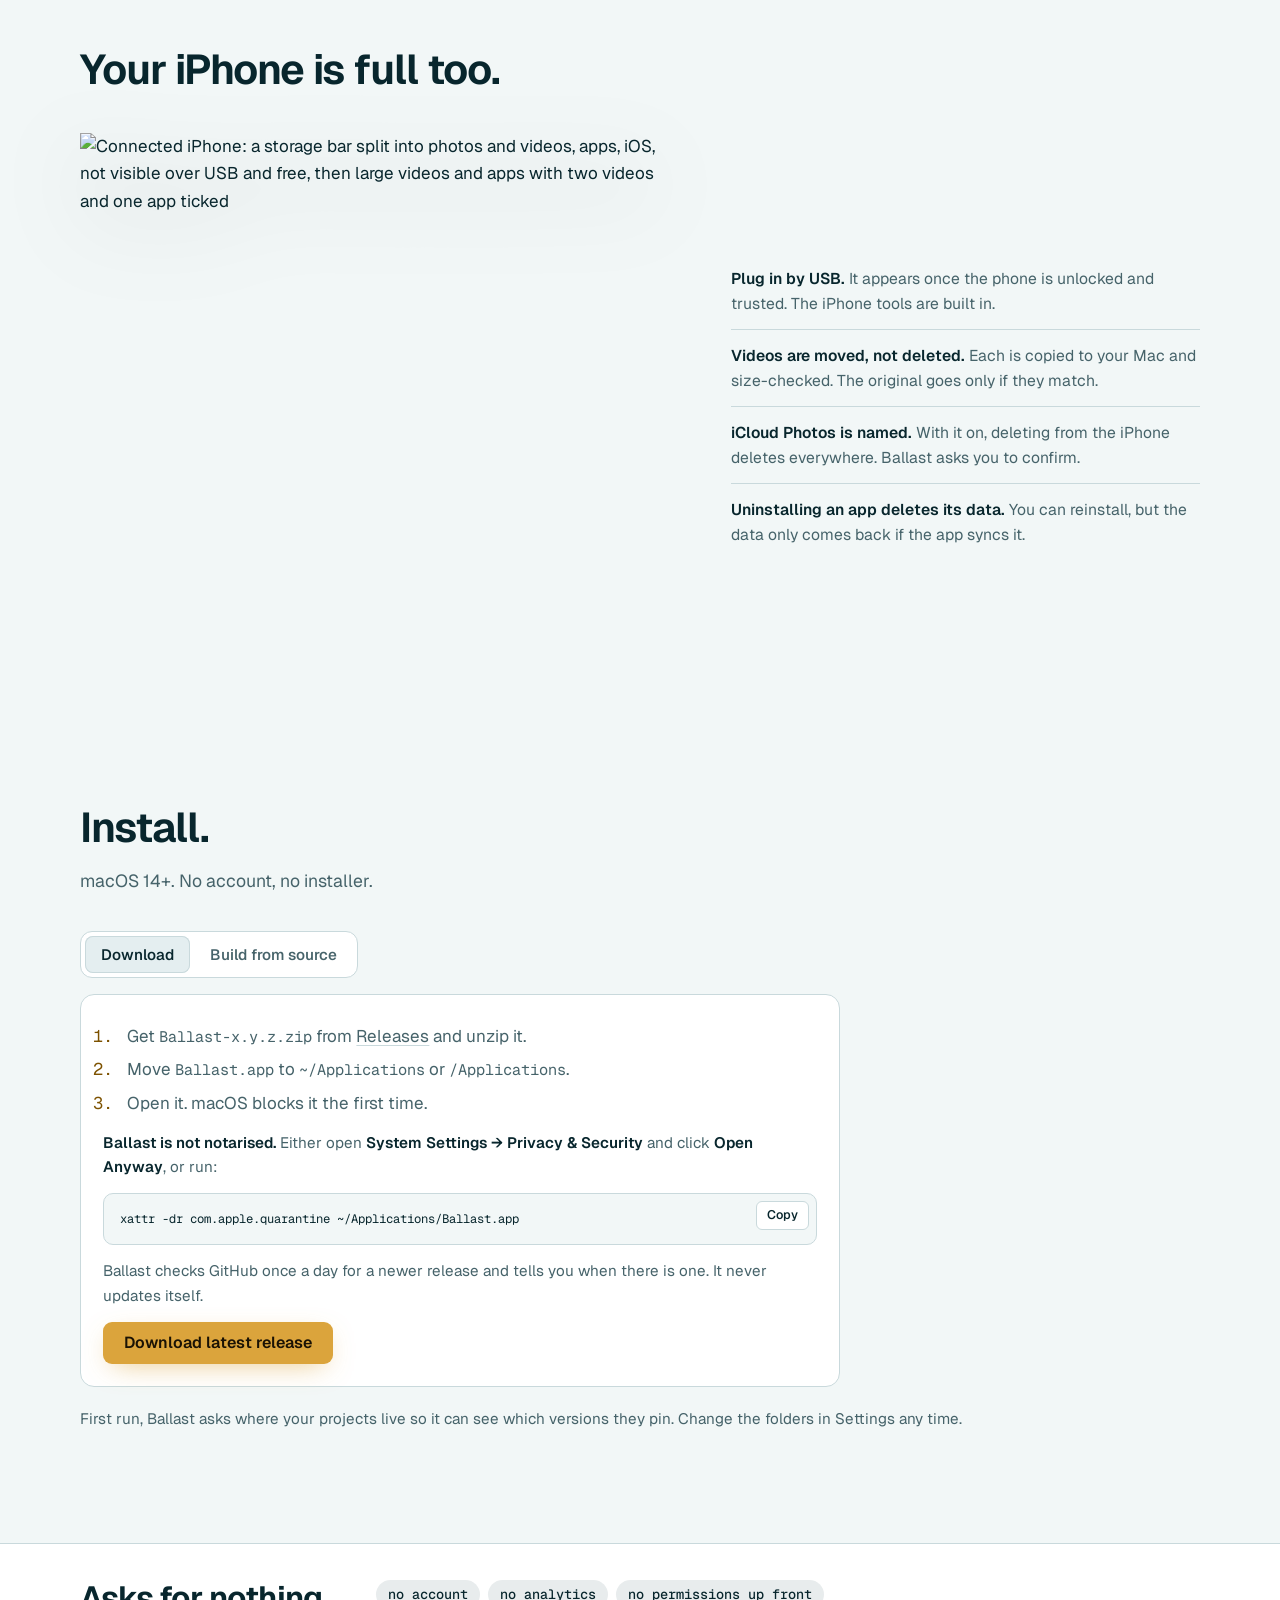
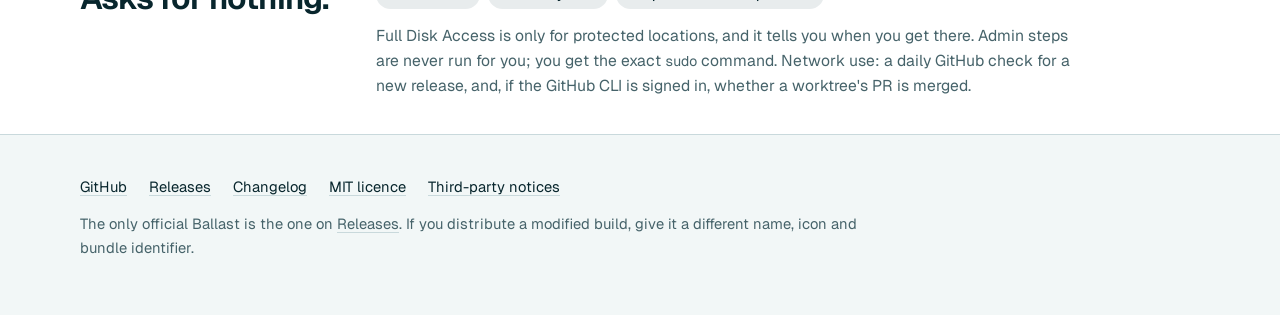
==== commit 0c56f613: "Site copy: smooth the tersest lines; clamp ledger count-up so it never shows a negative total Co-Aut" ====
--- a/site/index.html
+++ b/site/index.html
@@ -88,13 +88,13 @@
 
       <article class="card">
         <h3>A worktree with unpushed commits</h3>
-        <p>Done means the PR is merged and nothing is uncommitted or unpushed.</p>
+        <p>A worktree is done when its PR is merged and nothing is left uncommitted or unpushed.</p>
         <div class="item">
           <div class="meta"><span class="name">billing-api worktree retry-webhooks</span><span>640 MB</span></div>
           <span class="sub">~/Code/billing-api-wt/retry-webhooks</span>
           <div class="tags"><span class="tag warn">2 unpushed</span><span class="tag">merged PR</span><span class="tag review">Review</span></div>
         </div>
-        <p class="outcome"><strong>Marked Review, not safe.</strong> Uncommitted changes and it refuses outright.</p>
+        <p class="outcome"><strong>Marked Review, not safe.</strong> If anything is uncommitted, it refuses outright.</p>
       </article>
 
       <article class="card">
@@ -173,7 +173,7 @@
 <section id="tour">
   <div class="wrap">
     <h2>See what it sees.</h2>
-    <p class="lede">Menu bar icon for free space. Main window to review and remove a group at a time.</p>
+    <p class="lede">The menu bar shows free space. The main window is where you review and remove, one group at a time.</p>
 
     <div class="tabs" role="tablist" aria-label="Product tour" id="tour-tabs" hidden>
       <button class="tab" role="tab" id="t-safe" aria-controls="p-safe" aria-selected="true">Safe to reclaim</button>
@@ -212,7 +212,7 @@
     <div class="panel menu-panel" id="p-menu" role="tabpanel" aria-labelledby="t-menu" tabindex="0">
       <div>
         <h3>Menu bar</h3>
-        <p class="cap">Free space in the bar. Click for the biggest concerns, what's safe to reclaim and a connected iPhone's storage. Only one copy runs at a time; opening it again focuses the existing window.</p>
+        <p class="cap">Free space in the menu bar. Click it for the biggest concerns, what's safe to reclaim and a connected iPhone's storage. Only one copy runs at a time; opening it again focuses the existing window.</p>
       </div>
       <figure class="shot narrow"><picture>
         <source media="(prefers-color-scheme: dark)" srcset="screenshots/menu-dark.png">
@@ -225,7 +225,7 @@
 <section id="finds">
   <div class="wrap">
     <h2>What it finds.</h2>
-    <p class="lede">The clutter general cleaners skip. 60+ tools.</p>
+    <p class="lede">The developer clutter general cleaners skip, across 60+ tools.</p>
 
     <div class="grid">
       <article class="cat">
@@ -250,7 +250,7 @@
       </article>
       <article class="cat">
         <h3>Caches</h3>
-        <p>Package manager caches and large app caches. All of them regenerate.</p>
+        <p>Package manager caches and large app caches. All of it comes back when needed.</p>
         <details open><summary>Tools</summary><ul class="chips"><li>npm</li><li>Yarn</li><li>pnpm</li><li>Bun</li><li>pip</li><li>Cargo</li><li>Go modules</li><li>Gradle</li><li>Maven</li><li>CocoaPods</li><li>SwiftPM</li><li>Composer</li></ul></details>
       </article>
       <article class="cat">
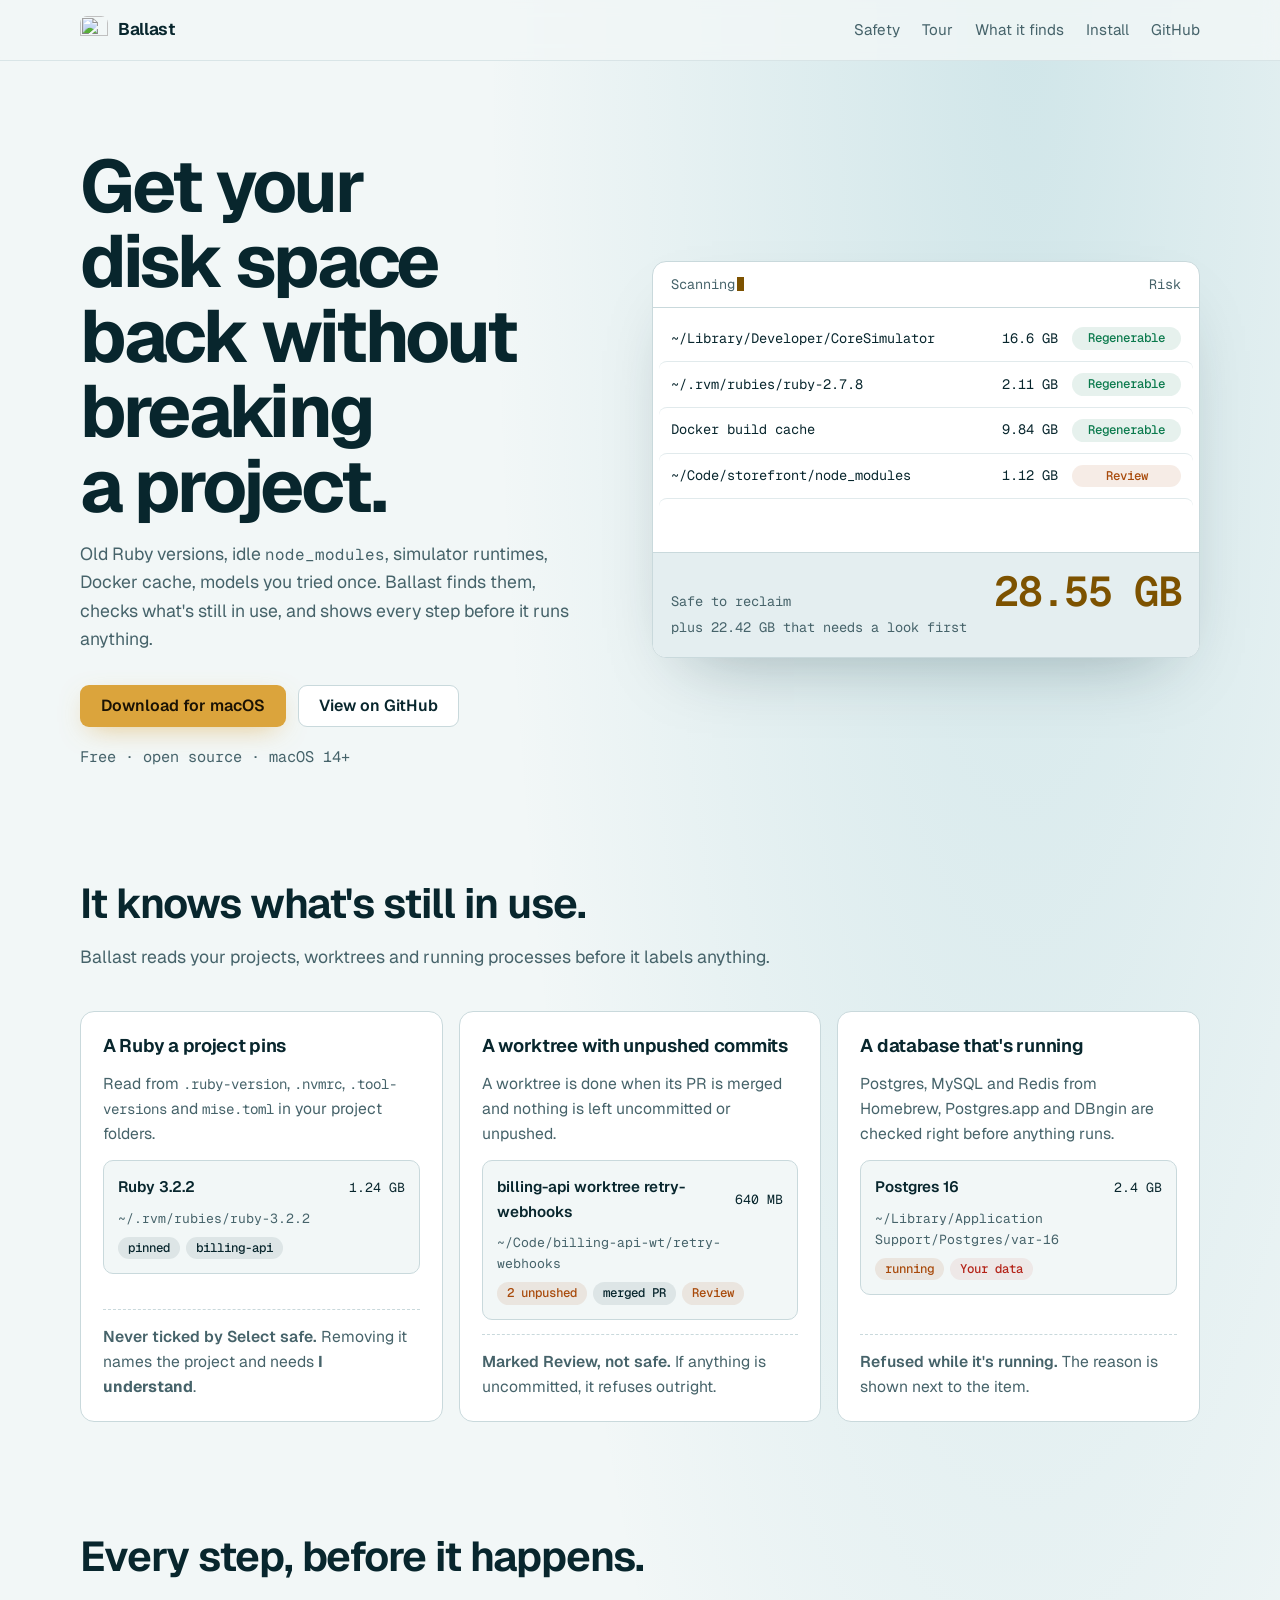
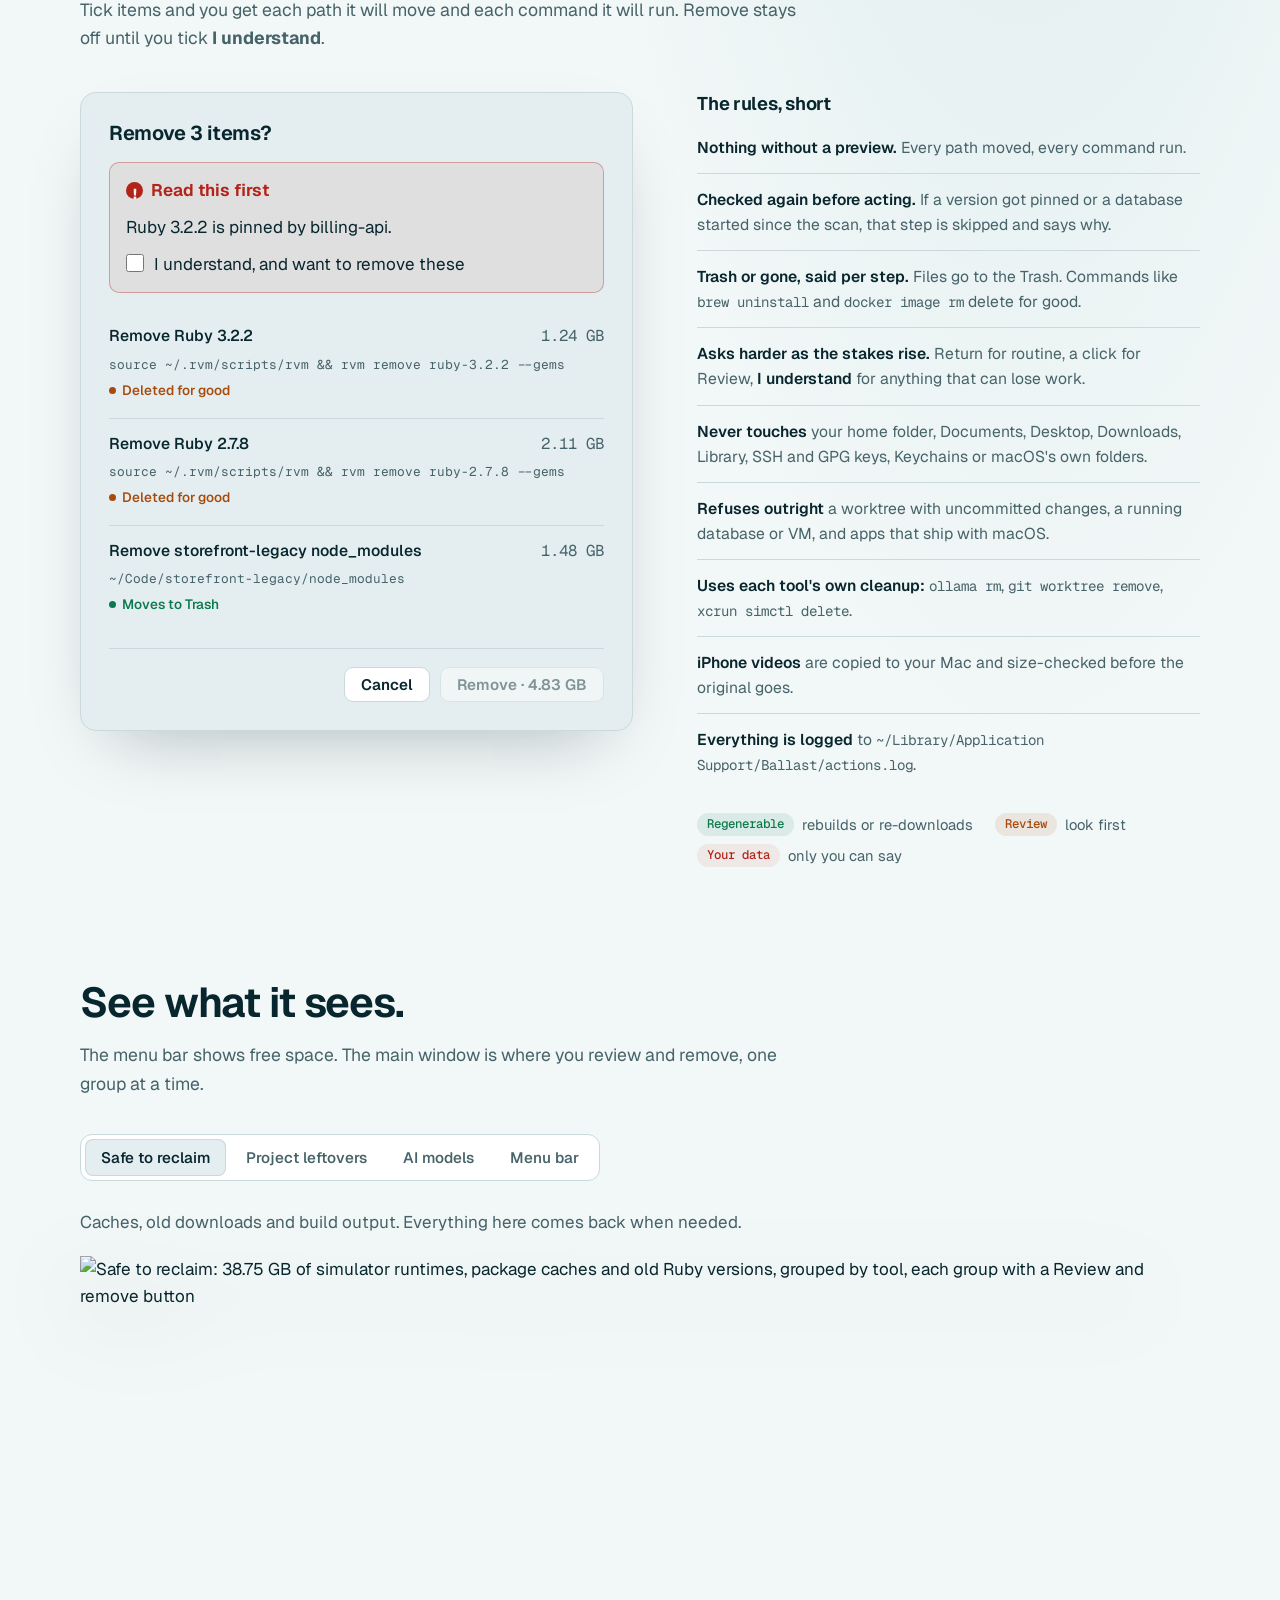
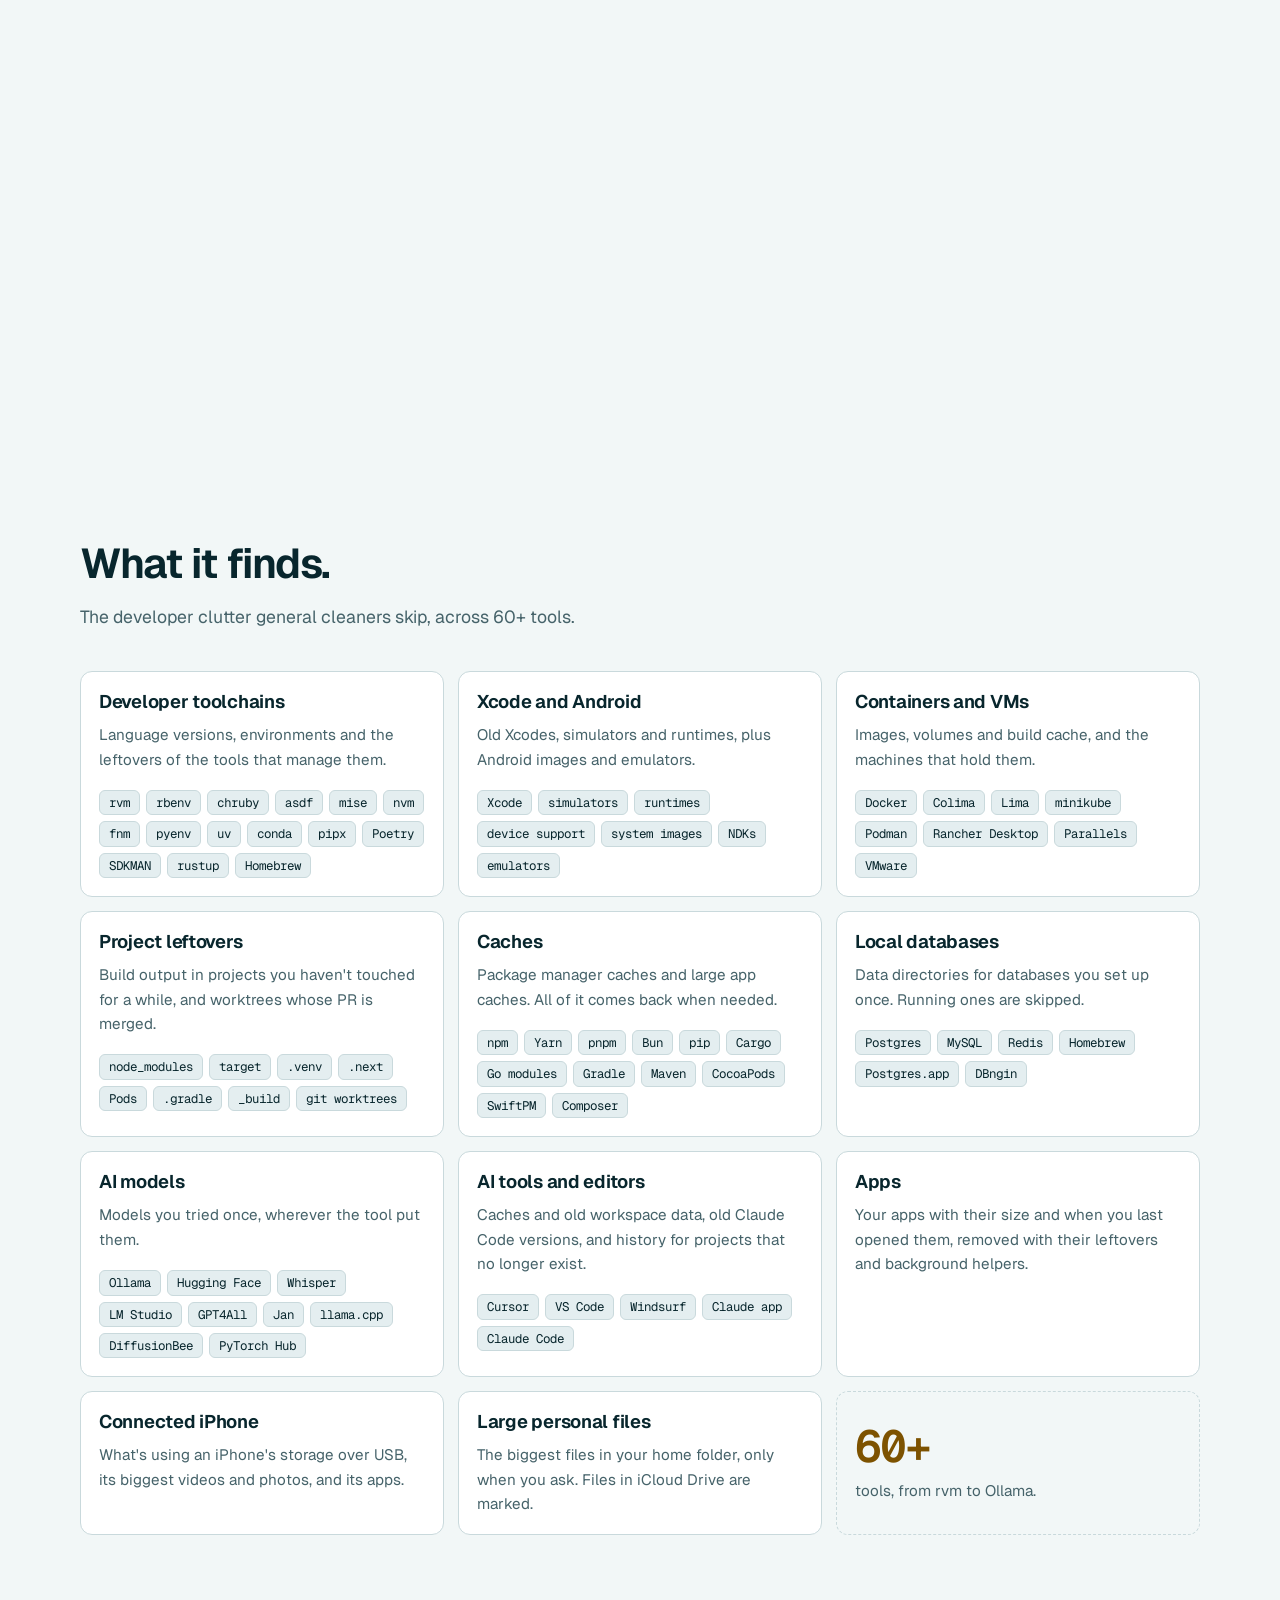
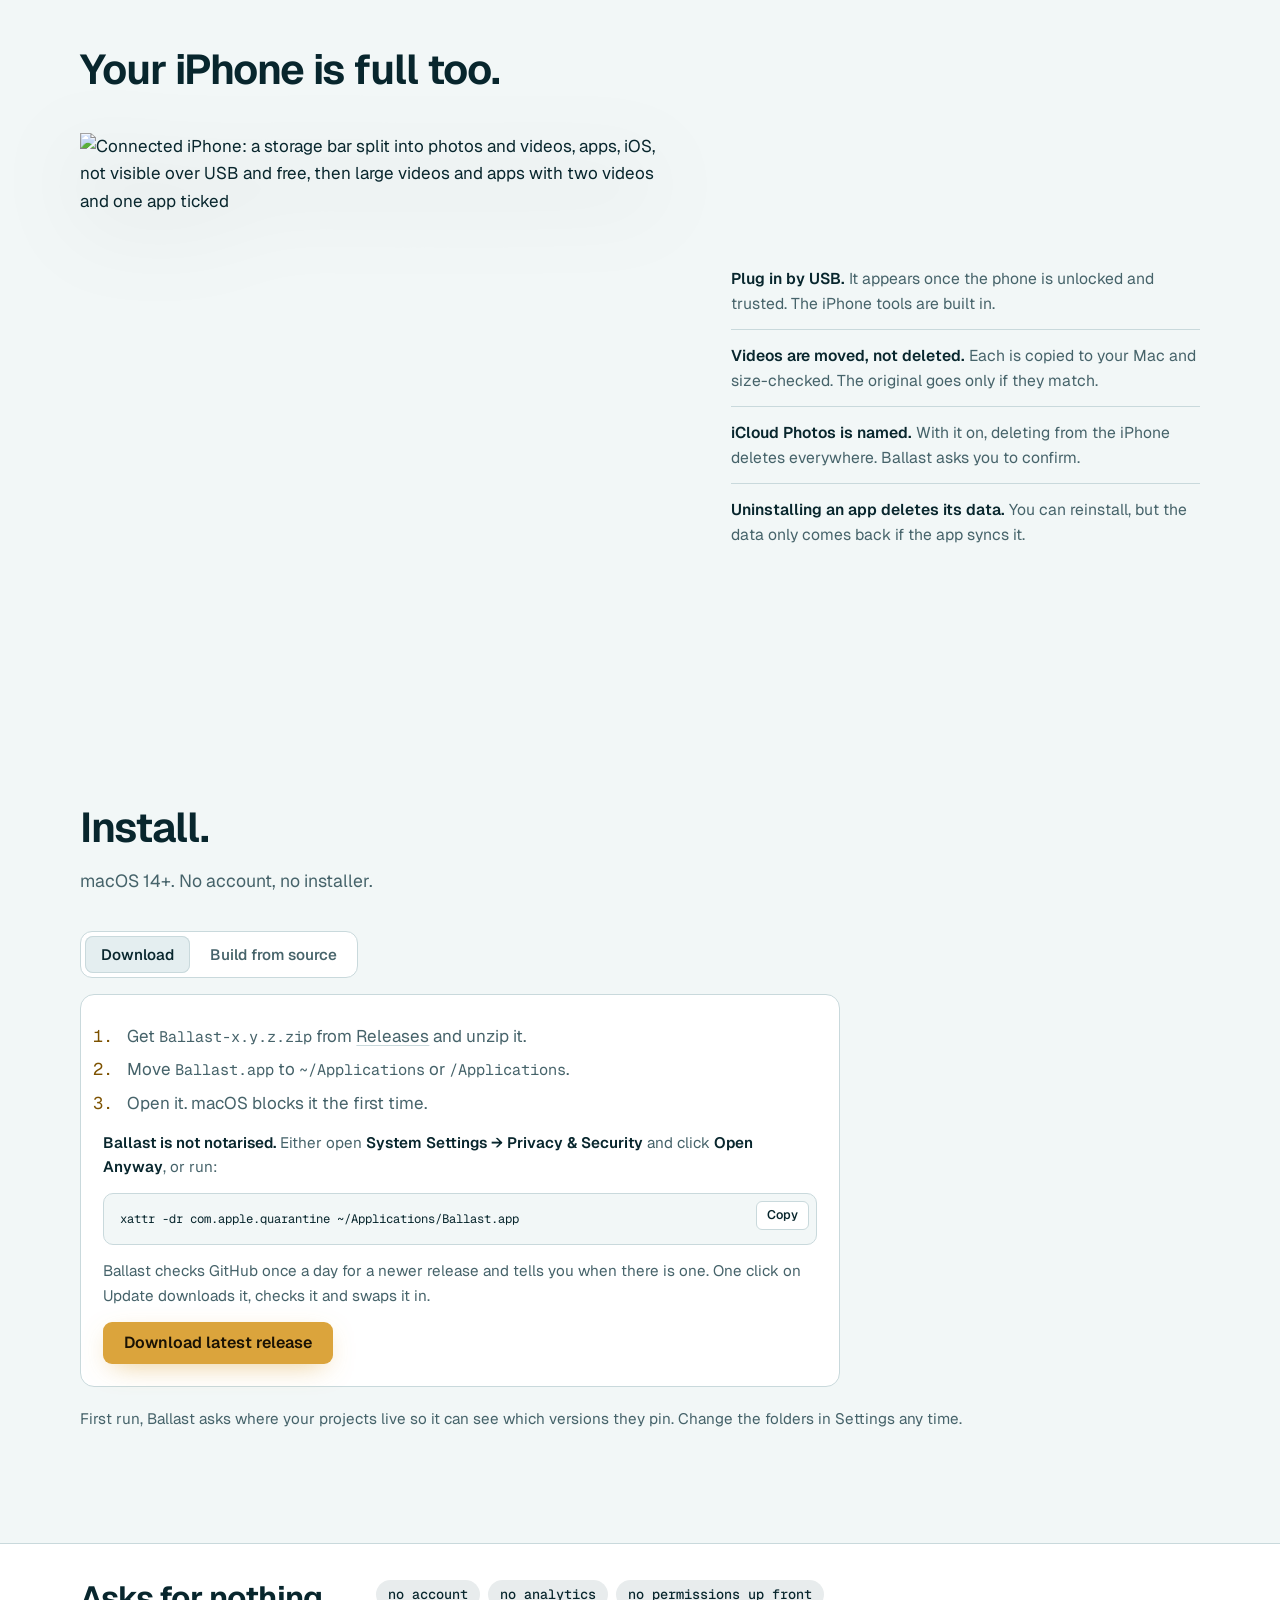
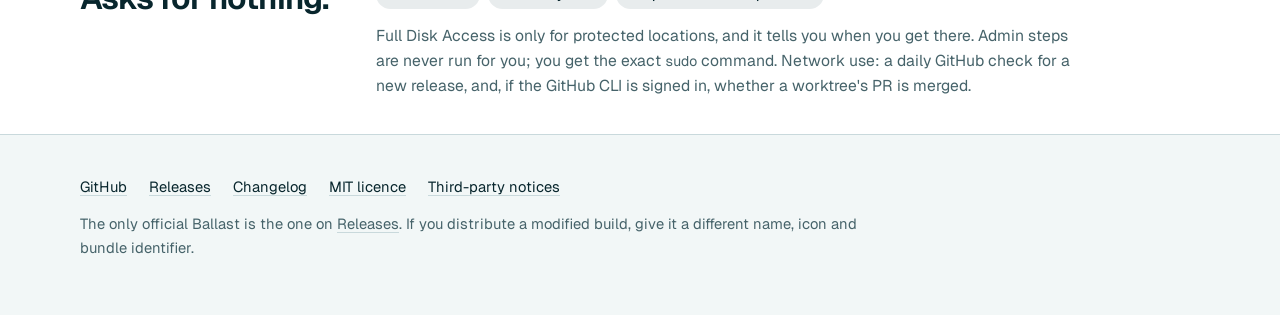
==== commit 4bb58ab7: "Update in one click, and Check for updates Update to x.y.z downloads the release zip (github.com / G" ====
--- a/site/index.html
+++ b/site/index.html
@@ -329,7 +329,7 @@
         </ol>
         <p class="note"><b>Ballast is not notarised.</b> Either open <b>System Settings → Privacy &amp; Security</b> and click <b>Open Anyway</b>, or run:</p>
         <div class="code"><pre><code>xattr -dr com.apple.quarantine ~/Applications/Ballast.app</code></pre></div>
-        <p class="note">Ballast checks GitHub once a day for a newer release and tells you when there is one. It never updates itself.</p>
+        <p class="note">Ballast checks GitHub once a day for a newer release and tells you when there is one. One click on Update downloads it, checks it and swaps it in.</p>
         <a class="btn primary" href="https://github.com/linearza/ballast/releases/latest">Download latest release</a>
       </div>
 
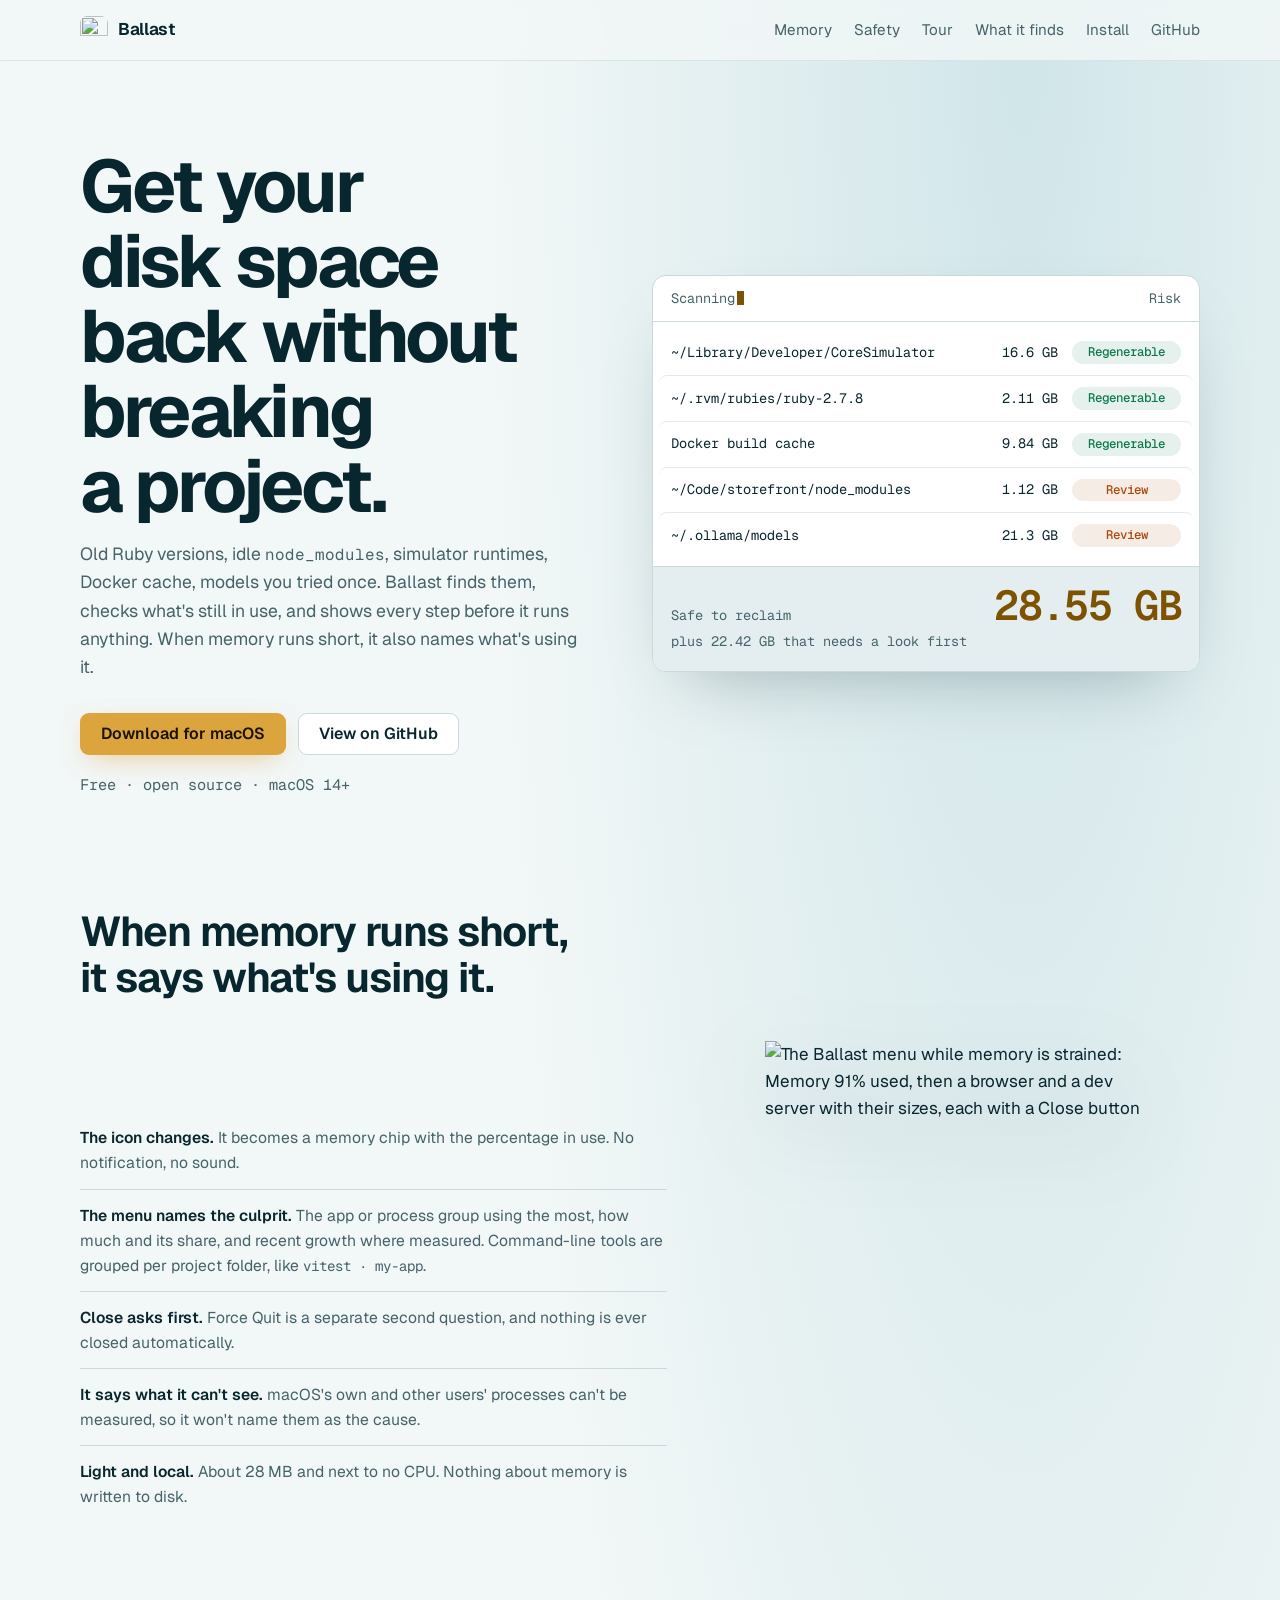
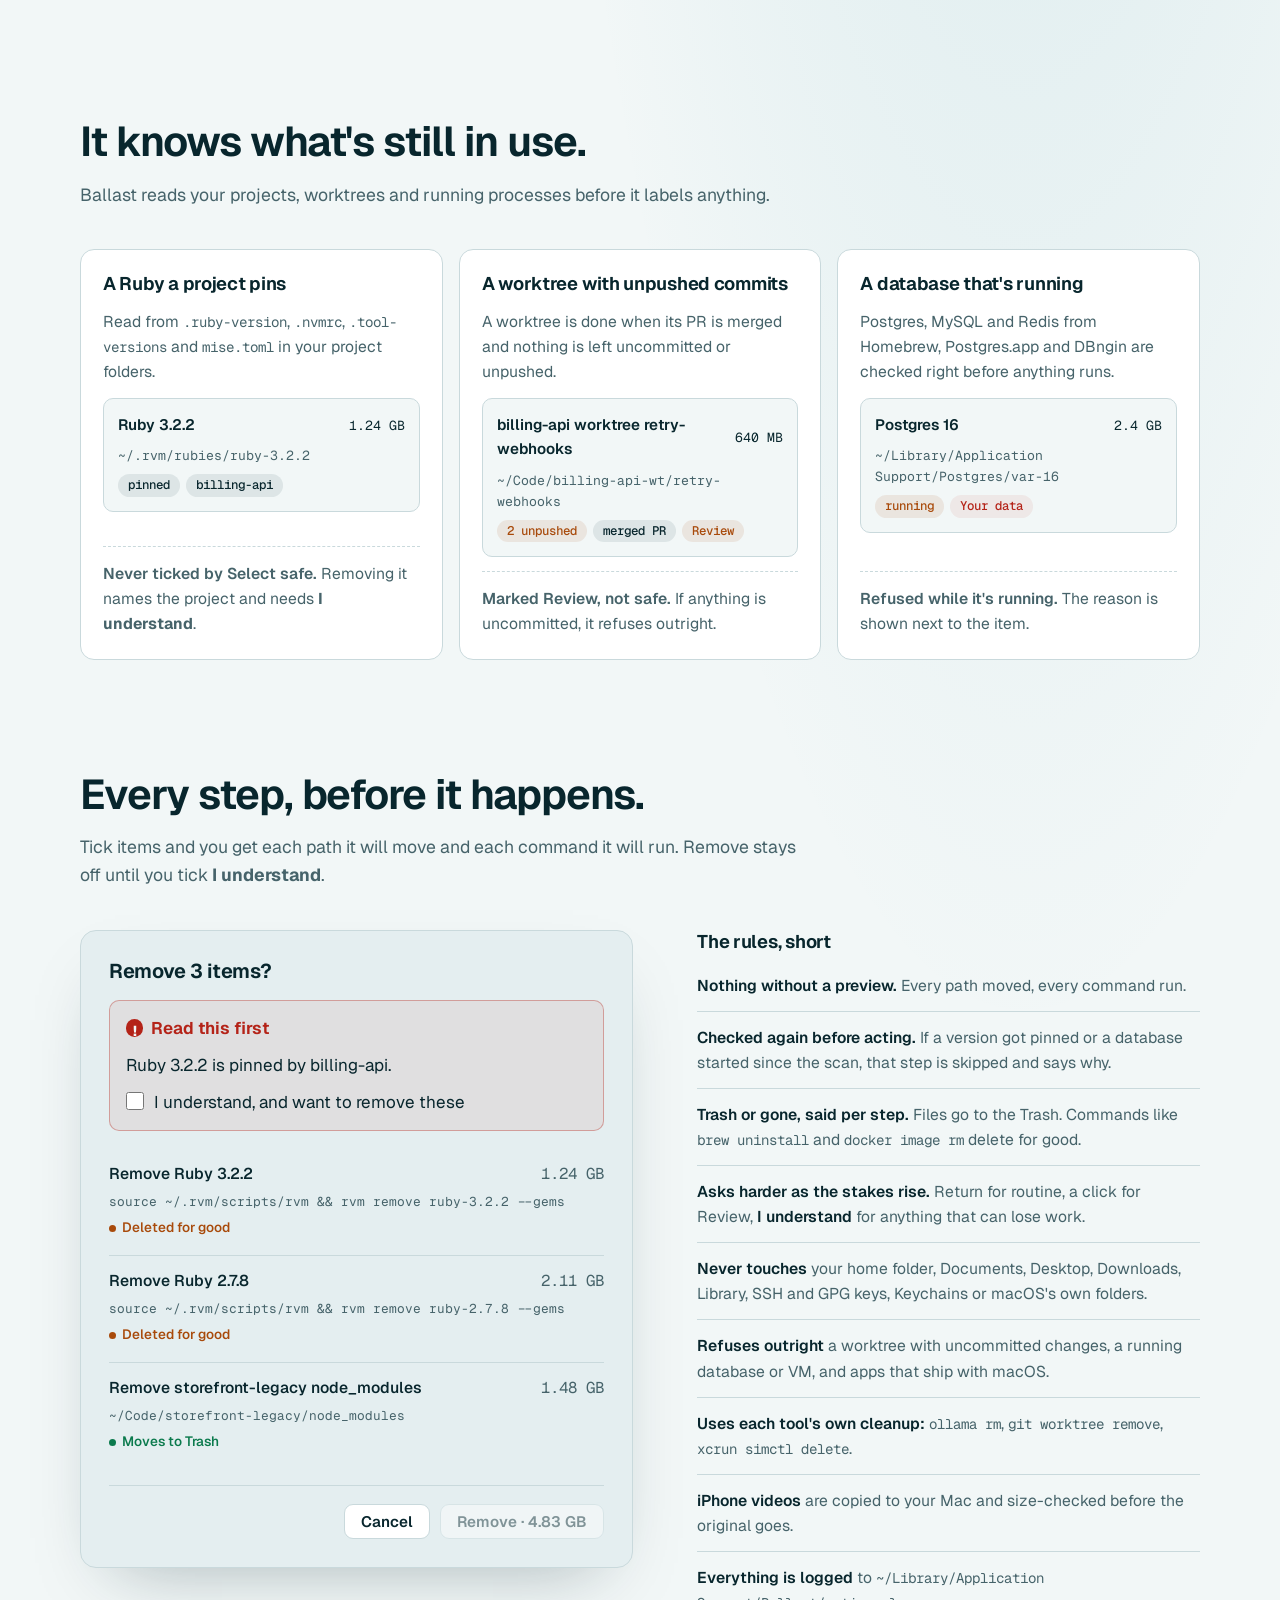
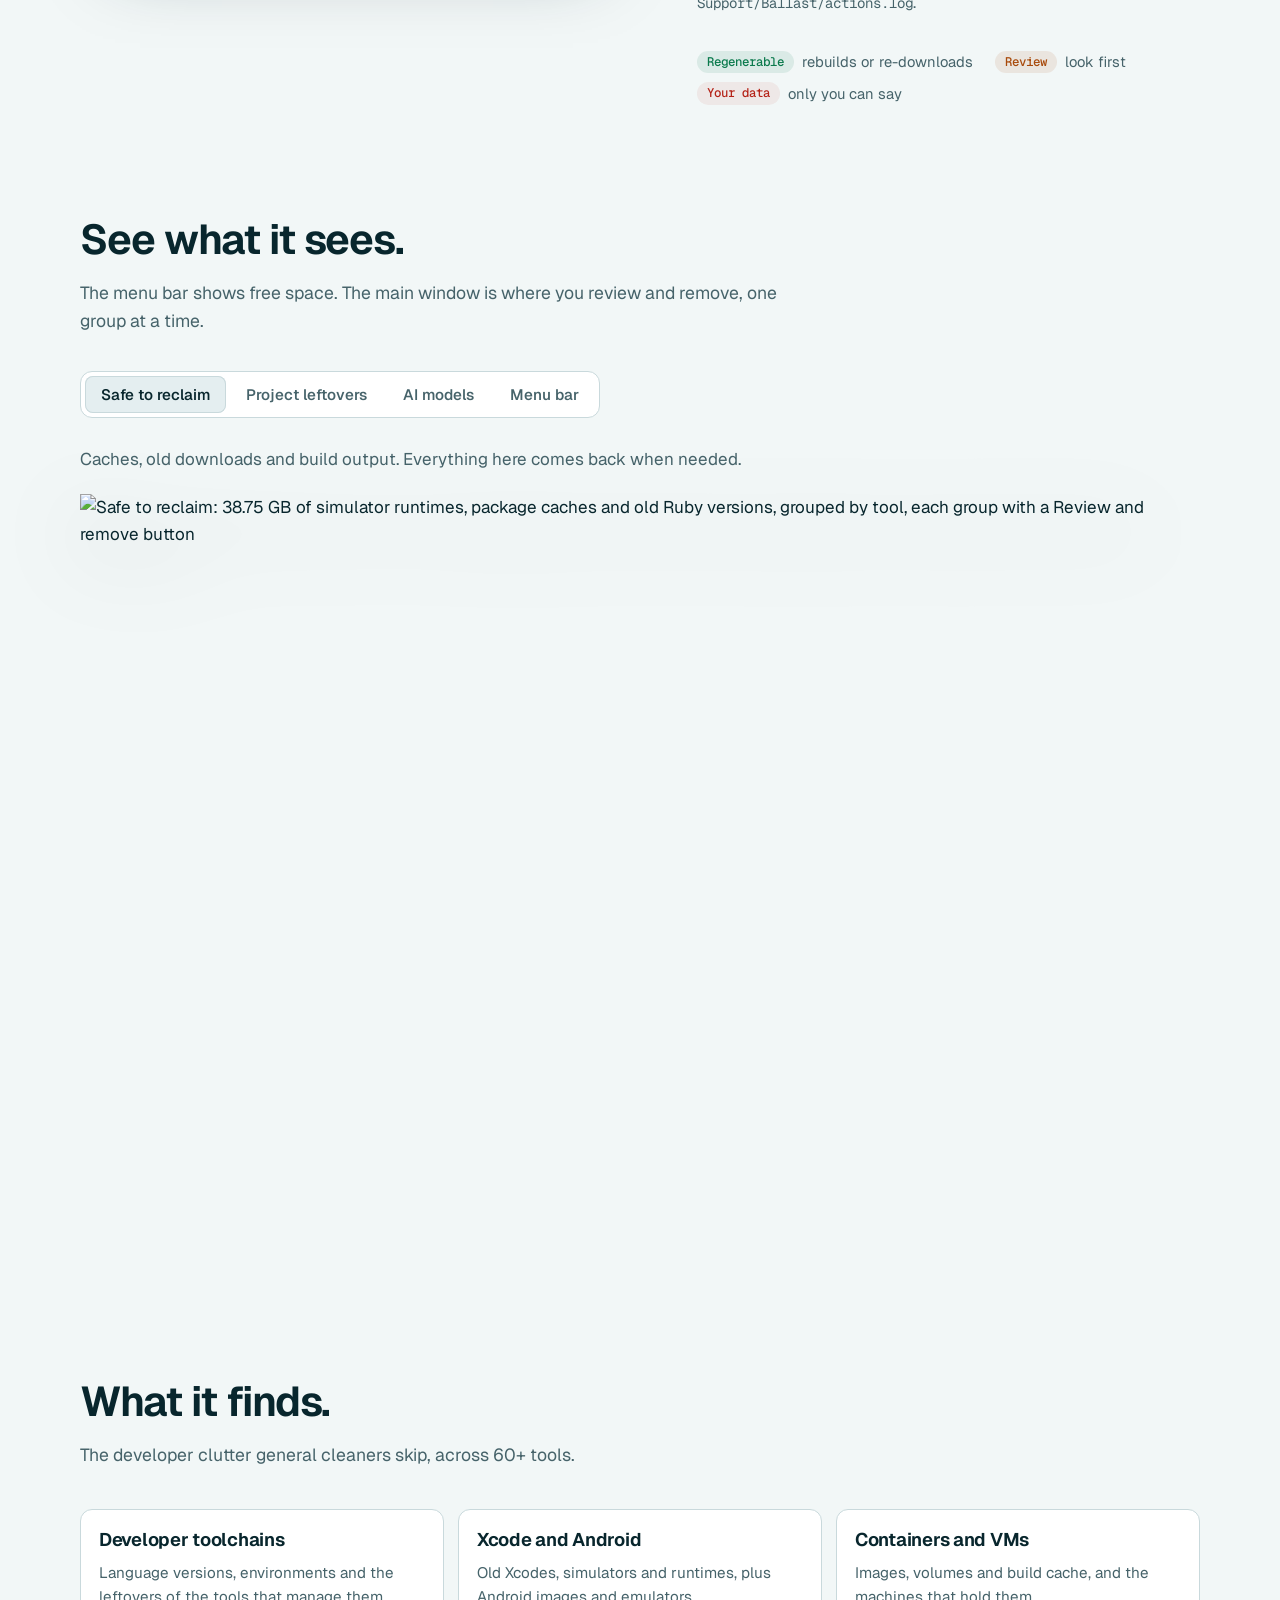
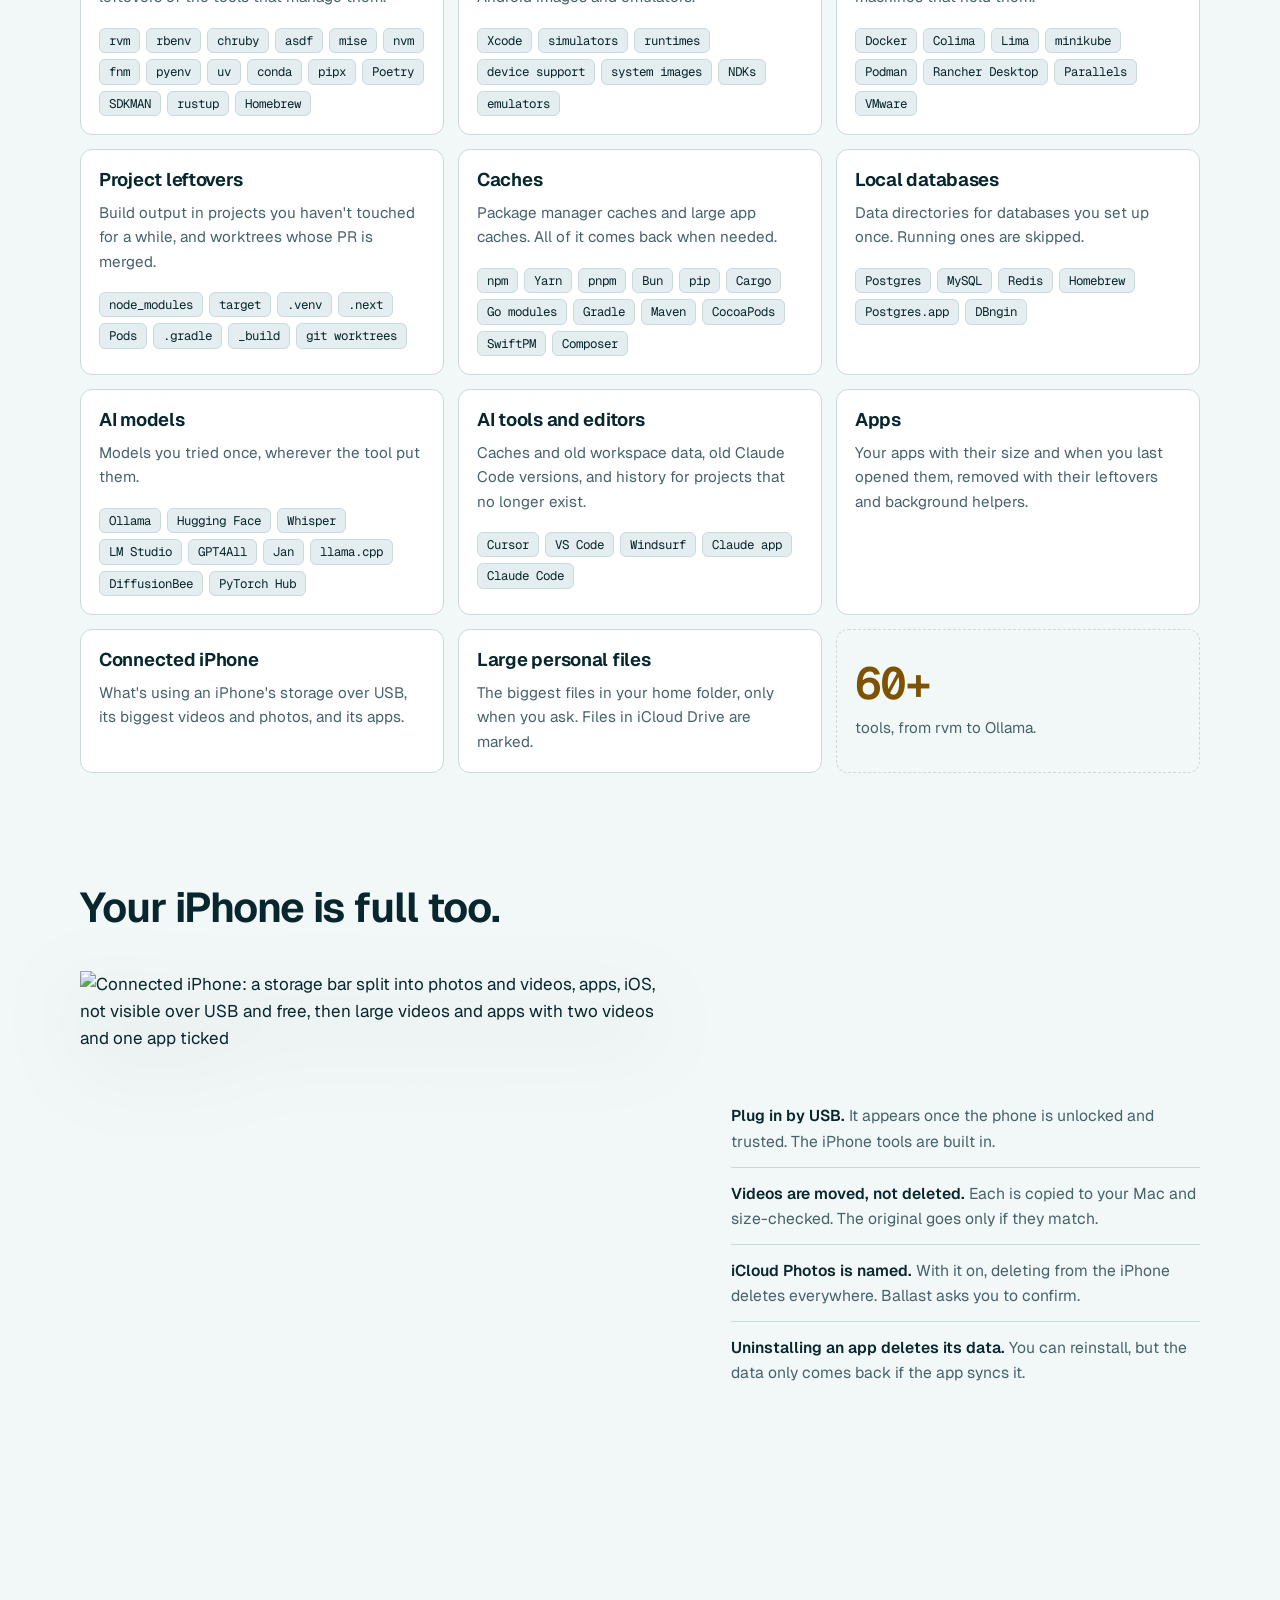
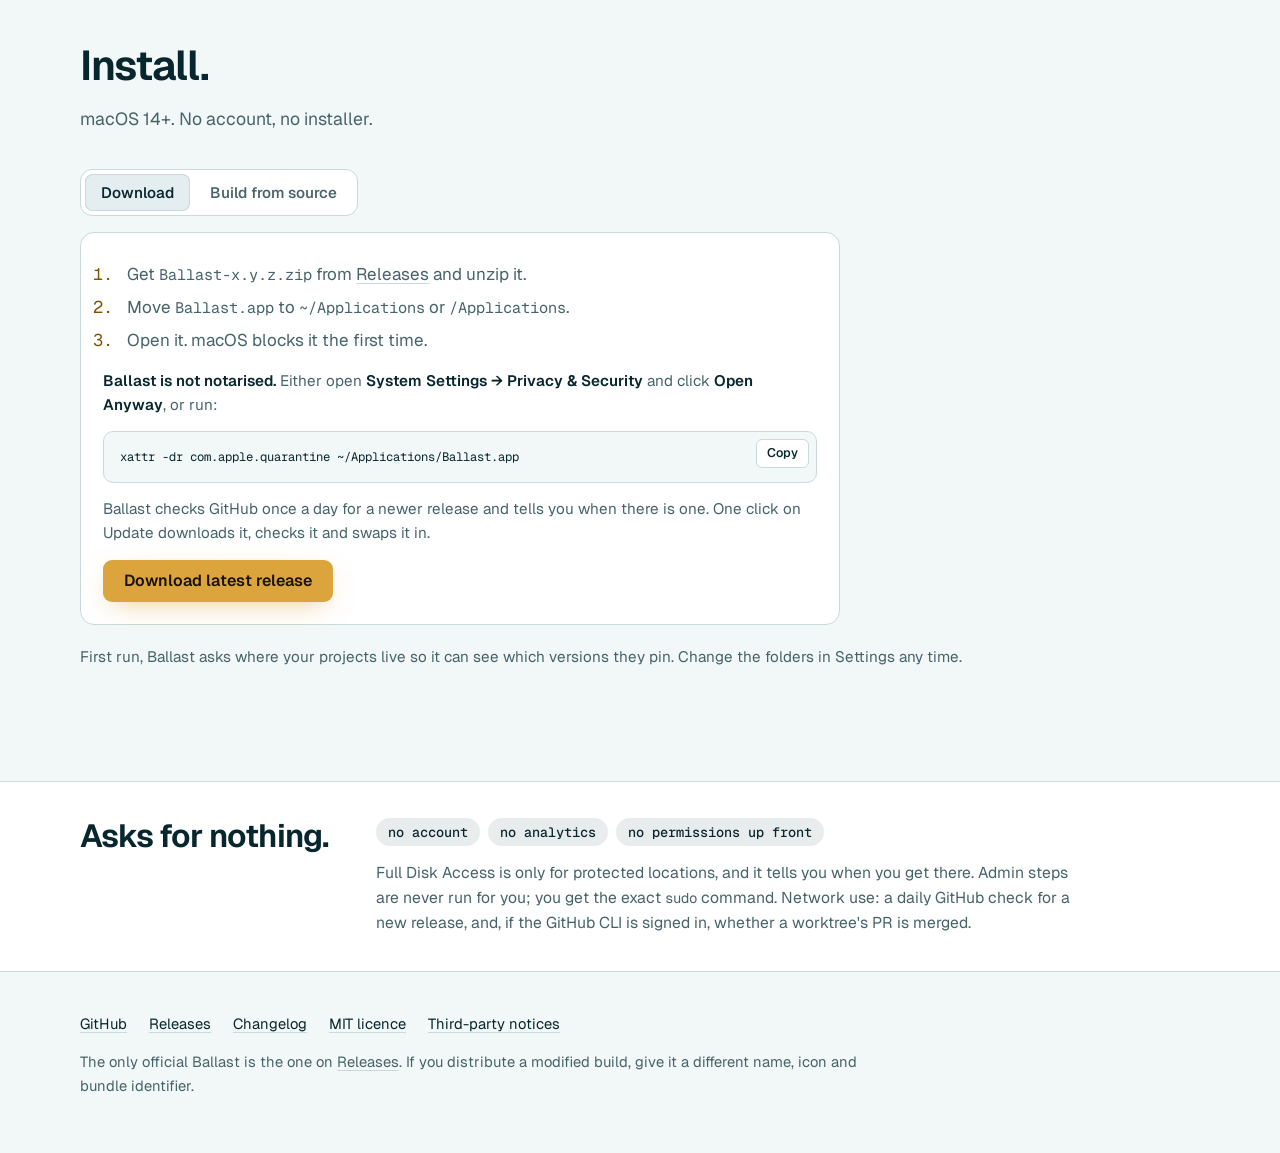
==== commit f4432685: "Give memory alerts a prominent place in the README and on the site Co-Authored-By: Claude Opus 5.5 <" ====
--- a/site/index.html
+++ b/site/index.html
@@ -4,14 +4,14 @@
 <meta charset="utf-8">
 <meta name="viewport" content="width=device-width, initial-scale=1">
 <title>Ballast: get your disk space back from developer tools</title>
-<meta name="description" content="Ballast is a free, open-source menu bar app for macOS that finds the disk space developer tools leave behind, and gives it back safely.">
+<meta name="description" content="Ballast is a free, open-source menu bar app for macOS that finds the disk space developer tools leave behind, gives it back safely, and tells you what is using your memory when it runs short.">
 <meta name="color-scheme" content="dark light">
 <link rel="icon" href="icon.png">
 <link rel="apple-touch-icon" href="icon.png">
 <link rel="canonical" href="https://ballast.linear.co.za/">
 <meta property="og:type" content="website">
 <meta property="og:title" content="Ballast: get your disk space back from developer tools">
-<meta property="og:description" content="A free, open-source macOS menu bar app that finds the disk space developer tools leave behind, and gives it back safely.">
+<meta property="og:description" content="A free, open-source macOS menu bar app that finds the disk space developer tools leave behind, gives it back safely, and names what is using your memory when it runs short.">
 <meta property="og:url" content="https://ballast.linear.co.za/">
 <meta property="og:image" content="https://ballast.linear.co.za/screenshots/main.png">
 <meta name="twitter:card" content="summary_large_image">
@@ -28,6 +28,7 @@
   <div class="wrap">
     <a class="brand" href="#top"><img src="icon.png" width="28" height="28" alt="">Ballast</a>
     <nav aria-label="Main">
+      <a href="#memory">Memory</a>
       <a href="#safety">Safety</a>
       <a href="#tour">Tour</a>
       <a href="#finds">What it finds</a>
@@ -43,7 +44,7 @@
   <div class="wrap">
     <div>
       <h1>Get your disk space back without breaking a project.</h1>
-      <p class="lede">Old Ruby versions, idle <code>node_modules</code>, simulator runtimes, Docker cache, models you tried once. Ballast finds them, checks what's still in use, and shows every step before it runs anything.</p>
+      <p class="lede">Old Ruby versions, idle <code>node_modules</code>, simulator runtimes, Docker cache, models you tried once. Ballast finds them, checks what's still in use, and shows every step before it runs anything. When memory runs short, it also names what's using it.</p>
       <div class="cta-row">
         <a class="btn primary" href="https://github.com/linearza/ballast/releases/latest">Download for macOS</a>
         <a class="btn" href="https://github.com/linearza/ballast">View on GitHub</a>
@@ -66,6 +67,25 @@
         <span class="rest">plus 22.42 GB that needs a look first</span>
       </div>
     </figure>
+  </div>
+</section>
+
+<section id="memory">
+  <div class="wrap">
+    <h2>When memory runs short, it says what's using it.</h2>
+    <div class="phone">
+      <ul>
+        <li><b>The icon changes.</b> It becomes a memory chip with the percentage in use. No notification, no sound.</li>
+        <li><b>The menu names the culprit.</b> The app or process group using the most, how much and its share, and recent growth where measured. Command-line tools are grouped per project folder, like <code>vitest · my-app</code>.</li>
+        <li><b>Close asks first.</b> Force Quit is a separate second question, and nothing is ever closed automatically.</li>
+        <li><b>It says what it can't see.</b> macOS's own and other users' processes can't be measured, so it won't name them as the cause.</li>
+        <li><b>Light and local.</b> About 28 MB and next to no CPU. Nothing about memory is written to disk.</li>
+      </ul>
+      <figure class="shot narrow" style="margin:0"><picture>
+        <source media="(prefers-color-scheme: dark)" srcset="screenshots/menu-memory-dark.png">
+        <img src="screenshots/menu-memory.png" width="800" height="1132" loading="lazy" decoding="async" alt="The Ballast menu while memory is strained: Memory 91% used, then a browser and a dev server with their sizes, each with a Close button">
+      </picture></figure>
+    </div>
   </div>
 </section>
 
@@ -212,7 +232,7 @@
     <div class="panel menu-panel" id="p-menu" role="tabpanel" aria-labelledby="t-menu" tabindex="0">
       <div>
         <h3>Menu bar</h3>
-        <p class="cap">Free space in the menu bar. Click it for the biggest concerns, what's safe to reclaim and a connected iPhone's storage. Only one copy runs at a time; opening it again focuses the existing window.</p>
+        <p class="cap">Free space in the menu bar. Click it for the biggest concerns, what's safe to reclaim and a connected iPhone's storage. When memory runs short the icon shows a memory chip instead; see <a href="#memory">memory alerts</a>. Only one copy runs at a time; opening it again focuses the existing window.</p>
       </div>
       <figure class="shot narrow"><picture>
         <source media="(prefers-color-scheme: dark)" srcset="screenshots/menu-dark.png">
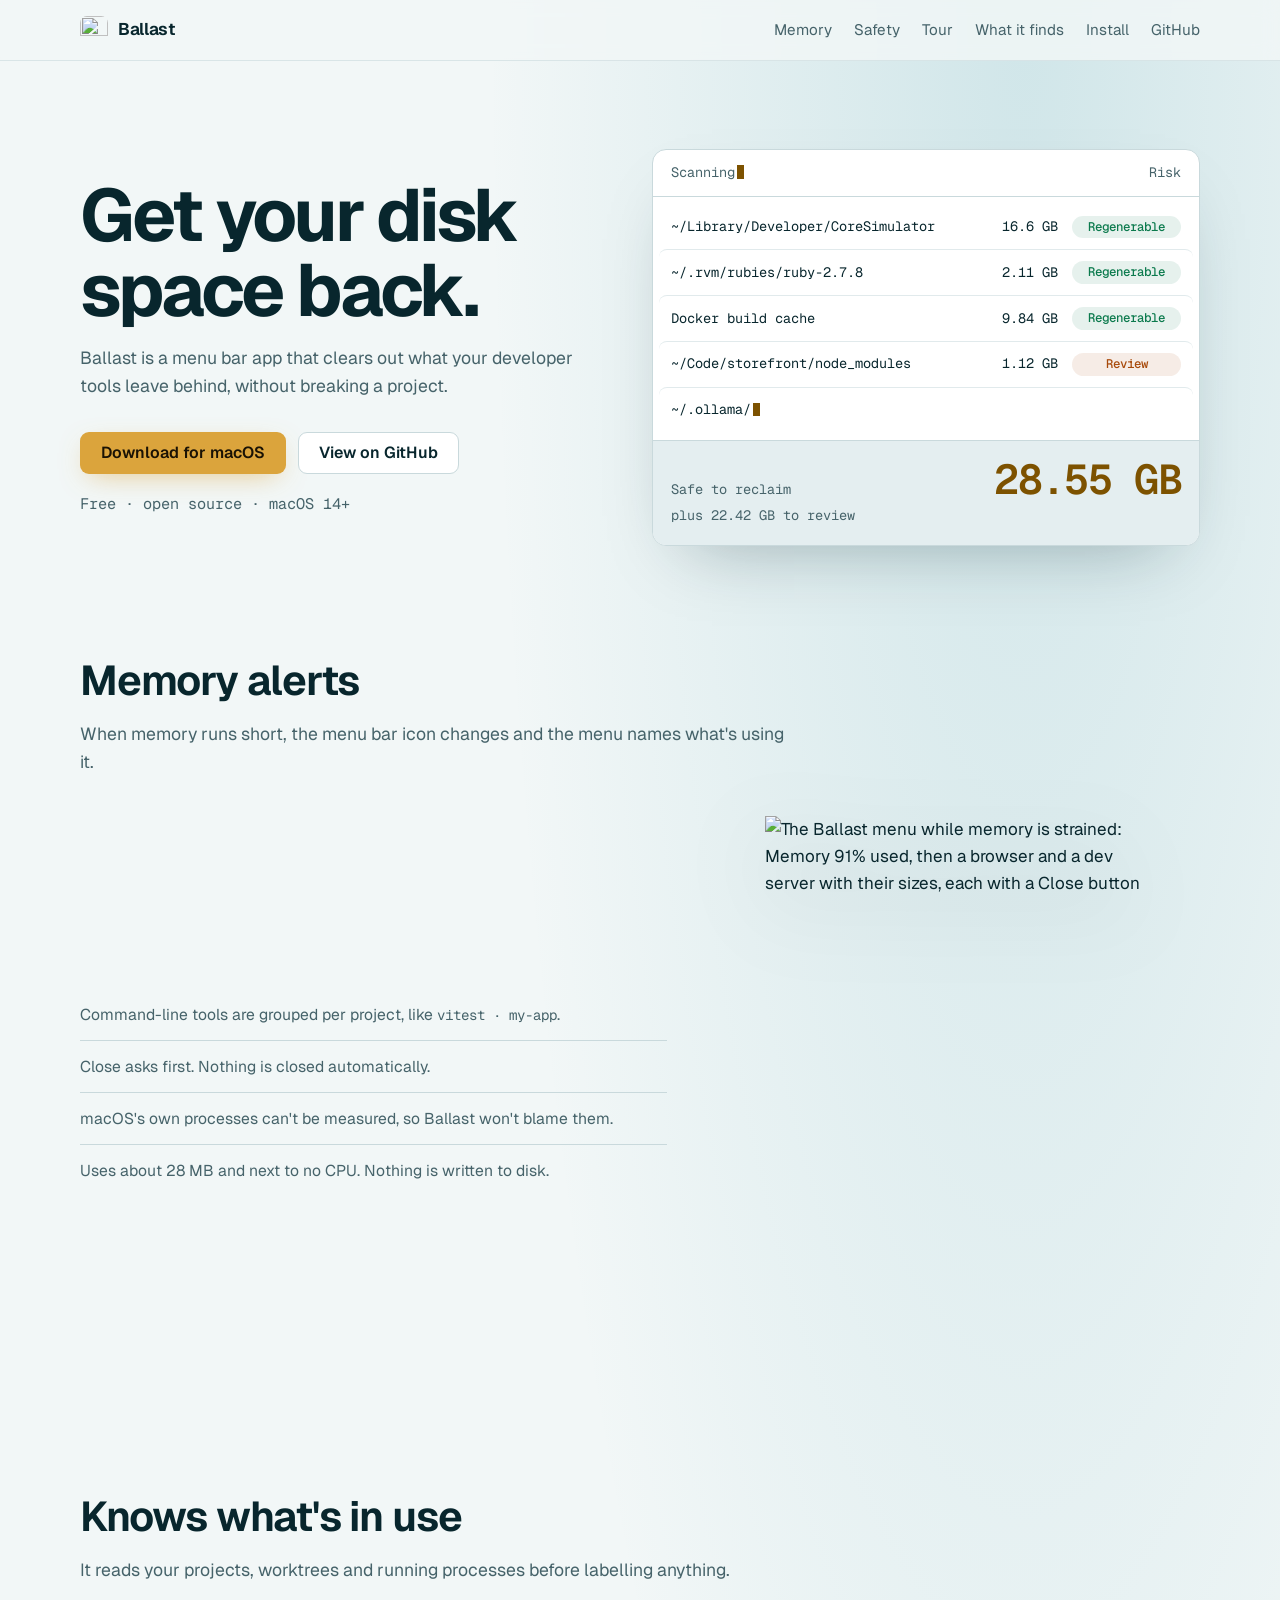
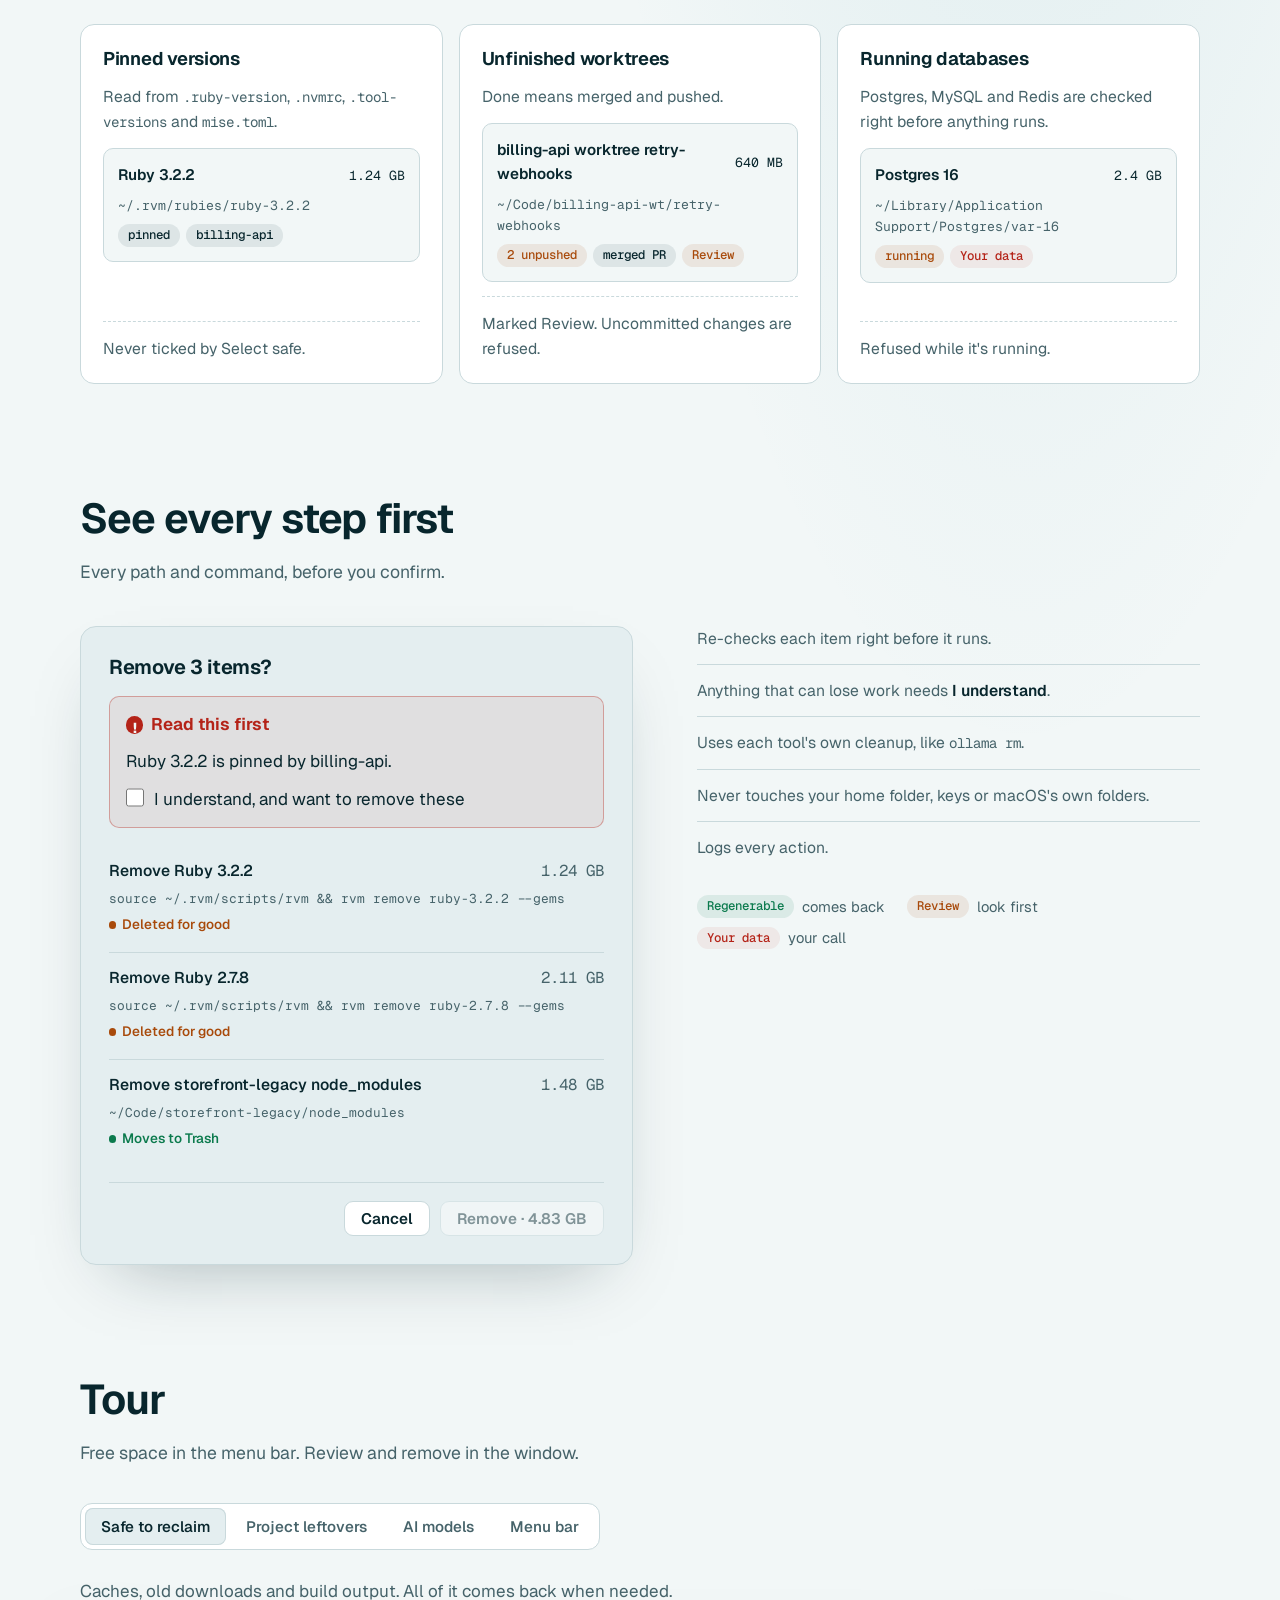
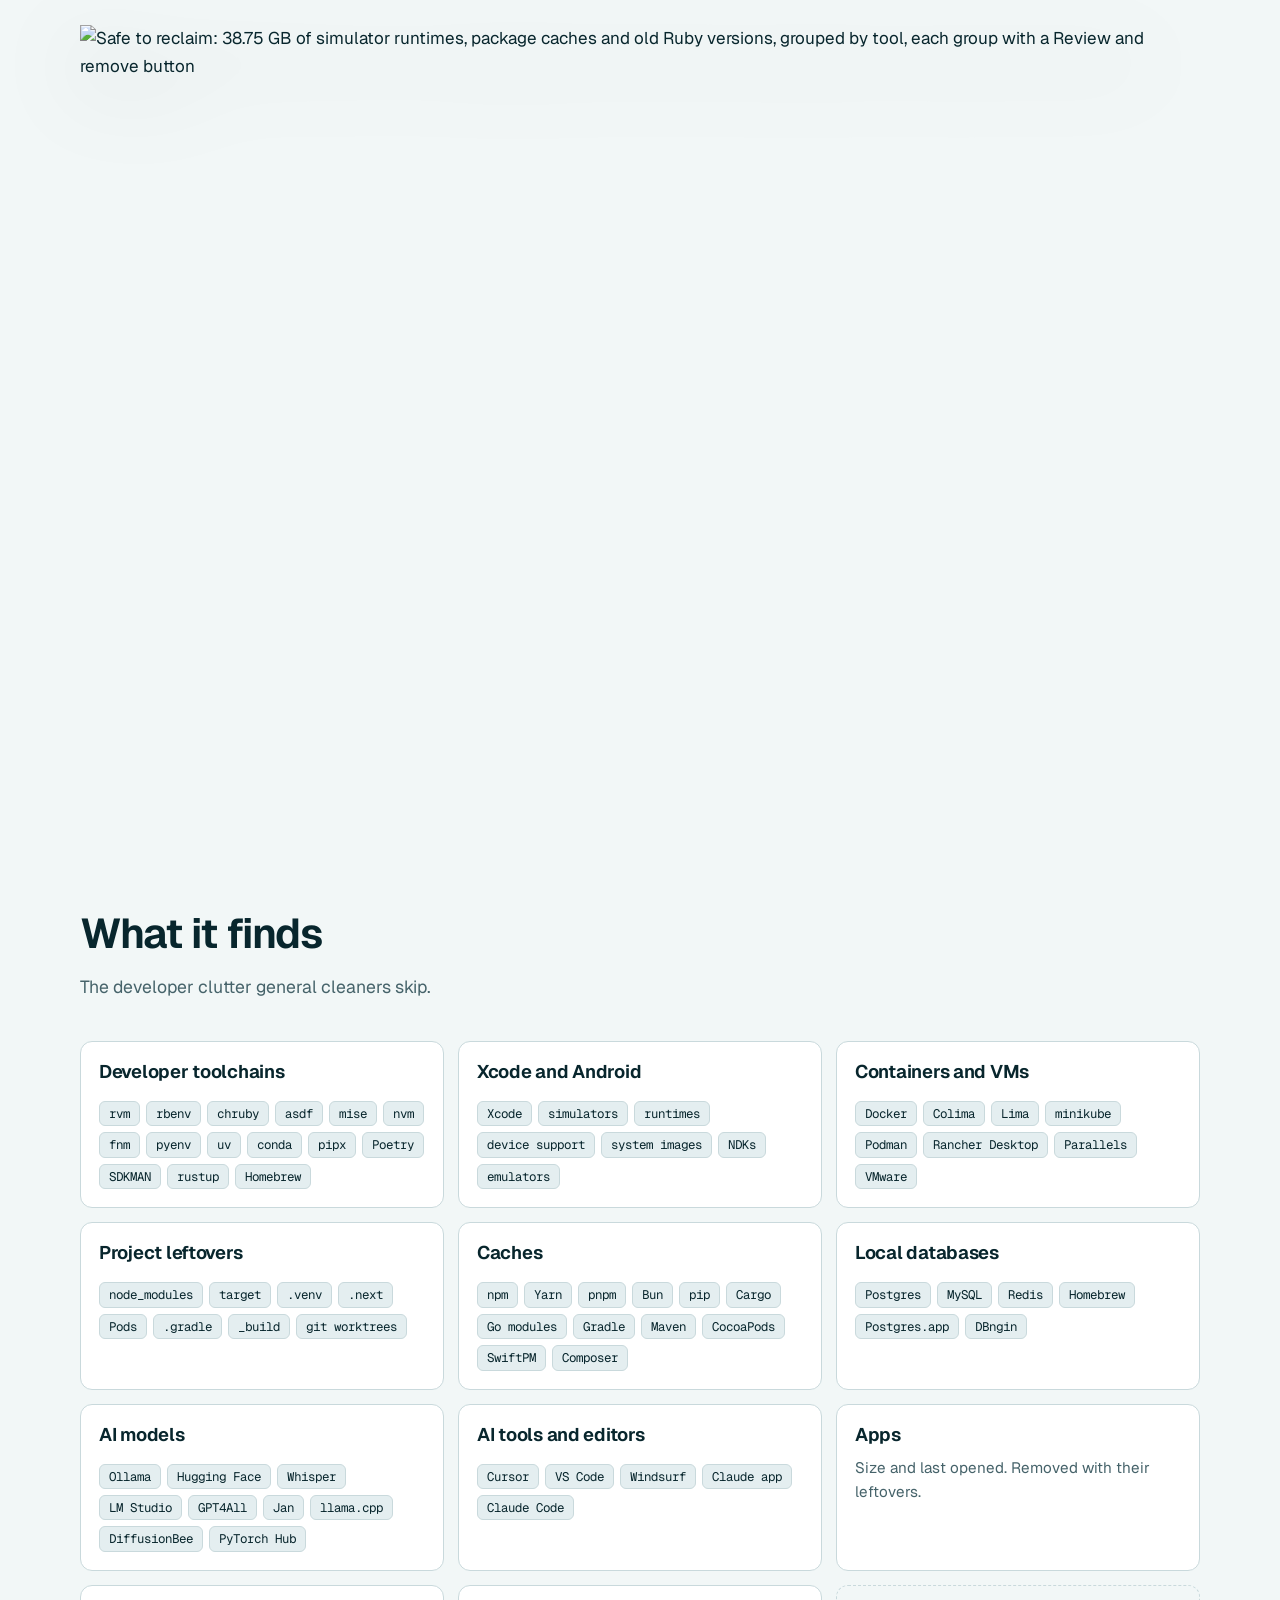
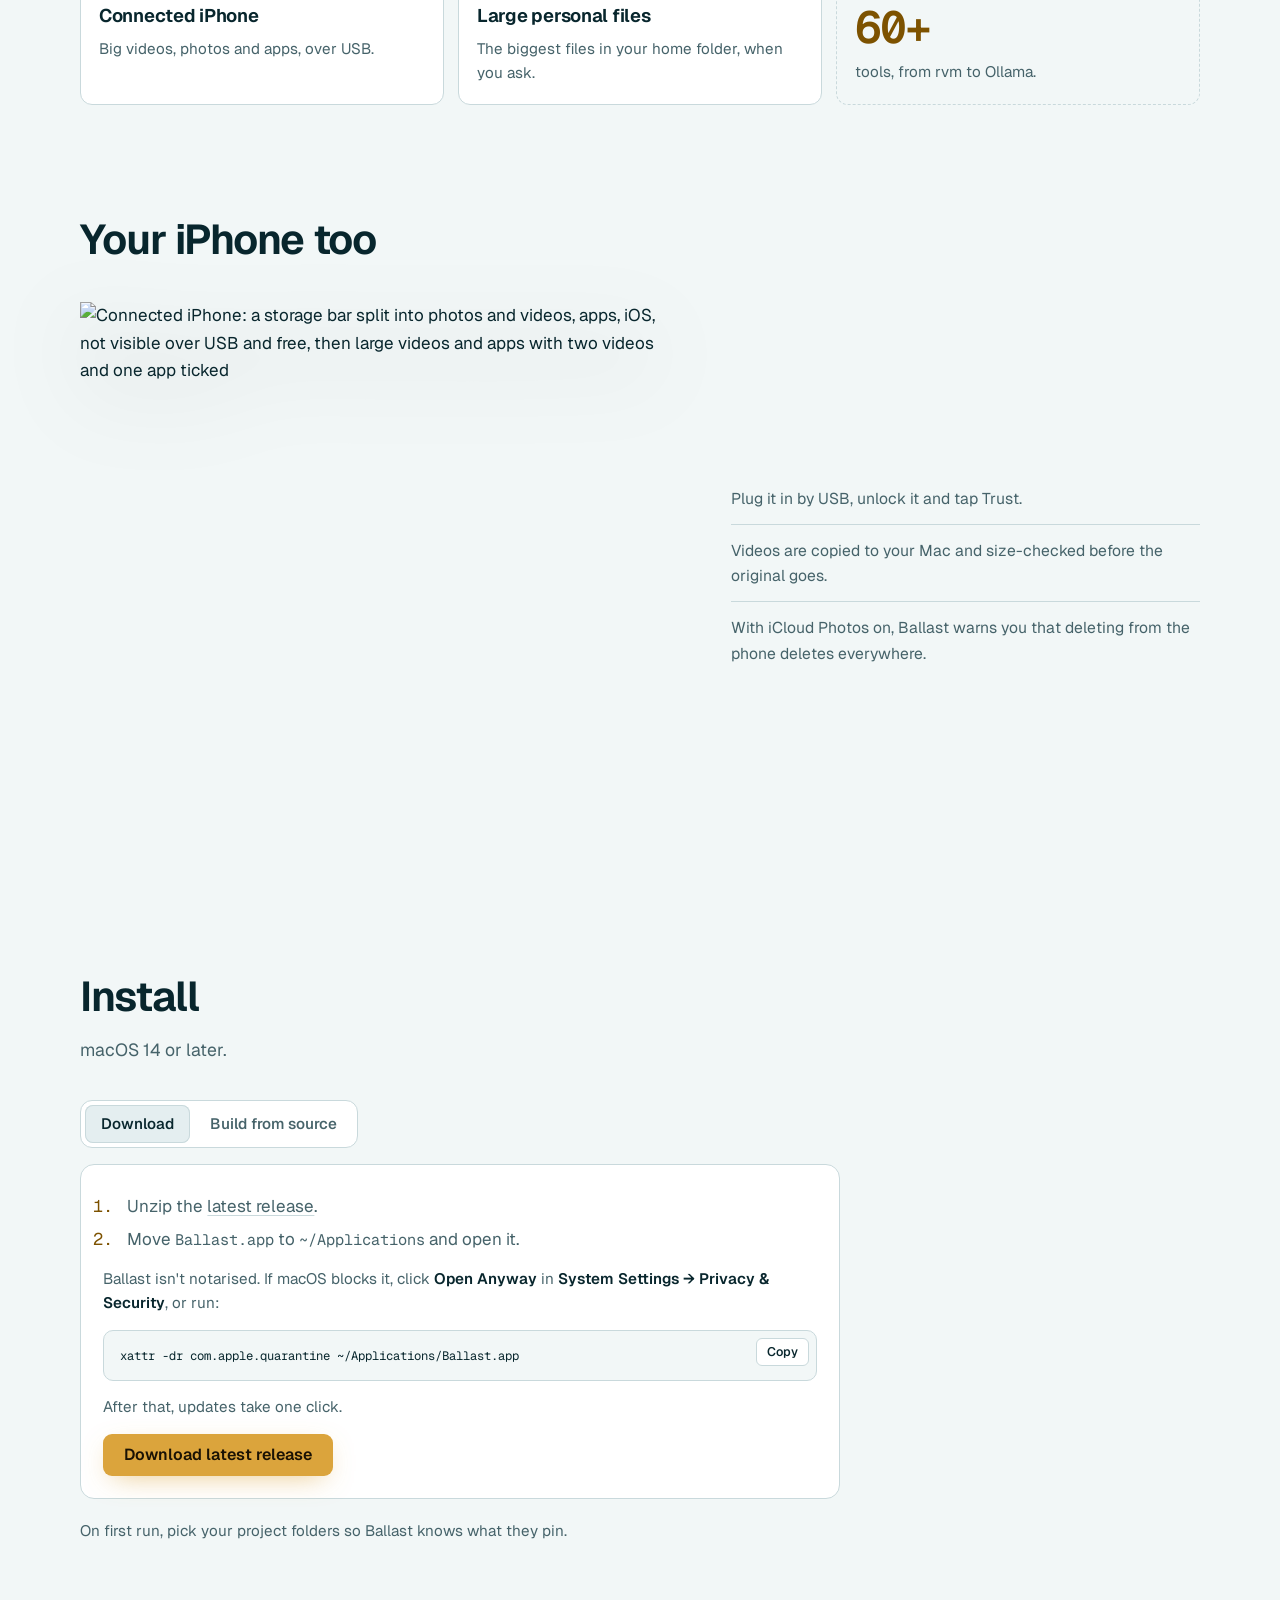
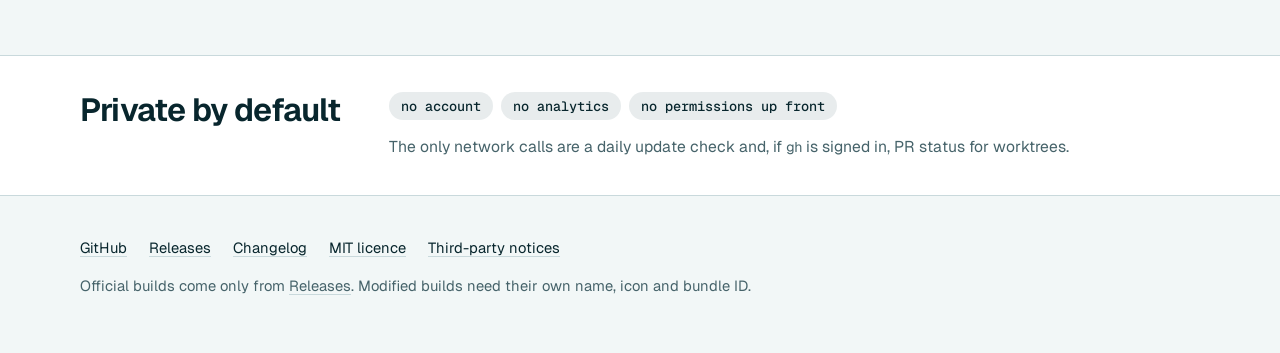
==== commit 9f98b79f: "Site: shorter, plainer copy in a familiar dev-tool tone Cut visible copy from 1431 to 786 words. Sho" ====
--- a/site/index.html
+++ b/site/index.html
@@ -3,15 +3,15 @@
 <head>
 <meta charset="utf-8">
 <meta name="viewport" content="width=device-width, initial-scale=1">
-<title>Ballast: get your disk space back from developer tools</title>
-<meta name="description" content="Ballast is a free, open-source menu bar app for macOS that finds the disk space developer tools leave behind, gives it back safely, and tells you what is using your memory when it runs short.">
+<title>Ballast: disk space back from your dev tools</title>
+<meta name="description" content="A free, open-source macOS menu bar app that clears out what your developer tools leave behind, without breaking a project.">
 <meta name="color-scheme" content="dark light">
 <link rel="icon" href="icon.png">
 <link rel="apple-touch-icon" href="icon.png">
 <link rel="canonical" href="https://ballast.linear.co.za/">
 <meta property="og:type" content="website">
-<meta property="og:title" content="Ballast: get your disk space back from developer tools">
-<meta property="og:description" content="A free, open-source macOS menu bar app that finds the disk space developer tools leave behind, gives it back safely, and names what is using your memory when it runs short.">
+<meta property="og:title" content="Ballast: disk space back from your dev tools">
+<meta property="og:description" content="A free, open-source macOS menu bar app that clears out what your developer tools leave behind, without breaking a project.">
 <meta property="og:url" content="https://ballast.linear.co.za/">
 <meta property="og:image" content="https://ballast.linear.co.za/screenshots/main.png">
 <meta name="twitter:card" content="summary_large_image">
@@ -43,8 +43,8 @@
 <section class="hero" id="top">
   <div class="wrap">
     <div>
-      <h1>Get your disk space back without breaking a project.</h1>
-      <p class="lede">Old Ruby versions, idle <code>node_modules</code>, simulator runtimes, Docker cache, models you tried once. Ballast finds them, checks what's still in use, and shows every step before it runs anything. When memory runs short, it also names what's using it.</p>
+      <h1>Get your disk space back.</h1>
+      <p class="lede">Ballast is a menu bar app that clears out what your developer tools leave behind, without breaking a project.</p>
       <div class="cta-row">
         <a class="btn primary" href="https://github.com/linearza/ballast/releases/latest">Download for macOS</a>
         <a class="btn" href="https://github.com/linearza/ballast">View on GitHub</a>
@@ -64,7 +64,7 @@
       <div class="ledger-total">
         <span class="label">Safe to reclaim</span>
         <span class="num" id="ledger-num">28.55 GB</span>
-        <span class="rest">plus 22.42 GB that needs a look first</span>
+        <span class="rest">plus 22.42 GB to review</span>
       </div>
     </figure>
   </div>
@@ -72,14 +72,14 @@
 
 <section id="memory">
   <div class="wrap">
-    <h2>When memory runs short, it says what's using it.</h2>
+    <h2>Memory alerts</h2>
+    <p class="lede">When memory runs short, the menu bar icon changes and the menu names what's using it.</p>
     <div class="phone">
       <ul>
-        <li><b>The icon changes.</b> It becomes a memory chip with the percentage in use. No notification, no sound.</li>
-        <li><b>The menu names the culprit.</b> The app or process group using the most, how much and its share, and recent growth where measured. Command-line tools are grouped per project folder, like <code>vitest · my-app</code>.</li>
-        <li><b>Close asks first.</b> Force Quit is a separate second question, and nothing is ever closed automatically.</li>
-        <li><b>It says what it can't see.</b> macOS's own and other users' processes can't be measured, so it won't name them as the cause.</li>
-        <li><b>Light and local.</b> About 28 MB and next to no CPU. Nothing about memory is written to disk.</li>
+        <li>Command-line tools are grouped per project, like <code>vitest · my-app</code>.</li>
+        <li>Close asks first. Nothing is closed automatically.</li>
+        <li>macOS's own processes can't be measured, so Ballast won't blame them.</li>
+        <li>Uses about 28 MB and next to no CPU. Nothing is written to disk.</li>
       </ul>
       <figure class="shot narrow" style="margin:0"><picture>
         <source media="(prefers-color-scheme: dark)" srcset="screenshots/menu-memory-dark.png">
@@ -91,41 +91,41 @@
 
 <section id="in-use">
   <div class="wrap">
-    <h2>It knows what's still in use.</h2>
-    <p class="lede">Ballast reads your projects, worktrees and running processes before it labels anything.</p>
+    <h2>Knows what's in use</h2>
+    <p class="lede">It reads your projects, worktrees and running processes before labelling anything.</p>
 
     <div class="cards">
       <article class="card">
-        <h3>A Ruby a project pins</h3>
-        <p>Read from <code>.ruby-version</code>, <code>.nvmrc</code>, <code>.tool-versions</code> and <code>mise.toml</code> in your project folders.</p>
+        <h3>Pinned versions</h3>
+        <p>Read from <code>.ruby-version</code>, <code>.nvmrc</code>, <code>.tool-versions</code> and <code>mise.toml</code>.</p>
         <div class="item">
           <div class="meta"><span class="name">Ruby 3.2.2</span><span>1.24 GB</span></div>
           <span class="sub">~/.rvm/rubies/ruby-3.2.2</span>
           <div class="tags"><span class="tag">pinned</span><span class="tag">billing-api</span></div>
         </div>
-        <p class="outcome"><strong>Never ticked by Select safe.</strong> Removing it names the project and needs <b>I understand</b>.</p>
+        <p class="outcome">Never ticked by Select safe.</p>
       </article>
 
       <article class="card">
-        <h3>A worktree with unpushed commits</h3>
-        <p>A worktree is done when its PR is merged and nothing is left uncommitted or unpushed.</p>
+        <h3>Unfinished worktrees</h3>
+        <p>Done means merged and pushed.</p>
         <div class="item">
           <div class="meta"><span class="name">billing-api worktree retry-webhooks</span><span>640 MB</span></div>
           <span class="sub">~/Code/billing-api-wt/retry-webhooks</span>
           <div class="tags"><span class="tag warn">2 unpushed</span><span class="tag">merged PR</span><span class="tag review">Review</span></div>
         </div>
-        <p class="outcome"><strong>Marked Review, not safe.</strong> If anything is uncommitted, it refuses outright.</p>
+        <p class="outcome">Marked Review. Uncommitted changes are refused.</p>
       </article>
 
       <article class="card">
-        <h3>A database that's running</h3>
-        <p>Postgres, MySQL and Redis from Homebrew, Postgres.app and DBngin are checked right before anything runs.</p>
+        <h3>Running databases</h3>
+        <p>Postgres, MySQL and Redis are checked right before anything runs.</p>
         <div class="item">
           <div class="meta"><span class="name">Postgres 16</span><span>2.4 GB</span></div>
           <span class="sub">~/Library/Application Support/Postgres/var-16</span>
           <div class="tags"><span class="tag warn">running</span><span class="tag data">Your data</span></div>
         </div>
-        <p class="outcome"><strong>Refused while it's running.</strong> The reason is shown next to the item.</p>
+        <p class="outcome">Refused while it's running.</p>
       </article>
     </div>
   </div>
@@ -133,8 +133,8 @@
 
 <section id="safety">
   <div class="wrap">
-    <h2>Every step, before it happens.</h2>
-    <p class="lede">Tick items and you get each path it will move and each command it will run. Remove stays off until you tick <b>I understand</b>.</p>
+    <h2>See every step first</h2>
+    <p class="lede">Every path and command, before you confirm.</p>
 
     <div class="split">
       <div class="sheet" role="group" aria-label="Example confirmation sheet">
@@ -168,22 +168,17 @@
       </div>
 
       <div>
-        <h3 style="margin-bottom:20px">The rules, short</h3>
         <ul class="rules">
-          <li><b>Nothing without a preview.</b> Every path moved, every command run.</li>
-          <li><b>Checked again before acting.</b> If a version got pinned or a database started since the scan, that step is skipped and says why.</li>
-          <li><b>Trash or gone, said per step.</b> Files go to the Trash. Commands like <code>brew uninstall</code> and <code>docker image rm</code> delete for good.</li>
-          <li><b>Asks harder as the stakes rise.</b> Return for routine, a click for Review, <b>I understand</b> for anything that can lose work.</li>
-          <li><b>Never touches</b> your home folder, Documents, Desktop, Downloads, Library, SSH and GPG keys, Keychains or macOS's own folders.</li>
-          <li><b>Refuses outright</b> a worktree with uncommitted changes, a running database or VM, and apps that ship with macOS.</li>
-          <li><b>Uses each tool's own cleanup:</b> <code>ollama rm</code>, <code>git worktree remove</code>, <code>xcrun simctl delete</code>.</li>
-          <li><b>iPhone videos</b> are copied to your Mac and size-checked before the original goes.</li>
-          <li><b>Everything is logged</b> to <code>~/Library/Application Support/Ballast/actions.log</code>.</li>
+          <li>Re-checks each item right before it runs.</li>
+          <li>Anything that can lose work needs <b>I understand</b>.</li>
+          <li>Uses each tool's own cleanup, like <code>ollama rm</code>.</li>
+          <li>Never touches your home folder, keys or macOS's own folders.</li>
+          <li>Logs every action.</li>
         </ul>
         <div class="risk">
-          <span><span class="tag regenerable">Regenerable</span> rebuilds or re-downloads</span>
+          <span><span class="tag regenerable">Regenerable</span> comes back</span>
           <span><span class="tag review">Review</span> look first</span>
-          <span><span class="tag data">Your data</span> only you can say</span>
+          <span><span class="tag data">Your data</span> your call</span>
         </div>
       </div>
     </div>
@@ -192,8 +187,8 @@
 
 <section id="tour">
   <div class="wrap">
-    <h2>See what it sees.</h2>
-    <p class="lede">The menu bar shows free space. The main window is where you review and remove, one group at a time.</p>
+    <h2>Tour</h2>
+    <p class="lede">Free space in the menu bar. Review and remove in the window.</p>
 
     <div class="tabs" role="tablist" aria-label="Product tour" id="tour-tabs" hidden>
       <button class="tab" role="tab" id="t-safe" aria-controls="p-safe" aria-selected="true">Safe to reclaim</button>
@@ -204,7 +199,7 @@
 
     <div class="panel" id="p-safe" role="tabpanel" aria-labelledby="t-safe" tabindex="0">
       <h3>Safe to reclaim</h3>
-      <p class="cap">Caches, old downloads and build output. Everything here comes back when needed.</p>
+      <p class="cap">Caches, old downloads and build output. All of it comes back when needed.</p>
       <figure class="shot"><picture>
         <source media="(prefers-color-scheme: dark)" srcset="screenshots/safe-dark.png">
         <img src="screenshots/safe.png" width="2120" height="1464" loading="lazy" decoding="async" alt="Safe to reclaim: 38.75 GB of simulator runtimes, package caches and old Ruby versions, grouped by tool, each group with a Review and remove button">
@@ -213,7 +208,7 @@
 
     <div class="panel" id="p-proj" role="tabpanel" aria-labelledby="t-proj" tabindex="0">
       <h3>Project leftovers</h3>
-      <p class="cap"><code>node_modules</code> and build folders from projects you haven't touched in a while, and git worktrees that are done.</p>
+      <p class="cap"><code>node_modules</code> from idle projects, and worktrees you're done with.</p>
       <figure class="shot"><picture>
         <source media="(prefers-color-scheme: dark)" srcset="screenshots/projects-dark.png">
         <img src="screenshots/projects.png" width="2120" height="1464" loading="lazy" decoding="async" alt="Project leftovers: idle node_modules folders and git worktrees, badged with merged or open pull requests and uncommitted changes">
@@ -222,7 +217,7 @@
 
     <div class="panel" id="p-ai" role="tabpanel" aria-labelledby="t-ai" tabindex="0">
       <h3>AI models</h3>
-      <p class="cap">Every model you've downloaded, wherever the tool put it. Ollama models go via <code>ollama rm</code>. A blob two models share stays until neither needs it.</p>
+      <p class="cap">Every model you've downloaded, wherever the tool put it.</p>
       <figure class="shot"><picture>
         <source media="(prefers-color-scheme: dark)" srcset="screenshots/models-dark.png">
         <img src="screenshots/models.png" width="2120" height="1464" loading="lazy" decoding="async" alt="AI models: Ollama, Hugging Face and LM Studio models with their sizes, two ticked for removal">
@@ -232,7 +227,7 @@
     <div class="panel menu-panel" id="p-menu" role="tabpanel" aria-labelledby="t-menu" tabindex="0">
       <div>
         <h3>Menu bar</h3>
-        <p class="cap">Free space in the menu bar. Click it for the biggest concerns, what's safe to reclaim and a connected iPhone's storage. When memory runs short the icon shows a memory chip instead; see <a href="#memory">memory alerts</a>. Only one copy runs at a time; opening it again focuses the existing window.</p>
+        <p class="cap">Free space at a glance. Click for the biggest concerns, a connected iPhone and the Trash.</p>
       </div>
       <figure class="shot narrow"><picture>
         <source media="(prefers-color-scheme: dark)" srcset="screenshots/menu-dark.png">
@@ -244,64 +239,53 @@
 
 <section id="finds">
   <div class="wrap">
-    <h2>What it finds.</h2>
-    <p class="lede">The developer clutter general cleaners skip, across 60+ tools.</p>
+    <h2>What it finds</h2>
+    <p class="lede">The developer clutter general cleaners skip.</p>
 
     <div class="grid">
       <article class="cat">
         <h3>Developer toolchains</h3>
-        <p>Language versions, environments and the leftovers of the tools that manage them.</p>
         <details open><summary>Tools</summary><ul class="chips"><li>rvm</li><li>rbenv</li><li>chruby</li><li>asdf</li><li>mise</li><li>nvm</li><li>fnm</li><li>pyenv</li><li>uv</li><li>conda</li><li>pipx</li><li>Poetry</li><li>SDKMAN</li><li>rustup</li><li>Homebrew</li></ul></details>
       </article>
       <article class="cat">
         <h3>Xcode and Android</h3>
-        <p>Old Xcodes, simulators and runtimes, plus Android images and emulators.</p>
         <details open><summary>Tools</summary><ul class="chips"><li>Xcode</li><li>simulators</li><li>runtimes</li><li>device support</li><li>system images</li><li>NDKs</li><li>emulators</li></ul></details>
       </article>
       <article class="cat">
         <h3>Containers and VMs</h3>
-        <p>Images, volumes and build cache, and the machines that hold them.</p>
         <details open><summary>Tools</summary><ul class="chips"><li>Docker</li><li>Colima</li><li>Lima</li><li>minikube</li><li>Podman</li><li>Rancher Desktop</li><li>Parallels</li><li>VMware</li></ul></details>
       </article>
       <article class="cat">
         <h3>Project leftovers</h3>
-        <p>Build output in projects you haven't touched for a while, and worktrees whose PR is merged.</p>
         <details open><summary>Folders</summary><ul class="chips"><li>node_modules</li><li>target</li><li>.venv</li><li>.next</li><li>Pods</li><li>.gradle</li><li>_build</li><li>git worktrees</li></ul></details>
       </article>
       <article class="cat">
         <h3>Caches</h3>
-        <p>Package manager caches and large app caches. All of it comes back when needed.</p>
         <details open><summary>Tools</summary><ul class="chips"><li>npm</li><li>Yarn</li><li>pnpm</li><li>Bun</li><li>pip</li><li>Cargo</li><li>Go modules</li><li>Gradle</li><li>Maven</li><li>CocoaPods</li><li>SwiftPM</li><li>Composer</li></ul></details>
       </article>
       <article class="cat">
         <h3>Local databases</h3>
-        <p>Data directories for databases you set up once. Running ones are skipped.</p>
         <details open><summary>Tools</summary><ul class="chips"><li>Postgres</li><li>MySQL</li><li>Redis</li><li>Homebrew</li><li>Postgres.app</li><li>DBngin</li></ul></details>
       </article>
       <article class="cat">
         <h3>AI models</h3>
-        <p>Models you tried once, wherever the tool put them.</p>
         <details open><summary>Tools</summary><ul class="chips"><li>Ollama</li><li>Hugging Face</li><li>Whisper</li><li>LM Studio</li><li>GPT4All</li><li>Jan</li><li>llama.cpp</li><li>DiffusionBee</li><li>PyTorch Hub</li></ul></details>
       </article>
       <article class="cat">
         <h3>AI tools and editors</h3>
-        <p>Caches and old workspace data, old Claude Code versions, and history for projects that no longer exist.</p>
         <details open><summary>Tools</summary><ul class="chips"><li>Cursor</li><li>VS Code</li><li>Windsurf</li><li>Claude app</li><li>Claude Code</li></ul></details>
       </article>
       <article class="cat">
         <h3>Apps</h3>
-        <p>Your apps with their size and when you last opened them, removed with their leftovers and background helpers.</p>
-        
+        <p>Size and last opened. Removed with their leftovers.</p>
       </article>
       <article class="cat">
         <h3>Connected iPhone</h3>
-        <p>What's using an iPhone's storage over USB, its biggest videos and photos, and its apps.</p>
-        
+        <p>Big videos, photos and apps, over USB.</p>
       </article>
       <article class="cat">
         <h3>Large personal files</h3>
-        <p>The biggest files in your home folder, only when you ask. Files in iCloud Drive are marked.</p>
-        
+        <p>The biggest files in your home folder, when you ask.</p>
       </article>
       <article class="cat count" aria-label="Tool count">
         <span class="big">60+</span>
@@ -313,17 +297,16 @@
 
 <section id="iphone">
   <div class="wrap">
-    <h2>Your iPhone is full too.</h2>
+    <h2>Your iPhone too</h2>
     <div class="phone">
       <figure class="shot" style="margin:0"><picture>
         <source media="(prefers-color-scheme: dark)" srcset="screenshots/iphone-dark.png">
         <img src="screenshots/iphone.png" width="2120" height="2024" loading="lazy" decoding="async" alt="Connected iPhone: a storage bar split into photos and videos, apps, iOS, not visible over USB and free, then large videos and apps with two videos and one app ticked">
       </picture></figure>
       <ul>
-        <li><b>Plug in by USB.</b> It appears once the phone is unlocked and trusted. The iPhone tools are built in.</li>
-        <li><b>Videos are moved, not deleted.</b> Each is copied to your Mac and size-checked. The original goes only if they match.</li>
-        <li><b>iCloud Photos is named.</b> With it on, deleting from the iPhone deletes everywhere. Ballast asks you to confirm.</li>
-        <li><b>Uninstalling an app deletes its data.</b> You can reinstall, but the data only comes back if the app syncs it.</li>
+        <li>Plug it in by USB, unlock it and tap Trust.</li>
+        <li>Videos are copied to your Mac and size-checked before the original goes.</li>
+        <li>With iCloud Photos on, Ballast warns you that deleting from the phone deletes everywhere.</li>
       </ul>
     </div>
   </div>
@@ -331,8 +314,8 @@
 
 <section id="install">
   <div class="wrap">
-    <h2>Install.</h2>
-    <p class="lede">macOS 14+. No account, no installer.</p>
+    <h2>Install</h2>
+    <p class="lede">macOS 14 or later.</p>
 
     <div class="tabs install-tabs" role="tablist" aria-label="Install method" id="install-tabs" hidden>
       <button class="tab" role="tab" id="i-dl" aria-controls="ip-dl" aria-selected="true">Download</button>
@@ -343,41 +326,39 @@
       <div class="panel" id="ip-dl" role="tabpanel" aria-labelledby="i-dl">
         <h3>Download</h3>
         <ol class="steplist">
-          <li>Get <code>Ballast-x.y.z.zip</code> from <a href="https://github.com/linearza/ballast/releases/latest">Releases</a> and unzip it.</li>
-          <li>Move <code>Ballast.app</code> to <code>~/Applications</code> or <code>/Applications</code>.</li>
-          <li>Open it. macOS blocks it the first time.</li>
+          <li>Unzip the <a href="https://github.com/linearza/ballast/releases/latest">latest release</a>.</li>
+          <li>Move <code>Ballast.app</code> to <code>~/Applications</code> and open it.</li>
         </ol>
-        <p class="note"><b>Ballast is not notarised.</b> Either open <b>System Settings → Privacy &amp; Security</b> and click <b>Open Anyway</b>, or run:</p>
+        <p class="note">Ballast isn't notarised. If macOS blocks it, click <b>Open Anyway</b> in <b>System Settings → Privacy &amp; Security</b>, or run:</p>
         <div class="code"><pre><code>xattr -dr com.apple.quarantine ~/Applications/Ballast.app</code></pre></div>
-        <p class="note">Ballast checks GitHub once a day for a newer release and tells you when there is one. One click on Update downloads it, checks it and swaps it in.</p>
+        <p class="note">After that, updates take one click.</p>
         <a class="btn primary" href="https://github.com/linearza/ballast/releases/latest">Download latest release</a>
       </div>
 
       <div class="panel" id="ip-src" role="tabpanel" aria-labelledby="i-src">
         <h3>Build from source</h3>
-        <p class="note" style="margin-top:0">You need Swift 6. The Command Line Tools are enough (<code>xcode-select --install</code>); you don't need Xcode.</p>
+        <p class="note" style="margin-top:0">Needs Swift 6. The Command Line Tools are enough.</p>
         <div class="code"><pre><code>git clone https://github.com/linearza/ballast.git
 cd ballast
 make install</code></pre></div>
-        <p class="note">This builds Ballast, copies it to <code>~/Applications</code> and opens it. The iPhone tools are built on the way, which takes a few minutes the first time and needs <code>brew install cmake pkg-config</code>. Without them the app still builds and looks for the tools on your PATH.</p>
-        <p class="note">To remove it again: <code>make uninstall</code>.</p>
-      </div>
-    </div>
-
-    <p class="note" style="margin-top:20px">First run, Ballast asks where your projects live so it can see which versions they pin. Change the folders in Settings any time.</p>
+        <p class="note">Builds Ballast, copies it to <code>~/Applications</code> and opens it. The iPhone tools also need <code>brew install cmake pkg-config</code>.</p>
+      </div>
+    </div>
+
+    <p class="note" style="margin-top:20px">On first run, pick your project folders so Ballast knows what they pin.</p>
   </div>
 </section>
 
 <section class="ask" aria-labelledby="ask-h">
   <div class="wrap">
-    <h2 id="ask-h">Asks for nothing.</h2>
+    <h2 id="ask-h">Private by default</h2>
     <div>
       <ul>
         <li><span class="tag">no account</span></li>
         <li><span class="tag">no analytics</span></li>
         <li><span class="tag">no permissions up front</span></li>
       </ul>
-      <p>Full Disk Access is only for protected locations, and it tells you when you get there. Admin steps are never run for you; you get the exact <code>sudo</code> command. Network use: a daily GitHub check for a new release, and, if the GitHub CLI is signed in, whether a worktree's PR is merged.</p>
+      <p>The only network calls are a daily update check and, if <code>gh</code> is signed in, PR status for worktrees.</p>
     </div>
   </div>
 </section>
@@ -393,7 +374,7 @@
       <a href="https://github.com/linearza/ballast/blob/main/LICENSE">MIT licence</a>
       <a href="https://github.com/linearza/ballast#third-party-software">Third-party notices</a>
     </nav>
-    <p>The only official Ballast is the one on <a href="https://github.com/linearza/ballast/releases">Releases</a>. If you distribute a modified build, give it a different name, icon and bundle identifier.</p>
+    <p>Official builds come only from <a href="https://github.com/linearza/ballast/releases">Releases</a>. Modified builds need their own name, icon and bundle ID.</p>
   </div>
 </footer>
 
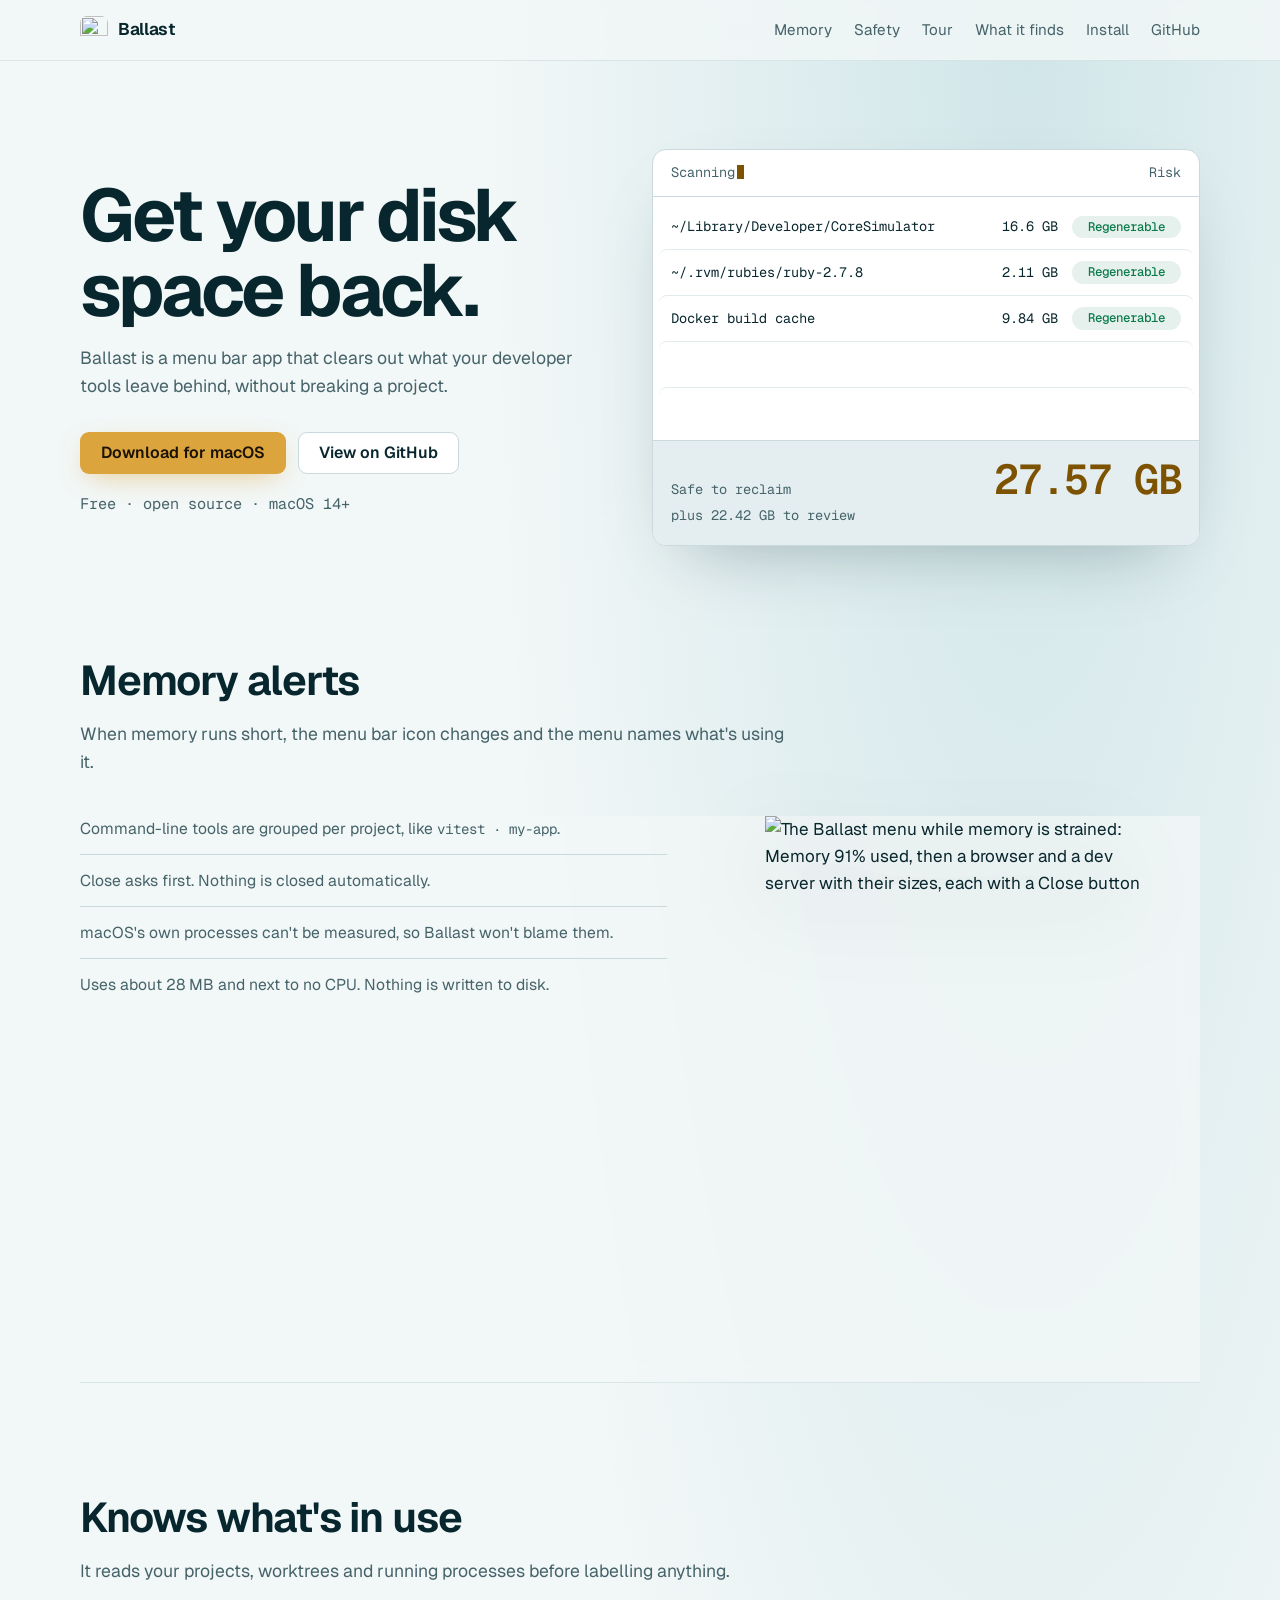
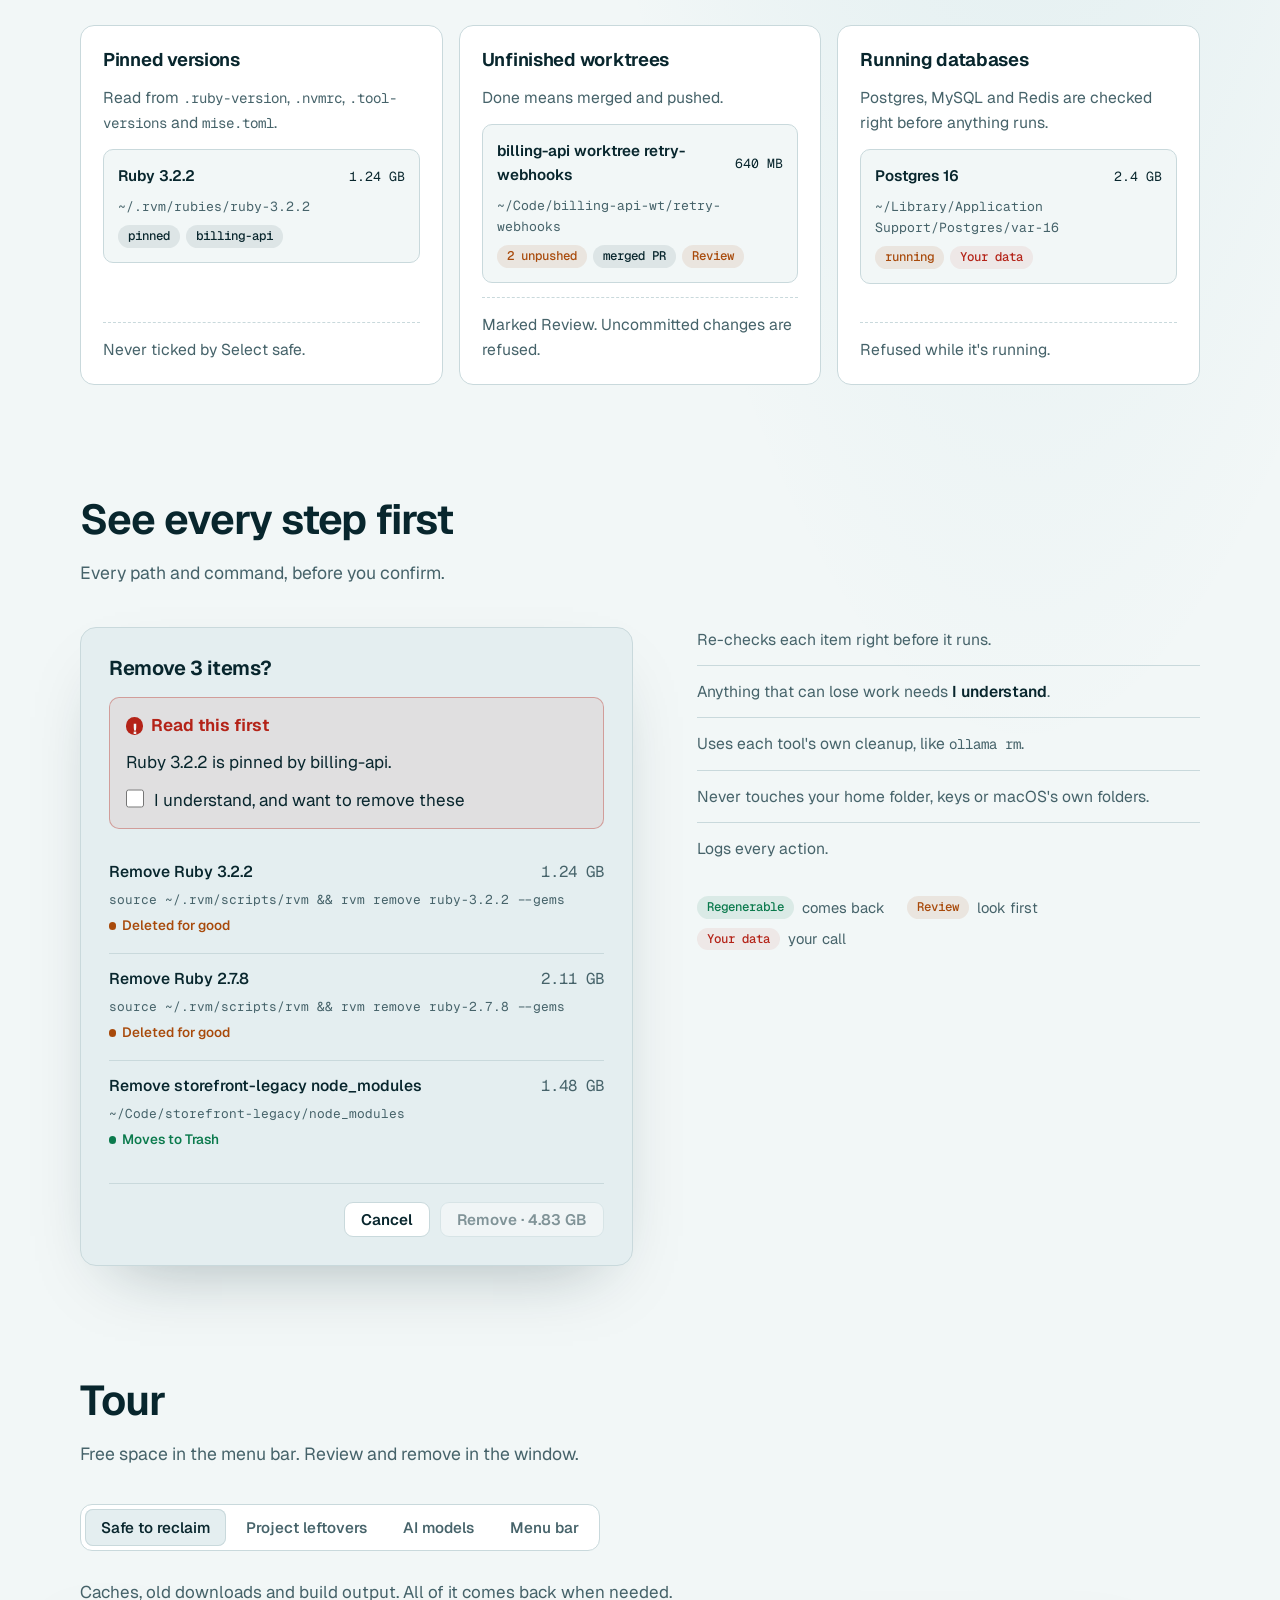
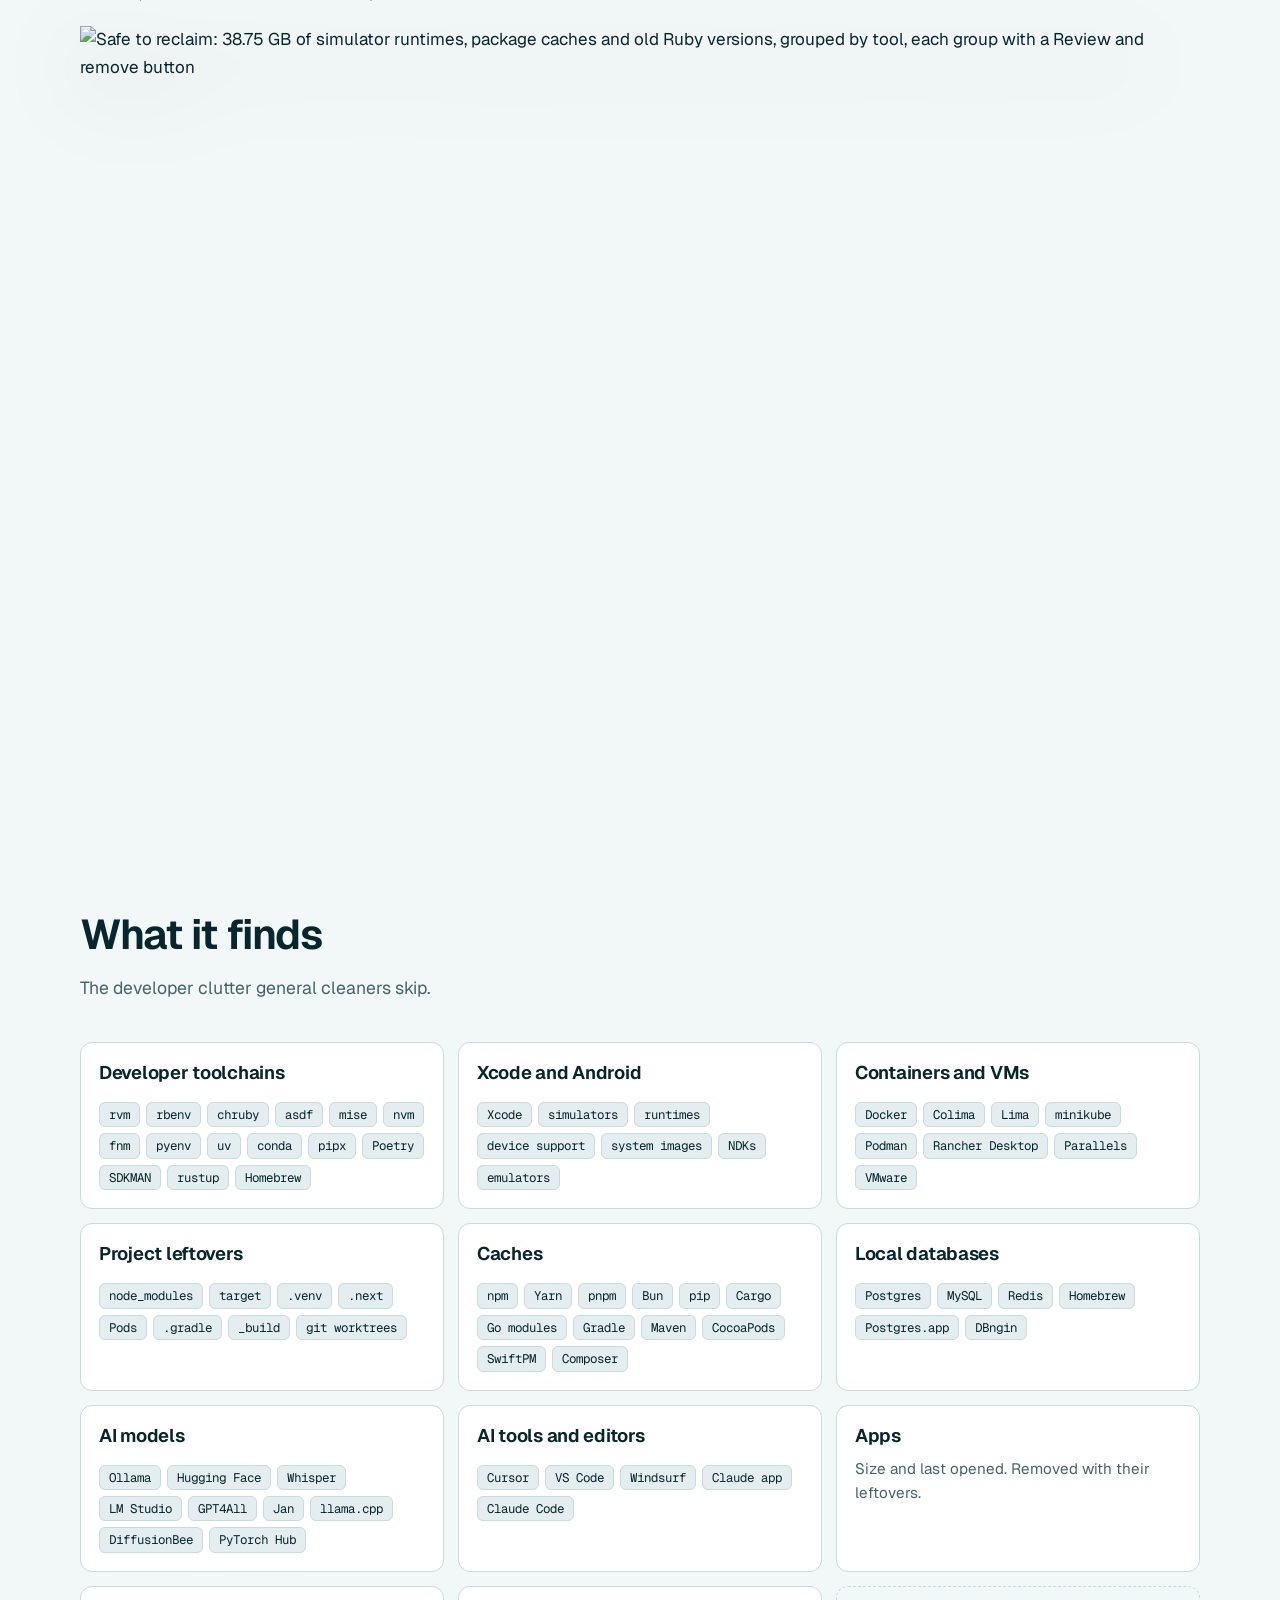
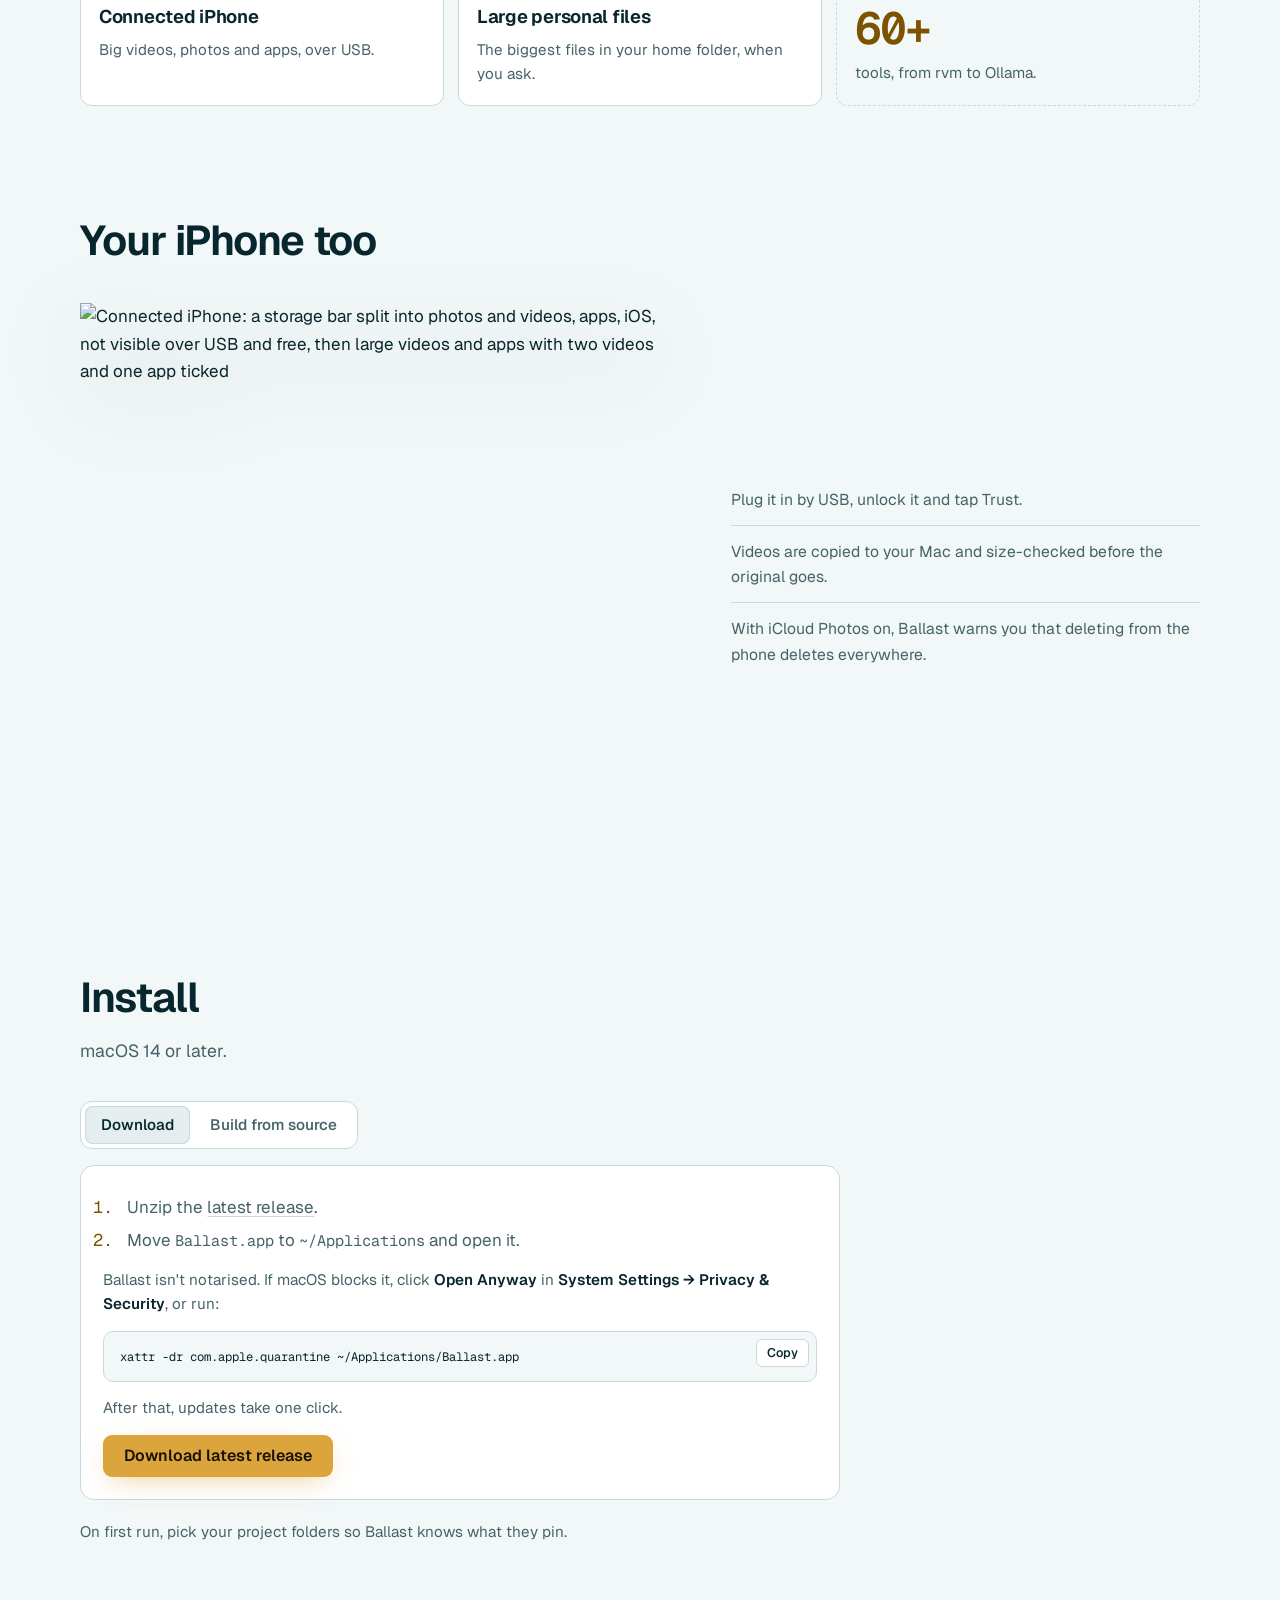
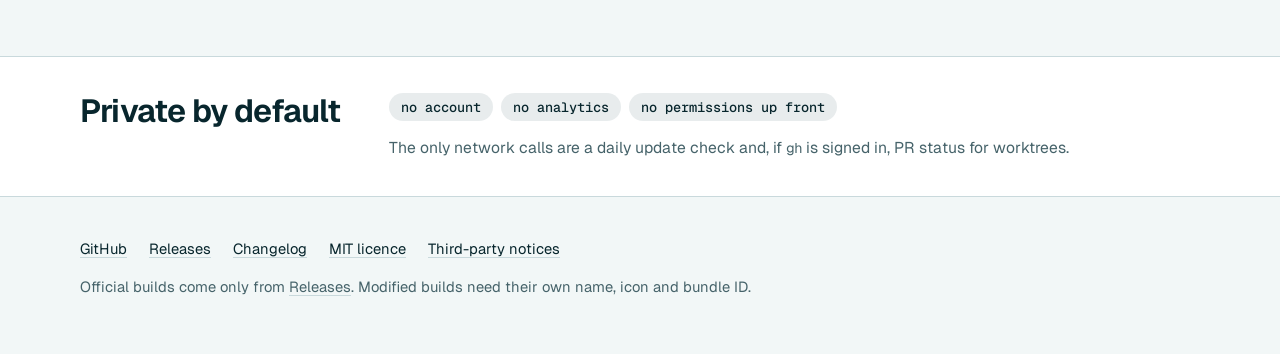
==== commit 18dec57c: "Site: top-align memory list; show tool chips on phones Co-Authored-By: Claude Opus 5.5 <noreply@anth" ====
--- a/site/index.html
+++ b/site/index.html
@@ -74,7 +74,7 @@
   <div class="wrap">
     <h2>Memory alerts</h2>
     <p class="lede">When memory runs short, the menu bar icon changes and the menu names what's using it.</p>
-    <div class="phone">
+    <div class="phone top">
       <ul>
         <li>Command-line tools are grouped per project, like <code>vitest · my-app</code>.</li>
         <li>Close asks first. Nothing is closed automatically.</li>
--- a/site/style.css
+++ b/site/style.css
@@ -210,7 +210,7 @@
 .cat summary { cursor: pointer; color: var(--muted); font-size: 0.85rem; list-style: none; padding: 4px 0; }
 .cat summary::after { content: " +"; color: var(--accent); font-family: var(--mono); }
 .cat details[open] summary::after { content: " \2212"; }
-@media (min-width: 720px) { .cat summary { display: none; } }
+.cat summary { display: none; }
 .chips { display: flex; flex-wrap: wrap; gap: 6px; margin: 8px 0 0; padding: 0; list-style: none; }
 .chips li { font: 400 0.78rem/1.4 var(--mono); padding: 3px 9px; border-radius: 6px; background: var(--bg-3); border: 1px solid var(--line); color: var(--text); }
 .cat.count { background: transparent; border-style: dashed; align-content: center; }
@@ -219,6 +219,7 @@
 /* ---------- iphone ---------- */
 .phone { display: grid; gap: clamp(28px, 5vw, 64px); align-items: center; margin-top: 40px; }
 @media (min-width: 900px) { .phone { grid-template-columns: minmax(0, 1.25fr) minmax(0, 1fr); } }
+.phone.top { align-items: start; }
 .phone ul { margin: 0; padding: 0; list-style: none; display: grid; gap: 0; }
 .phone li { padding: 13px 0; border-top: 1px solid var(--line); color: var(--muted); font-size: 0.98rem; }
 .phone li:first-child { border-top: 0; padding-top: 0; }
